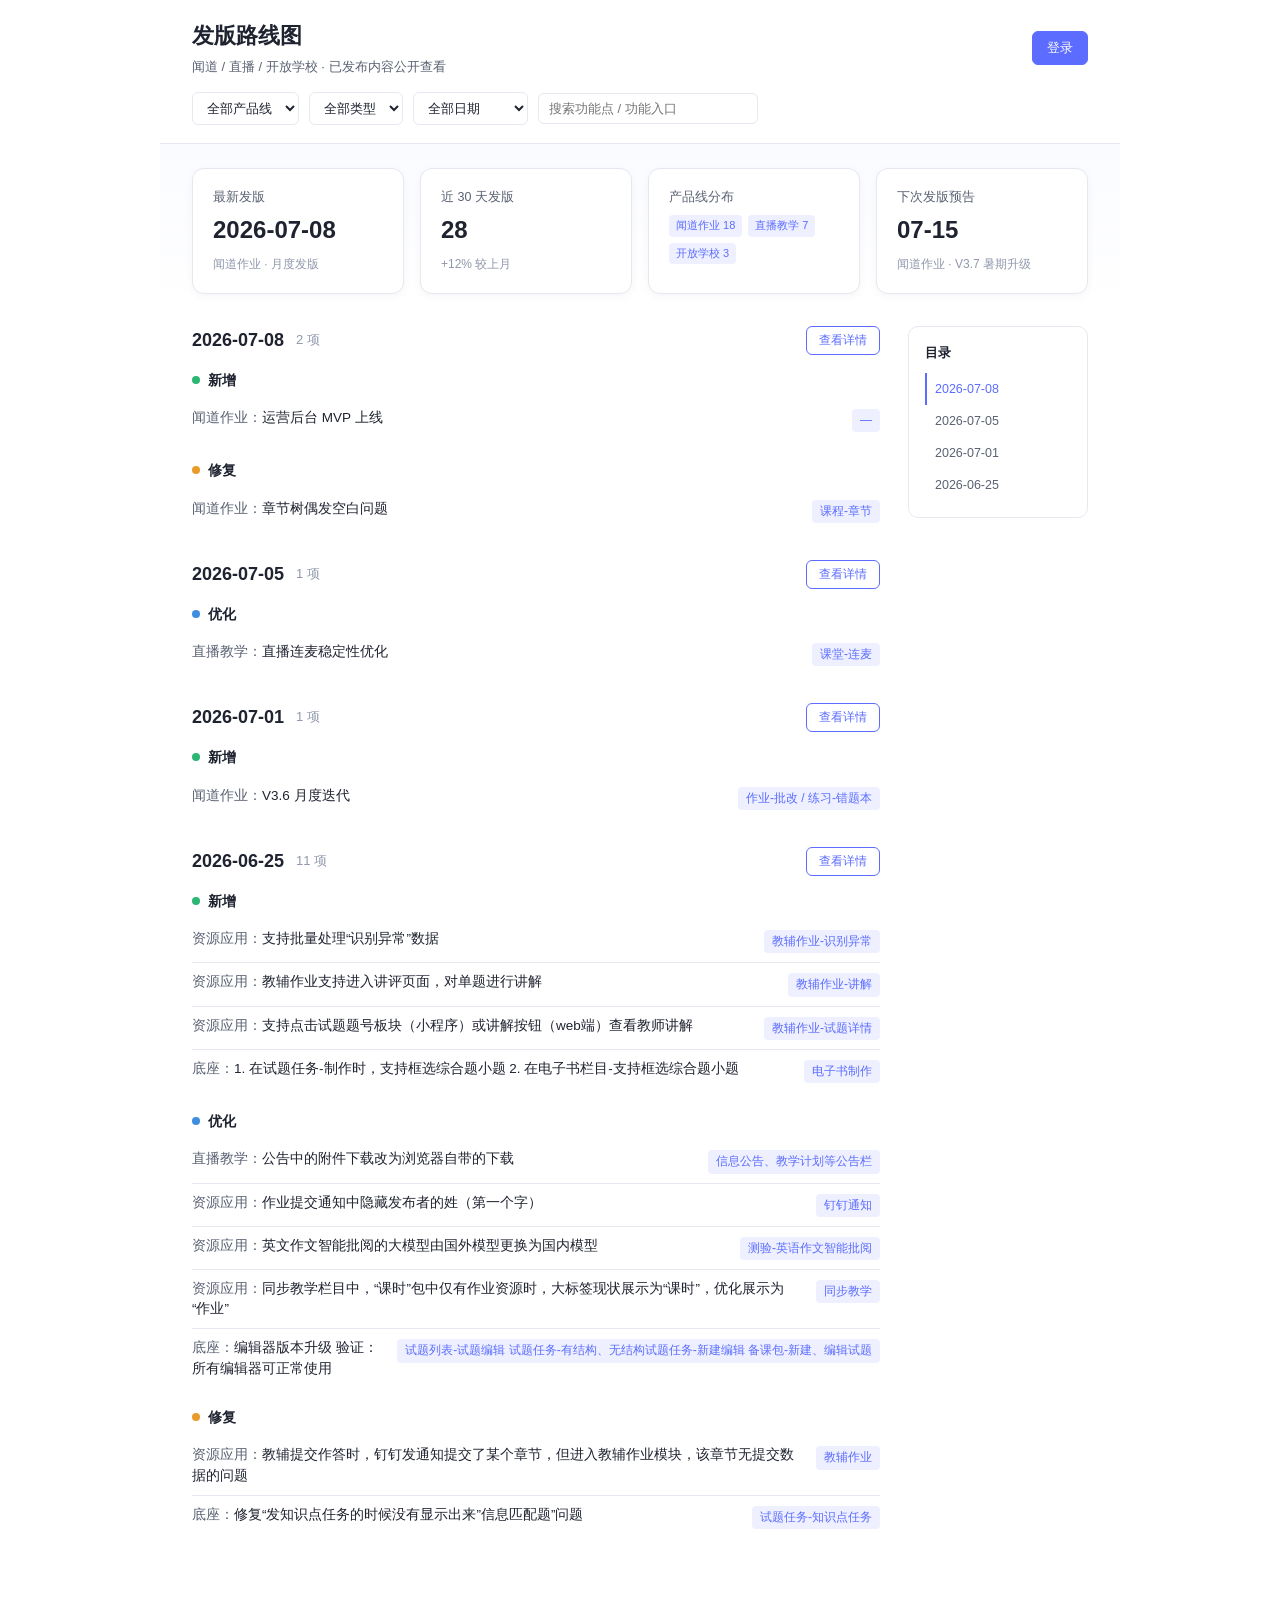
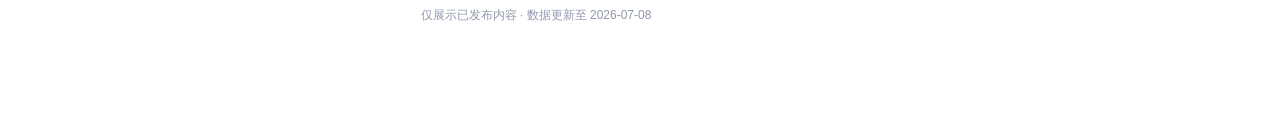
==== 原型网页/index.html @ 5e3d79d2 "feat: 整合发版列表页面 + Flask 后端 + 增量导入 + 动态下拉 - 目录结构：原型网页/（静态原型）+ 实现方式/（Flask 后端版） - 后端：Flask + SQLite，37 " ====
<!DOCTYPE html>
<html lang="zh-CN">
<head>
<meta charset="UTF-8" />
<meta name="viewport" content="width=device-width, initial-scale=1.0" />
<title>发版路线图 · 公开查看</title>
<style>
  :root {
    --primary: #5B6CFF;
    --primary-soft: #EEF0FF;
    --primary-hover: #4858E8;
    --bg: #FFFFFF;
    --surface: #FFFFFF;
    --text: #1F2330;
    --text-2: #5A6172;
    --text-3: #9098AC;
    --border: #E6E8EF;
    --success: #2BB673;
    --warn: #E89B2A;
    --danger: #E25555;
    --info: #3D8EE0;
  }
  * { box-sizing: border-box; }
  html, body { margin: 0; padding: 0; }
  body {
    font-family: -apple-system, BlinkMacSystemFont, "Segoe UI", "PingFang SC", "Microsoft YaHei", sans-serif;
    background: var(--bg);
    color: var(--text);
    font-size: 14px;
    line-height: 1.6;
  }

  /* Header */
  .header {
    border-bottom: 1px solid var(--border);
    padding: 18px 32px;
    background: var(--surface);
    position: sticky;
    top: 0;
    z-index: 100;
  }
  .header .top { display: flex; align-items: center; justify-content: space-between; gap: 16px; }
  .header .title { font-size: 22px; font-weight: 600; }
  .header .subtitle { color: var(--text-2); font-size: 13px; margin-top: 4px; }
  .header .filter { display: flex; gap: 10px; align-items: center; margin-top: 14px; flex-wrap: wrap; }
  .header .filter select, .header .filter input {
    padding: 7px 10px; border: 1px solid var(--border); border-radius: 6px; font-size: 13px;
    background: #fff; color: var(--text);
  }
  .header .filter input { width: 220px; }

  /* Header actions */
  .header-actions { display: flex; align-items: center; gap: 10px; flex-shrink: 0; }
  .btn {
    display: inline-flex; align-items: center; gap: 6px;
    padding: 7px 14px; border-radius: 6px; border: 1px solid var(--border);
    background: #fff; color: var(--text); font-size: 13px;
    cursor: pointer; transition: all 0.15s; text-decoration: none;
  }
  .btn:hover { border-color: var(--primary); color: var(--primary); }
  .btn-primary { background: var(--primary); border-color: var(--primary); color: #fff; }
  .btn-primary:hover { background: var(--primary-hover); border-color: var(--primary-hover); color: #fff; }
  .btn-outline { border-color: var(--primary); color: var(--primary); background: #fff; }
  .btn-outline:hover { background: var(--primary-soft); }
  .user-badge { display: flex; align-items: center; gap: 8px; font-size: 13px; color: var(--text-2); }
  .user-badge .avatar {
    width: 28px; height: 28px; border-radius: 50%; display: inline-flex; align-items: center; justify-content: center;
    color: #fff; font-size: 12px; font-weight: 600; background: linear-gradient(135deg, var(--primary), #8E9BFF);
  }

  /* Overview cards */
  .overview {
    display: grid;
    grid-template-columns: repeat(4, 1fr);
    gap: 16px;
    padding: 24px 32px;
    background: linear-gradient(180deg, #FAFBFF, #FFFFFF);
  }
  .ov-card {
    background: #fff; border: 1px solid var(--border); border-radius: 12px; padding: 18px 20px;
    box-shadow: 0 2px 8px rgba(30,34,53,0.04);
  }
  .ov-card .label { color: var(--text-2); font-size: 12.5px; }
  .ov-card .value { font-size: 24px; font-weight: 600; margin-top: 4px; }
  .ov-card .desc { color: var(--text-3); font-size: 12px; margin-top: 6px; }
  .ov-card .tags { display: flex; gap: 6px; flex-wrap: wrap; margin-top: 8px; }
  .ov-card .tags .tag { font-size: 11px; padding: 2px 7px; border-radius: 4px; background: var(--primary-soft); color: var(--primary); }

  /* Layout */
  .page-wrapper { max-width: 960px; margin: 0 auto; }
  .container { display: flex; padding: 8px 32px 60px; gap: 28px; }
  .content { flex: 1; min-width: 0; }
  .toc {
    width: 180px; flex-shrink: 0; position: sticky; top: 160px; align-self: flex-start;
    border: 1px solid var(--border); border-radius: 10px; padding: 16px; background: #fff;
  }
  .toc-title { font-size: 13px; font-weight: 600; margin-bottom: 10px; }
  .toc-item { font-size: 12.5px; color: var(--text-2); padding: 6px 0; cursor: pointer; border-left: 2px solid transparent; padding-left: 8px; }
  .toc-item:hover { color: var(--primary); border-left-color: var(--primary); }
  .toc-item.active { color: var(--primary); border-left-color: var(--primary); font-weight: 500; }

  /* Date group */
  .group { margin-bottom: 28px; }
  .group-head { display: flex; align-items: center; gap: 12px; margin-bottom: 14px; }
  .group-head .date { font-size: 18px; font-weight: 600; }
  .group-head .count { color: var(--text-3); font-size: 13px; margin-right: auto; }
  .group-head .detail-btn { font-size: 12px; padding: 5px 12px; border: 1px solid var(--primary); color: var(--primary); border-radius: 6px; background: #fff; cursor: pointer; }
  .group-head .detail-btn:hover { background: var(--primary-soft); }

  /* Type section */
  .type-section { margin-bottom: 18px; }
  .type-section:last-child { margin-bottom: 0; }
  .type-title { display: flex; align-items: center; gap: 8px; font-weight: 600; font-size: 14px; margin-bottom: 8px; }
  .type-dot { width: 8px; height: 8px; border-radius: 50%; }
  .type-dot.add { background: var(--success); }
  .type-dot.opt { background: var(--info); }
  .type-dot.fix { background: var(--warn); }

  /* Item row */
  .item-row {
    display: flex; align-items: flex-start; justify-content: space-between;
    padding: 9px 0; border-bottom: 1px solid var(--border); gap: 16px;
  }
  .item-row:last-child { border-bottom: none; }
  .item-text { font-size: 13.5px; color: var(--text); line-height: 1.5; }
  .item-text .pl { color: var(--text-2); }
  .item-entry {
    flex-shrink: 0; font-size: 12px; color: var(--primary);
    background: var(--primary-soft); padding: 2px 8px; border-radius: 4px;
    margin-top: 1px; white-space: nowrap;
  }

  /* Modal */
  .modal {
    display: none; position: fixed; inset: 0; z-index: 200;
    background: rgba(31, 35, 48, 0.5); align-items: center; justify-content: center;
    padding: 20px;
  }
  .modal.show { display: flex; }
  .modal-content {
    background: #fff; border-radius: 12px; max-width: 760px; width: 100%; max-height: 85vh;
    display: flex; flex-direction: column; box-shadow: 0 20px 50px rgba(31,35,48,0.2);
  }
  .modal-header { display: flex; align-items: center; justify-content: space-between; padding: 18px 20px; border-bottom: 1px solid var(--border); }
  .modal-header .title { font-size: 16px; font-weight: 600; }
  .modal-close { background: none; border: none; font-size: 20px; color: var(--text-3); cursor: pointer; }
  .modal-body { padding: 20px; overflow-y: auto; }
  .image-grid { display: grid; grid-template-columns: repeat(2, 1fr); gap: 14px; }
  .image-grid .img {
    aspect-ratio: 16/10; background: linear-gradient(135deg, #DDE3FF, #C8CFFF); border-radius: 8px;
  }
  .image-grid .img.wide { grid-column: 1 / -1; }

  /* Footer */
  .footer { text-align: center; color: var(--text-3); font-size: 12px; padding: 40px 32px; }

  /* Responsive */
  @media (max-width: 900px) {
    .header { padding: 16px 20px; }
    .header .top { flex-wrap: wrap; }
    .header .filter { width: 100%; }
    .header .filter input { flex: 1; width: auto; }
    .header-actions { width: 100%; justify-content: flex-end; margin-top: 8px; }
    .overview { grid-template-columns: repeat(2, 1fr); padding: 16px 20px; }
    .container { flex-direction: column; padding: 8px 20px 40px; }
    .toc { width: 100%; position: static; display: flex; gap: 10px; padding: 12px; overflow-x: auto; }
    .toc-title { display: none; }
    .toc-item { border-left: none; border-bottom: 2px solid transparent; padding: 4px 6px; white-space: nowrap; }
    .toc-item:hover, .toc-item.active { border-left-color: transparent; border-bottom-color: var(--primary); }
    .image-grid { grid-template-columns: 1fr; }
  }
  @media (max-width: 560px) {
    .overview { grid-template-columns: 1fr; }
    .header .filter { flex-direction: column; align-items: stretch; }
    .header .filter select, .header .filter input { width: 100%; }
    .item-row { flex-direction: column; gap: 6px; }
    .item-entry { align-self: flex-start; margin-top: 0; }
  }
</style>
</head>
<body>

<div class="page-wrapper">

<div class="header">
  <div class="top">
    <div>
      <div class="title">发版路线图</div>
      <div class="subtitle">闻道 / 直播 / 开放学校 · 已发布内容公开查看</div>
    </div>
    <div class="header-actions" id="header-actions">
      <button class="btn btn-primary" onclick="openLogin()">登录</button>
    </div>
  </div>
  <div class="filter">
    <select>
      <option>全部产品线</option>
      <option>闻道作业</option>
      <option>直播教学</option>
      <option>开放学校</option>
    </select>
    <select>
      <option>全部类型</option>
      <option>新增</option>
      <option>优化</option>
      <option>修复</option>
    </select>
    <select>
      <option>全部日期</option>
      <option>最近 7 天</option>
      <option>最近 30 天</option>
      <option>2026 年 7 月</option>
    </select>
    <input type="text" placeholder="搜索功能点 / 功能入口" />
  </div>
</div>

<div class="overview">
  <div class="ov-card">
    <div class="label">最新发版</div>
    <div class="value">2026-07-08</div>
    <div class="desc">闻道作业 · 月度发版</div>
  </div>
  <div class="ov-card">
    <div class="label">近 30 天发版</div>
    <div class="value">28</div>
    <div class="desc">+12% 较上月</div>
  </div>
  <div class="ov-card">
    <div class="label">产品线分布</div>
    <div class="tags">
      <span class="tag">闻道作业 18</span>
      <span class="tag">直播教学 7</span>
      <span class="tag">开放学校 3</span>
    </div>
  </div>
  <div class="ov-card">
    <div class="label">下次发版预告</div>
    <div class="value">07-15</div>
    <div class="desc">闻道作业 · V3.7 暑期升级</div>
  </div>
</div>

<div class="container">
  <div class="content">

    <div class="group" id="g-2026-07-08">
      <div class="group-head">
        <div class="date">2026-07-08</div>
        <div class="count">2 项</div>
        <button class="detail-btn" onclick="openDetail('2026-07-08')">查看详情</button>
      </div>
      <div class="type-section">
        <div class="type-title"><span class="type-dot add"></span>新增</div>
        <div class="item-row">
          <div class="item-text"><span class="pl">闻道作业：</span>运营后台 MVP 上线</div>
          <div class="item-entry">—</div>
        </div>
      </div>
      <div class="type-section">
        <div class="type-title"><span class="type-dot fix"></span>修复</div>
        <div class="item-row">
          <div class="item-text"><span class="pl">闻道作业：</span>章节树偶发空白问题</div>
          <div class="item-entry">课程-章节</div>
        </div>
      </div>
    </div>

    <div class="group" id="g-2026-07-05">
      <div class="group-head">
        <div class="date">2026-07-05</div>
        <div class="count">1 项</div>
        <button class="detail-btn" onclick="openDetail('2026-07-05')">查看详情</button>
      </div>
      <div class="type-section">
        <div class="type-title"><span class="type-dot opt"></span>优化</div>
        <div class="item-row">
          <div class="item-text"><span class="pl">直播教学：</span>直播连麦稳定性优化</div>
          <div class="item-entry">课堂-连麦</div>
        </div>
      </div>
    </div>

    <div class="group" id="g-2026-07-01">
      <div class="group-head">
        <div class="date">2026-07-01</div>
        <div class="count">1 项</div>
        <button class="detail-btn" onclick="openDetail('2026-07-01')">查看详情</button>
      </div>
      <div class="type-section">
        <div class="type-title"><span class="type-dot add"></span>新增</div>
        <div class="item-row">
          <div class="item-text"><span class="pl">闻道作业：</span>V3.6 月度迭代</div>
          <div class="item-entry">作业-批改 / 练习-错题本</div>
        </div>
      </div>
    </div>

    <div class="group" id="g-2026-06-25">
      <div class="group-head">
        <div class="date">2026-06-25</div>
        <div class="count">11 项</div>
        <button class="detail-btn" onclick="openDetail('2026-06-25')">查看详情</button>
      </div>
      <div class="type-section">
        <div class="type-title"><span class="type-dot add"></span>新增</div>
        <div class="item-row">
          <div class="item-text"><span class="pl">资源应用：</span>支持批量处理“识别异常”数据</div>
          <div class="item-entry">教辅作业-识别异常</div>
        </div>
        <div class="item-row">
          <div class="item-text"><span class="pl">资源应用：</span>教辅作业支持进入讲评页面，对单题进行讲解</div>
          <div class="item-entry">教辅作业-讲解</div>
        </div>
        <div class="item-row">
          <div class="item-text"><span class="pl">资源应用：</span>支持点击试题题号板块（小程序）或讲解按钮（web端）查看教师讲解</div>
          <div class="item-entry">教辅作业-试题详情</div>
        </div>
        <div class="item-row">
          <div class="item-text"><span class="pl">底座：</span>1. 在试题任务-制作时，支持框选综合题小题 2. 在电子书栏目-支持框选综合题小题</div>
          <div class="item-entry">电子书制作</div>
        </div>
      </div>
      <div class="type-section">
        <div class="type-title"><span class="type-dot opt"></span>优化</div>
        <div class="item-row">
          <div class="item-text"><span class="pl">直播教学：</span>公告中的附件下载改为浏览器自带的下载</div>
          <div class="item-entry">信息公告、教学计划等公告栏</div>
        </div>
        <div class="item-row">
          <div class="item-text"><span class="pl">资源应用：</span>作业提交通知中隐藏发布者的姓（第一个字）</div>
          <div class="item-entry">钉钉通知</div>
        </div>
        <div class="item-row">
          <div class="item-text"><span class="pl">资源应用：</span>英文作文智能批阅的大模型由国外模型更换为国内模型</div>
          <div class="item-entry">测验-英语作文智能批阅</div>
        </div>
        <div class="item-row">
          <div class="item-text"><span class="pl">资源应用：</span>同步教学栏目中，“课时”包中仅有作业资源时，大标签现状展示为“课时”，优化展示为“作业”</div>
          <div class="item-entry">同步教学</div>
        </div>
        <div class="item-row">
          <div class="item-text"><span class="pl">底座：</span>编辑器版本升级 验证：所有编辑器可正常使用</div>
          <div class="item-entry">试题列表-试题编辑 试题任务-有结构、无结构试题任务-新建编辑 备课包-新建、编辑试题</div>
        </div>
      </div>
      <div class="type-section">
        <div class="type-title"><span class="type-dot fix"></span>修复</div>
        <div class="item-row">
          <div class="item-text"><span class="pl">资源应用：</span>教辅提交作答时，钉钉发通知提交了某个章节，但进入教辅作业模块，该章节无提交数据的问题</div>
          <div class="item-entry">教辅作业</div>
        </div>
        <div class="item-row">
          <div class="item-text"><span class="pl">底座：</span>修复“发知识点任务的时候没有显示出来”信息匹配题”问题</div>
          <div class="item-entry">试题任务-知识点任务</div>
        </div>
      </div>
    </div>

    <div class="footer">仅展示已发布内容 · 数据更新至 2026-07-08</div>
  </div>

  <div class="toc">
    <div class="toc-title">目录</div>
    <div class="toc-item active" onclick="jumpTo('g-2026-07-08')">2026-07-08</div>
    <div class="toc-item" onclick="jumpTo('g-2026-07-05')">2026-07-05</div>
    <div class="toc-item" onclick="jumpTo('g-2026-07-01')">2026-07-01</div>
    <div class="toc-item" onclick="jumpTo('g-2026-06-25')">2026-06-25</div>
  </div>
</div>

</div>

<!-- Detail Modal -->
<div class="modal" id="detail-modal" onclick="closeModal(event)">
  <div class="modal-content" onclick="event.stopPropagation()">
    <div class="modal-header">
      <div class="title" id="detail-title">发版详情</div>
      <button class="modal-close" onclick="closeModal()">×</button>
    </div>
    <div class="modal-body">
      <div class="image-grid" id="detail-images">
        <div class="img"></div>
        <div class="img"></div>
        <div class="img wide"></div>
      </div>
      <p class="text-muted" style="color:var(--text-2);font-size:12.5px;margin-top:14px">以上为本次发版的功能截图与长图，可右键保存或滚动查看。</p>
    </div>
  </div>
</div>

<!-- Login Modal -->
<div class="modal" id="login-modal" onclick="closeLogin(event)">
  <div class="modal-content" style="max-width:360px" onclick="event.stopPropagation()">
    <div class="modal-header">
      <div class="title">模拟登录</div>
      <button class="modal-close" onclick="closeLogin()">×</button>
    </div>
    <div class="modal-body">
      <p style="color:var(--text-2);font-size:13px;margin:0 0 12px">选择角色以演示登录状态：</p>
      <div style="display:flex;flex-direction:column;gap:8px">
        <button class="btn btn-outline" onclick="login('guest')">普通用户登录</button>
        <button class="btn btn-outline" onclick="login('ops')">运营登录</button>
        <button class="btn btn-outline" onclick="login('admin')">管理员登录</button>
      </div>
    </div>
  </div>
</div>

<script>
  let currentUser = null;

  function jumpTo(id) {
    const el = document.getElementById(id);
    if (el) {
      el.scrollIntoView({ behavior: 'smooth', block: 'start' });
      document.querySelectorAll('.toc-item').forEach(i => i.classList.remove('active'));
      event.target.classList.add('active');
    }
  }

  function openDetail(date) {
    document.getElementById('detail-title').textContent = date + ' · 发版详情';
    document.getElementById('detail-modal').classList.add('show');
  }

  function closeModal(e) {
    if (!e || e.target.id === 'detail-modal') {
      document.getElementById('detail-modal').classList.remove('show');
    }
  }

  function openLogin() {
    document.getElementById('login-modal').classList.add('show');
  }

  function closeLogin(e) {
    if (!e || e.target.id === 'login-modal') {
      document.getElementById('login-modal').classList.remove('show');
    }
  }

  function login(role) {
    currentUser = { role: role };
    closeLogin();
    renderHeader();
  }

  function logout() {
    currentUser = null;
    renderHeader();
  }

  function renderHeader() {
    const box = document.getElementById('header-actions');
    if (!currentUser) {
      box.innerHTML = '<button class="btn btn-primary" onclick="openLogin()">登录</button>';
      return;
    }

    let html = '<div class="user-badge"><span class="avatar">' + (currentUser.role === 'admin' ? '管' : currentUser.role === 'ops' ? '运' : '游') + '</span><span>' + roleName(currentUser.role) + '</span></div>';

    if (currentUser.role === 'ops' || currentUser.role === 'admin') {
      html += '<a class="btn btn-primary" href="' + (currentUser.role === 'admin' ? 'admin.html' : 'ops.html') + '">进入后台</a>';
    }

    html += '<button class="btn" onclick="logout()">退出</button>';
    box.innerHTML = html;
  }

  function roleName(role) {
    return role === 'admin' ? '管理员' : role === 'ops' ? '运营' : '游客';
  }
</script>

</body>
</html>
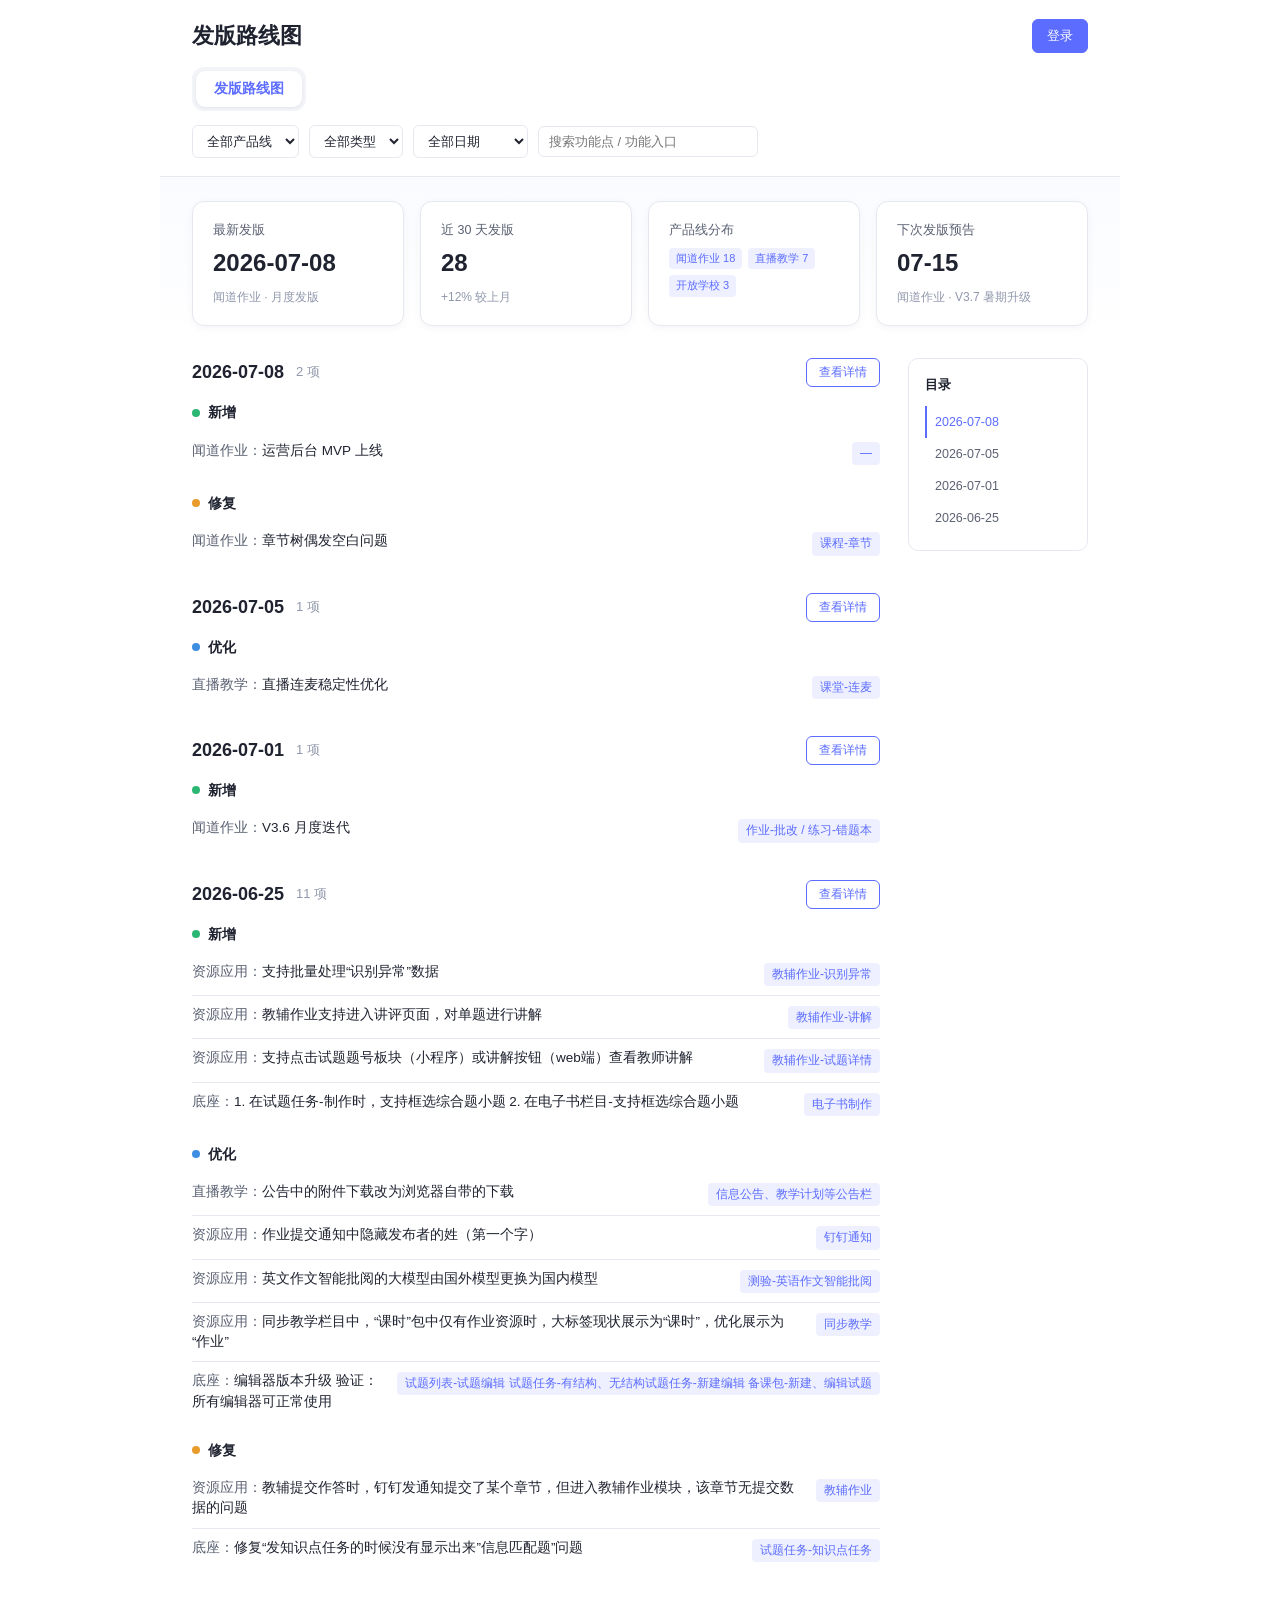
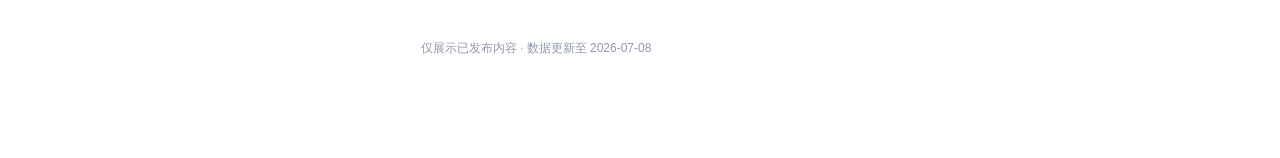
==== commit c118c74a: "feat(target-map): 上线「商用目标地图」公开视图 - 后端   - 新表 target_map（13 业务列 + created_at/updated_at + idx_scene） " ====
--- a/原型网页/index.html
+++ b/原型网页/index.html
@@ -41,7 +41,6 @@
   }
   .header .top { display: flex; align-items: center; justify-content: space-between; gap: 16px; }
   .header .title { font-size: 22px; font-weight: 600; }
-  .header .subtitle { color: var(--text-2); font-size: 13px; margin-top: 4px; }
   .header .filter { display: flex; gap: 10px; align-items: center; margin-top: 14px; flex-wrap: wrap; }
   .header .filter select, .header .filter input {
     padding: 7px 10px; border: 1px solid var(--border); border-radius: 6px; font-size: 13px;
@@ -153,6 +152,75 @@
 
   /* Footer */
   .footer { text-align: center; color: var(--text-3); font-size: 12px; padding: 40px 32px; }
+
+  /* Tabs + 商用目标地图 —— 柔和分段控件 */
+  .tabs {
+    display: inline-flex;
+    gap: 4px;
+    margin-top: 14px;
+    padding: 4px;
+    background: #F3F4F8;
+    border-radius: 12px;
+  }
+  .tab {
+    padding: 7px 18px;
+    border: none;
+    background: transparent;
+    color: var(--text-2);
+    font-size: 13.5px;
+    cursor: pointer;
+    border-radius: 9px;
+    transition: background 0.18s ease, color 0.18s ease, box-shadow 0.18s ease;
+  }
+  .tab:hover { color: var(--text); background: rgba(255, 255, 255, 0.7); }
+  .tab.active {
+    background: #fff;
+    color: var(--primary);
+    font-weight: 600;
+    box-shadow: 0 1px 3px rgba(31, 35, 48, 0.08);
+  }
+  .tab.locked { display: none; }
+
+  /* 目标地图 · 分组卡片列表 */
+  .tm-count { color: var(--text-3); font-size: 12px; margin-left: auto; }
+  .tm-list { margin-top: 16px; }
+  .tm-scene { margin-bottom: 26px; }
+  .tm-scene-head {
+    display: flex; align-items: baseline; gap: 10px; margin-bottom: 12px;
+    padding-bottom: 8px; border-bottom: 1px solid var(--border);
+  }
+  .tm-scene-head .name { font-size: 16px; font-weight: 600; color: var(--text); }
+  .tm-scene-head .name::before {
+    content: ''; display: inline-block; width: 4px; height: 15px; border-radius: 2px;
+    background: var(--primary); margin-right: 8px; vertical-align: -2px;
+  }
+  .tm-scene-head .cnt { color: var(--text-3); font-size: 12.5px; }
+  .tm-cards { display: grid; grid-template-columns: repeat(auto-fill, minmax(min(300px, 100%), 1fr)); gap: 12px; }
+  .tm-card {
+    background: #fff; border: 1px solid var(--border); border-radius: 10px; padding: 13px 14px;
+    transition: box-shadow 0.15s ease, border-color 0.15s ease;
+  }
+  .tm-card:hover { box-shadow: 0 3px 12px rgba(31,34,53,0.06); border-color: #D7DBEA; }
+  .tm-card-title { font-size: 13.5px; font-weight: 600; color: var(--text); line-height: 1.5; margin-bottom: 8px; }
+  .tm-card-meta { display: flex; flex-wrap: wrap; gap: 6px 14px; font-size: 12px; color: var(--text-2); }
+  .tm-card-meta b { color: var(--text-3); font-weight: 500; margin-right: 4px; }
+  .tm-card-plan { margin-top: 9px; padding-top: 9px; border-top: 1px dashed var(--border); font-size: 12px; color: var(--text-2); line-height: 1.55; }
+  .tm-card-plan b { color: var(--text-3); font-weight: 500; }
+
+  .badge { display: inline-block; padding: 2px 8px; border-radius: 10px; font-size: 11.5px; white-space: nowrap; }
+  .badge.meet-full { background: #E6F6EE; color: #1F9D5C; }
+  .badge.meet-basic { background: #E7F0FF; color: #3D8EE0; }
+  .badge.meet-none { background: #FDEAEA; color: #D64545; }
+  .badge.st-dev { background: #E7F0FF; color: #3D8EE0; }
+  .badge.st-sched { background: #FDF1E0; color: #C9862A; }
+  .badge.st-wait { background: #F1F2F6; color: #8A90A2; }
+  .badge.st-nores { background: #FDEAEA; color: #D64545; }
+  .lv-high { color: #D64545; font-weight: 600; }
+  .lv-mid { color: #C9862A; }
+  .lv-low { color: #1F9D5C; }
+  .lv-na { color: #8A90A2; }
+
+  .tm-empty { padding: 40px; text-align: center; color: var(--text-3); }
 
   /* Responsive */
   @media (max-width: 900px) {
@@ -186,13 +254,17 @@
   <div class="top">
     <div>
       <div class="title">发版路线图</div>
-      <div class="subtitle">闻道 / 直播 / 开放学校 · 已发布内容公开查看</div>
     </div>
     <div class="header-actions" id="header-actions">
       <button class="btn btn-primary" onclick="openLogin()">登录</button>
     </div>
   </div>
-  <div class="filter">
+  <div class="tabs">
+    <div class="tab active" id="tab-roadmap" onclick="switchTab('roadmap')">发版路线图</div>
+    <div class="tab locked" id="tab-targetmap" onclick="switchTab('targetmap')">目标地图</div>
+  </div>
+
+  <div class="filter" id="filter-roadmap">
     <select>
       <option>全部产品线</option>
       <option>闻道作业</option>
@@ -213,9 +285,20 @@
     </select>
     <input type="text" placeholder="搜索功能点 / 功能入口" />
   </div>
+
+  <div class="filter" id="filter-targetmap" style="display:none">
+    <select id="tmf-biz"><option value="">全部业务</option><option>直播业务</option><option>录播业务</option><option>独立项目</option></select>
+    <select id="tmf-level"><option value="">全部等级</option><option>高</option><option>中</option><option>低</option><option>非必须</option></select>
+    <select id="tmf-meet"><option value="">全部满足度</option><option>完全满足</option><option>基本满足</option><option>完全不满足</option></select>
+    <select id="tmf-state"><option value="">全部状态</option><option>待排期</option><option>已排期</option><option>开发中</option><option>暂不响应</option></select>
+    <input type="text" id="tmf-keyword" placeholder="关键字" />
+    <button class="btn btn-primary" onclick="applyTargetFilter()">确定</button>
+    <button class="btn" onclick="clearTargetFilter()">清空筛选</button>
+    <span class="tm-count" id="tm-count"></span>
+  </div>
 </div>
 
-<div class="overview">
+<div class="overview" id="overview-cards">
   <div class="ov-card">
     <div class="label">最新发版</div>
     <div class="value">2026-07-08</div>
@@ -243,6 +326,7 @@
 
 <div class="container">
   <div class="content">
+    <div id="view-roadmap">
 
     <div class="group" id="g-2026-07-08">
       <div class="group-head">
@@ -358,15 +442,22 @@
     </div>
 
     <div class="footer">仅展示已发布内容 · 数据更新至 2026-07-08</div>
-  </div>
-
-  <div class="toc">
+    </div><!-- /view-roadmap -->
+
+    <div id="view-targetmap" style="display:none">
+      <div id="tm-list"></div>
+      <p style="color:var(--text-3);font-size:12px;margin-top:14px">数据来源：闻道作业商用目标地图（全量进度管理）。本视图仅登录用户可见，不含单校交付明细。</p>
+    </div><!-- /view-targetmap -->
+  </div>
+
+  <div class="toc" id="toc-roadmap">
     <div class="toc-title">目录</div>
     <div class="toc-item active" onclick="jumpTo('g-2026-07-08')">2026-07-08</div>
     <div class="toc-item" onclick="jumpTo('g-2026-07-05')">2026-07-05</div>
     <div class="toc-item" onclick="jumpTo('g-2026-07-01')">2026-07-01</div>
     <div class="toc-item" onclick="jumpTo('g-2026-06-25')">2026-06-25</div>
   </div>
+  <div class="toc" id="toc-targetmap" style="display:none"></div>
 </div>
 
 </div>
@@ -444,11 +535,20 @@
     currentUser = { role: role };
     closeLogin();
     renderHeader();
+    showTargetTab(true);
+  }
+
+  function showTargetTab(show) {
+    document.getElementById('tab-targetmap').classList.toggle('locked', !show);
   }
 
   function logout() {
     currentUser = null;
     renderHeader();
+    showTargetTab(false);
+    if (document.getElementById('view-targetmap').style.display !== 'none') {
+      switchTab('roadmap');
+    }
   }
 
   function renderHeader() {
@@ -471,6 +571,102 @@
   function roleName(role) {
     return role === 'admin' ? '管理员' : role === 'ops' ? '运营' : '游客';
   }
+
+  // ---- 商用目标地图 ----
+  const TM_DATA = [{"所属场景": "校本资源建设与管理", "环节": "校本资源建设", "商用目标功能": "校本资源建设与管理闭环", "商用细分需求": "题单资源的便捷自主建设", "商用必备等级": "高", "适用业务": "直播业务,录播业务,独立项目", "闻道作业现状": "支持教师自主建设题单；但欠缺一定的便捷性", "是否满足商用目标": "基本满足", "后续计划": "持续优化便捷性和AI识别准确性", "计划完成时间": "2026-07-31", "状态": "开发中"}, {"所属场景": "校本资源建设与管理", "环节": "校本资源建设", "商用目标功能": "校本资源建设与管理闭环", "商用细分需求": "课件资源的便捷建设", "商用必备等级": "非必须", "适用业务": "录播业务,独立项目", "闻道作业现状": "无", "是否满足商用目标": "完全不满足", "后续计划": "", "计划完成时间": "", "状态": "暂不响应"}, {"所属场景": "校本资源建设与管理", "环节": "校本资源建设", "商用目标功能": "校本资源建设与管理闭环", "商用细分需求": "校本资源数据看板", "商用必备等级": "低", "适用业务": "直播业务,录播业务,独立项目", "闻道作业现状": "无", "是否满足商用目标": "完全不满足", "后续计划": "", "计划完成时间": "", "状态": "待排期"}, {"所属场景": "校本资源建设与管理", "环节": "校本资源建设", "商用目标功能": "校本资源建设与管理闭环", "商用细分需求": "校本教辅的建设与使用（代为建设）", "商用必备等级": "高", "适用业务": "录播业务,独立项目", "闻道作业现状": "无", "是否满足商用目标": "完全不满足", "后续计划": "支持为学校建设校本教辅，且可使用", "计划完成时间": "", "状态": "待排期"}, {"所属场景": "日常作业与练习", "环节": "组卷", "商用目标功能": "多来源兼容", "商用细分需求": "平台内题单资源使用", "商用必备等级": "高", "适用业务": "直播业务,录播业务,独立项目", "闻道作业现状": "支持用户直接使用平台内题单", "是否满足商用目标": "完全满足", "后续计划": "", "计划完成时间": "", "状态": ""}, {"所属场景": "日常作业与练习", "环节": "组卷", "商用目标功能": "多来源兼容", "商用细分需求": "丰富的题库，支持题库选题组卷", "商用必备等级": "高", "适用业务": "录播业务,独立项目", "闻道作业现状": "接入学科网，支持用户从我司题库或学科网选题进行组卷", "是否满足商用目标": "完全满足", "后续计划": "学科网刚接入，可能在后续还有一些适配相关优化，但需使用一段时间后才能发现问题", "计划完成时间": "", "状态": "待排期"}, {"所属场景": "日常作业与练习", "环节": "组卷", "商用目标功能": "多来源兼容", "商用细分需求": "自有试卷的快速使用", "商用必备等级": "高", "适用业务": "录播业务,独立项目", "闻道作业现状": "支持AI切题识别后组卷，但还无法满足“快速”的要求", "是否满足商用目标": "基本满足", "后续计划": "支持现成题单快速添加标记后使用，后续再完善试题内容", "计划完成时间": "", "状态": "待排期"}, {"所属场景": "日常作业与练习", "环节": "组卷", "商用目标功能": "多来源兼容", "商用细分需求": "基于学情的智能组卷", "商用必备等级": "低", "适用业务": "直播业务,录播业务,独立项目", "闻道作业现状": "无", "是否满足商用目标": "完全不满足", "后续计划": "支持教师基于学情进行智能组卷", "计划完成时间": "", "状态": "待排期"}, {"所属场景": "日常作业与练习", "环节": "生成答题卡", "商用目标功能": "支持常见纸张", "商用细分需求": "支持学校常用纸张", "商用必备等级": "高", "适用业务": "直播业务,录播业务,独立项目", "闻道作业现状": "支持A3、A4、B4、8K常用纸张大小", "是否满足商用目标": "完全满足", "后续计划": "", "计划完成时间": "", "状态": ""}, {"所属场景": "日常作业与练习", "环节": "生成答题卡", "商用目标功能": "支持常见纸张", "商用细分需求": "支持先制卡后制题", "商用必备等级": "低", "适用业务": "直播业务,录播业务,独立项目", "闻道作业现状": "无", "是否满足商用目标": "完全不满足", "后续计划": "考试场景拓展后兼容", "计划完成时间": "", "状态": "待排期"}, {"所属场景": "日常作业与练习", "环节": "扫描", "商用目标功能": "多设备兼容", "商用细分需求": "支持主流品牌扫描仪的直连", "商用必备等级": "中", "适用业务": "直播业务,录播业务,独立项目", "闻道作业现状": "理论上基本支持，但部分机器可能存在兼容问题，需具体型号具体观察和解决", "是否满足商用目标": "基本满足", "后续计划": "新增新设备使用时，提前调试，及时发现问题解决问题", "计划完成时间": "", "状态": ""}, {"所属场景": "日常作业与练习", "环节": "扫描", "商用目标功能": "一键式便捷扫描", "商用细分需求": "扫描开始后自动进行，无额外人工动作", "商用必备等级": "中", "适用业务": "直播业务,录播业务,独立项目", "闻道作业现状": "支持一键快速扫描", "是否满足商用目标": "完全满足", "后续计划": "", "计划完成时间": "", "状态": ""}, {"所属场景": "日常作业与练习", "环节": "异常处理", "商用目标功能": "异常数据尽量少", "商用细分需求": "有规律的异常可以系统自动处理", "商用必备等级": "非必须", "适用业务": "直播业务,录播业务,独立项目", "闻道作业现状": "部分能总结出规律的异常已加入系统规则，自动处理；但仍需持续观察异常数据，", "是否满足商用目标": "完全满足", "后续计划": "", "计划完成时间": "", "状态": ""}, {"所属场景": "日常作业与练习", "环节": "异常处理", "商用目标功能": "支持手动处理各类异常", "商用细分需求": "教师能手动处理各类异常", "商用必备等级": "高", "适用业务": "直播业务,录播业务,独立项目", "闻道作业现状": "支持教师、运营处理每次扫描数据的异常内容", "是否满足商用目标": "完全满足", "后续计划": "", "计划完成时间": "", "状态": ""}, {"所属场景": "日常作业与练习", "环节": "异常处理", "商用目标功能": "支持手动处理各类异常", "商用细分需求": "操作便捷", "商用必备等级": "中", "适用业务": "直播业务,录播业务,独立项目", "闻道作业现状": "交互复杂，存在一定的优化空间", "是否满足商用目标": "基本满足", "后续计划": "", "计划完成时间": "", "状态": "待排期"}, {"所属场景": "日常作业与练习", "环节": "异常处理", "商用目标功能": "支持手动处理各类异常", "商用细分需求": "上传异常优化", "商用必备等级": "中", "适用业务": "直播业务,录播业务,独立项目", "闻道作业现状": "", "是否满足商用目标": "完全不满足", "后续计划": "指定给一个已经存在作答的用户时，支持选择是合并还是覆盖", "计划完成时间": "", "状态": ""}, {"所属场景": "日常作业与练习", "环节": "识别与批改", "商用目标功能": "识别准确率高", "商用细分需求": "AI自动识别客观题和分数准确率>99.5%", "商用必备等级": "高", "适用业务": "直播业务,录播业务,独立项目", "闻道作业现状": "准确率稳定在99.5%~99.8%，处于行业中上水平", "是否满足商用目标": "完全满足", "后续计划": "", "计划完成时间": "", "状态": ""}, {"所属场景": "日常作业与练习", "环节": "识别与批改", "商用目标功能": "识别结果校验", "商用细分需求": "支持快速检验采集结果的准确性", "商用必备等级": "中", "适用业务": "直播业务,录播业务,独立项目", "闻道作业现状": "支持集中呈现可能识别有误的数据，支持教师手动修正", "是否满足商用目标": "完全满足", "后续计划": "", "计划完成时间": "", "状态": ""}, {"所属场景": "日常作业与练习", "环节": "识别与批改", "商用目标功能": "AI自动批阅", "商用细分需求": "作文类", "商用必备等级": "低", "适用业务": "直播业务,录播业务,独立项目", "闻道作业现状": "支持英语作文批阅，但是语文作文还欠缺", "是否满足商用目标": "基本满足", "后续计划": "支持语文作文", "计划完成时间": "", "状态": "待排期"}, {"所属场景": "日常作业与练习", "环节": "识别与批改", "商用目标功能": "AI自动批阅", "商用细分需求": "填空题", "商用必备等级": "中", "适用业务": "直播业务,录播业务,独立项目", "闻道作业现状": "无", "是否满足商用目标": "完全不满足", "后续计划": "优先实现英语填空题的自动批阅", "计划完成时间": "2026-08-31", "状态": "已排期"}, {"所属场景": "日常作业与练习", "环节": "识别与批改", "商用目标功能": "AI自动批阅", "商用细分需求": "主观题", "商用必备等级": "中", "适用业务": "直播业务,录播业务,独立项目", "闻道作业现状": "无", "是否满足商用目标": "完全不满足", "后续计划": "", "计划完成时间": "", "状态": ""}, {"所属场景": "日常作业与练习", "环节": "识别与批改", "商用目标功能": "AI自动批阅", "商用细分需求": "留痕批阅", "商用必备等级": "中", "适用业务": "直播业务,录播业务,独立项目", "闻道作业现状": "无", "是否满足商用目标": "完全不满足", "后续计划": "", "计划完成时间": "", "状态": ""}, {"所属场景": "日常作业与练习", "环节": "识别与批改", "商用目标功能": "在线批阅", "商用细分需求": "支持教师在线批阅", "商用必备等级": "低", "适用业务": "直播业务,录播业务,独立项目", "闻道作业现状": "支持教师在线批阅题单", "是否满足商用目标": "完全满足", "后续计划": "", "计划完成时间": "", "状态": ""}, {"所属场景": "日常作业与练习", "环节": "数据查看与应用", "商用目标功能": "教师查看数据", "商用细分需求": "教师查看单次测验数据", "商用必备等级": "高", "适用业务": "直播业务,录播业务,独立项目", "闻道作业现状": "支持教师查看单次测验数据", "是否满足商用目标": "完全满足", "后续计划": "", "计划完成时间": "", "状态": ""}, {"所属场景": "日常作业与练习", "环节": "数据查看与应用", "商用目标功能": "教师查看数据", "商用细分需求": "教师查看阶段数据", "商用必备等级": "高", "适用业务": "直播业务,录播业务,独立项目", "闻道作业现状": "支持教师查看阶段数据，但是老版本；与当前业务的融合性不够", "是否满足商用目标": "基本满足", "后续计划": "升级阶段学情", "计划完成时间": "", "状态": "待排期"}, {"所属场景": "日常作业与练习", "环节": "数据查看与应用", "商用目标功能": "教师查看数据", "商用细分需求": "不同角色校管查看数据", "商用必备等级": "高", "适用业务": "直播业务,录播业务,独立项目", "闻道作业现状": "支持不同角色查看年级数据", "是否满足商用目标": "完全满足", "后续计划": "由于三方系统原因，导致权限会有部分放大，但总体不影响使用；后续优化权限", "计划完成时间": "", "状态": "待排期"}, {"所属场景": "日常作业与练习", "环节": "数据查看与应用", "商用目标功能": "教师查看数据", "商用细分需求": "教师支持查看全班原卷；可快速切换", "商用必备等级": "中", "适用业务": "直播业务,录播业务,独立项目", "闻道作业现状": "支持查看单个学生原卷", "是否满足商用目标": "基本满足", "后续计划": "增设 “原卷区” ，无需逐个点击学生姓名，一键批量展示全班清晰扫描卷面，完整呈现每位学生整份答题情况，方便教师整体掌握学生答题细节。（建议：教师可选择“全卷展示”和“主观题展示”两种模式）", "计划完成时间": "", "状态": "待排期"}, {"所属场景": "日常作业与练习", "环节": "数据查看与应用", "商用目标功能": "教师讲评", "商用细分需求": "支持教师基于题单进行讲评", "商用必备等级": "中", "适用业务": "直播业务,录播业务,独立项目", "闻道作业现状": "支持讲评、导出讲评材料", "是否满足商用目标": "基本满足", "后续计划": "讲评页面书写流畅度有待优化", "计划完成时间": "", "状态": "待排期"}, {"所属场景": "日常作业与练习", "环节": "数据查看与应用", "商用目标功能": "学生查看数据", "商用细分需求": "学生查看单次作业数据", "商用必备等级": "高", "适用业务": "直播业务,录播业务,独立项目", "闻道作业现状": "支持学生查看单次测验数据", "是否满足商用目标": "完全满足", "后续计划": "", "计划完成时间": "", "状态": ""}, {"所属场景": "日常作业与练习", "环节": "数据查看与应用", "商用目标功能": "学生查看数据", "商用细分需求": "学生查看阶段学情", "商用必备等级": "高", "适用业务": "直播业务,录播业务,独立项目", "闻道作业现状": "支持学生查看阶段学情", "是否满足商用目标": "完全满足", "后续计划": "", "计划完成时间": "", "状态": ""}, {"所属场景": "日常作业与练习", "环节": "数据查看与应用", "商用目标功能": "学生查看数据", "商用细分需求": "支持安卓端查看各类学情数据", "商用必备等级": "低", "适用业务": "", "闻道作业现状": "无", "是否满足商用目标": "完全不满足", "后续计划": "支持安卓端查看各类学情数据", "计划完成时间": "", "状态": ""}, {"所属场景": "日常作业与练习", "环节": "数据查看与应用", "商用目标功能": "学生基于学情的自习", "商用细分需求": "学生自习室：基于学情查看知识讲解、进行巩固练习", "商用必备等级": "低", "适用业务": "直播业务,录播业务,独立项目", "闻道作业现状": "无", "是否满足商用目标": "完全不满足", "后续计划": "支持学生基于学情进行知识、错题巩固", "计划完成时间": "2026-08-31", "状态": "已排期"}, {"所属场景": "日常作业与练习", "环节": "错题的管理与运用", "商用目标功能": "教师查看并应用错题", "商用细分需求": "教师查看班级错题", "商用必备等级": "高", "适用业务": "直播业务,录播业务,独立项目", "闻道作业现状": "支持教师查看班级错题", "是否满足商用目标": "完全满足", "后续计划": "", "计划完成时间": "", "状态": ""}, {"所属场景": "日常作业与练习", "环节": "错题的管理与运用", "商用目标功能": "教师查看并应用错题", "商用细分需求": "基于班级错题的应用", "商用必备等级": "中", "适用业务": "直播业务,录播业务,独立项目", "闻道作业现状": "支持教师基于错题进行组卷练习", "是否满足商用目标": "完全满足", "后续计划": "", "计划完成时间": "", "状态": ""}, {"所属场景": "日常作业与练习", "环节": "错题的管理与运用", "商用目标功能": "教师查看并应用错题", "商用细分需求": "教师查看年级错题", "商用必备等级": "低", "适用业务": "录播业务,独立项目", "闻道作业现状": "无", "是否满足商用目标": "完全不满足", "后续计划": "支持教师查看并应用年级错题", "计划完成时间": "", "状态": "待排期"}, {"所属场景": "日常作业与练习", "环节": "错题的管理与运用", "商用目标功能": "教师查看并应用错题", "商用细分需求": "错题再练快速生成操作", "商用必备等级": "中", "适用业务": "直播业务,独立项目", "闻道作业现状": "支持手动选择时间生成错题再练", "是否满足商用目标": "基本满足", "后续计划": "高频错题一键生成周周清小卷（可拓展：基于假期等不同场景，生成练习卷）", "计划完成时间": "", "状态": ""}, {"所属场景": "日常作业与练习", "环节": "错题的管理与运用", "商用目标功能": "教师查看并应用错题", "商用细分需求": "基于错题自动生成学生个性化作业且可回采数据", "商用必备等级": "中", "适用业务": "录播业务,独立项目", "闻道作业现状": "可以生成统一作业，个性化作业暂不支持", "是否满足商用目标": "基本满足", "后续计划": "", "计划完成时间": "", "状态": ""}, {"所属场景": "日常作业与练习", "环节": "错题的管理与运用", "商用目标功能": "学生查看并管理错题", "商用细分需求": "学生查看并管理个人错题", "商用必备等级": "高", "适用业务": "直播业务,录播业务,独立项目", "闻道作业现状": "支持学生查看并管理个人错题", "是否满足商用目标": "完全满足", "后续计划": "", "计划完成时间": "", "状态": ""}, {"所属场景": "教辅作业数据采集", "环节": "扫描", "商用目标功能": "支持扫描教辅活页", "商用细分需求": "固定教辅全学科支持", "商用必备等级": "高", "适用业务": "直播业务,录播业务", "闻道作业现状": "暂不支持英语学科，其他学科支持", "是否满足商用目标": "基本满足", "后续计划": "拓展英语学科的教辅扫描和识别", "计划完成时间": "", "状态": "待排期"}, {"所属场景": "教辅作业数据采集", "环节": "异常处理", "商用目标功能": "支持手动处理各类异常", "商用细分需求": "教师能手动处理各类异常", "商用必备等级": "高", "适用业务": "直播业务,录播业务", "闻道作业现状": "支持教师、运营处理每次扫描数据的异常内容", "是否满足商用目标": "完全满足", "后续计划": "", "计划完成时间": "", "状态": ""}, {"所属场景": "教辅作业数据采集", "环节": "识别与批改", "商用目标功能": "识别结果校验", "商用细分需求": "支持快速检验采集结果的准确性", "商用必备等级": "中", "适用业务": "直播业务,录播业务", "闻道作业现状": "无", "是否满足商用目标": "完全不满足", "后续计划": "支持集中呈现可能识别有误的数据，支持教师手动修正", "计划完成时间": "2026-06-30", "状态": "开发中"}, {"所属场景": "教辅作业数据采集", "环节": "识别与批改", "商用目标功能": "识别准确率高", "商用细分需求": "识别准确率高", "商用必备等级": "中", "适用业务": "直播业务,录播业务", "闻道作业现状": "由于教辅批阅随意，很多规律不好总结给AI，导致部分内容识别可能存在偏差", "是否满足商用目标": "基本满足", "后续计划": "1. 持续优化识别\n2. 规范教师批阅行为", "计划完成时间": "", "状态": ""}, {"所属场景": "教辅作业数据采集", "环节": "识别与批改", "商用目标功能": "AI自动批阅", "商用细分需求": "填空题", "商用必备等级": "中", "适用业务": "直播业务,录播业务", "闻道作业现状": "无", "是否满足商用目标": "完全不满足", "后续计划": "优先实现英语填空题的自动批阅", "计划完成时间": "2026-08-31", "状态": "已排期"}, {"所属场景": "教辅作业数据采集", "环节": "识别与批改", "商用目标功能": "AI自动批阅", "商用细分需求": "主观题", "商用必备等级": "低", "适用业务": "直播业务,录播业务", "闻道作业现状": "无", "是否满足商用目标": "完全不满足", "后续计划": "", "计划完成时间": "", "状态": ""}, {"所属场景": "教辅作业数据采集", "环节": "识别与批改", "商用目标功能": "AI自动批阅", "商用细分需求": "留痕批阅", "商用必备等级": "非必须", "适用业务": "直播业务,录播业务", "闻道作业现状": "无", "是否满足商用目标": "完全不满足", "后续计划": "", "计划完成时间": "", "状态": ""}, {"所属场景": "教辅作业数据采集", "环节": "数据查看与应用", "商用目标功能": "教师查看教辅数据", "商用细分需求": "按书查看节点数据", "商用必备等级": "高", "适用业务": "直播业务,录播业务", "闻道作业现状": "支持按节点查看数据", "是否满足商用目标": "完全满足", "后续计划": "", "计划完成时间": "", "状态": ""}, {"所属场景": "教辅作业数据采集", "环节": "数据查看与应用", "商用目标功能": "教师查看教辅数据", "商用细分需求": "教辅数据纳入阶段学情", "商用必备等级": "高", "适用业务": "直播业务,录播业务", "闻道作业现状": "无", "是否满足商用目标": "完全不满足", "后续计划": "支持查看教辅阶段数据", "计划完成时间": "2026-08-31", "状态": "已排期"}, {"所属场景": "教辅作业数据采集", "环节": "数据查看与应用", "商用目标功能": "基于教辅数据讲评", "商用细分需求": "支持教师对教辅数据进行讲评", "商用必备等级": "中", "适用业务": "直播业务,录播业务", "闻道作业现状": "无", "是否满足商用目标": "完全不满足", "后续计划": "支持教师基于教辅数据进行讲评", "计划完成时间": "2026-07-31", "状态": "开发中"}, {"所属场景": "教辅作业数据采集", "环节": "数据查看与应用", "商用目标功能": "学生查看教辅数据", "商用细分需求": "按书查看节点数据", "商用必备等级": "高", "适用业务": "直播业务,录播业务", "闻道作业现状": "支持按节点查看数据", "是否满足商用目标": "完全满足", "后续计划": "", "计划完成时间": "", "状态": ""}, {"所属场景": "教辅作业数据采集", "环节": "数据查看与应用", "商用目标功能": "学生查看教辅数据", "商用细分需求": "教辅数据纳入阶段学情", "商用必备等级": "高", "适用业务": "直播业务,录播业务", "闻道作业现状": "无", "是否满足商用目标": "完全不满足", "后续计划": "学生阶段学情增加教辅数据", "计划完成时间": "", "状态": "待排期"}, {"所属场景": "教辅作业数据采集", "环节": "错题的管理与运用", "商用目标功能": "错题数据进入班级错题", "商用细分需求": "教师班级错题中包含教辅数据", "商用必备等级": "高", "适用业务": "直播业务,录播业务", "闻道作业现状": "教师班级错题中包含教辅数据", "是否满足商用目标": "完全满足", "后续计划": "", "计划完成时间": "", "状态": ""}, {"所属场景": "教辅作业数据采集", "环节": "错题的管理与运用", "商用目标功能": "错题数据进入班级错题", "商用细分需求": "学生个人错题中包含教辅数据", "商用必备等级": "高", "适用业务": "直播业务,录播业务", "闻道作业现状": "学生个人错题中包含教辅数据", "是否满足商用目标": "完全满足", "后续计划": "", "计划完成时间": "", "状态": ""}, {"所属场景": "多学科统考", "环节": "考试管理", "商用目标功能": "创建并管理考试", "商用细分需求": "新增、管理多学科的考试", "商用必备等级": "高", "适用业务": "独立项目", "闻道作业现状": "无", "是否满足商用目标": "完全不满足", "后续计划": "", "计划完成时间": "", "状态": "待排期"}, {"所属场景": "多学科统考", "环节": "考试管理", "商用目标功能": "创建并管理考试", "商用细分需求": "校内同考", "商用必备等级": "高", "适用业务": "独立项目", "闻道作业现状": "无", "是否满足商用目标": "完全不满足", "后续计划": "", "计划完成时间": "", "状态": "待排期"}, {"所属场景": "多学科统考", "环节": "考试管理", "商用目标功能": "创建并管理考试", "商用细分需求": "跨校同考", "商用必备等级": "低", "适用业务": "独立项目", "闻道作业现状": "无", "是否满足商用目标": "完全不满足", "后续计划": "", "计划完成时间": "", "状态": "待排期"}, {"所属场景": "多学科统考", "环节": "考试管理", "商用目标功能": "创建并管理考试", "商用细分需求": "考试进度监控", "商用必备等级": "高", "适用业务": "独立项目", "闻道作业现状": "", "是否满足商用目标": "完全不满足", "后续计划": "", "计划完成时间": "", "状态": "待排期"}, {"所属场景": "多学科统考", "环节": "组卷", "商用目标功能": "细目表组卷", "商用细分需求": "支持细目表组卷", "商用必备等级": "高", "适用业务": "独立项目", "闻道作业现状": "无", "是否满足商用目标": "完全不满足", "后续计划": "", "计划完成时间": "", "状态": "待排期"}, {"所属场景": "多学科统考", "环节": "组卷", "商用目标功能": "先制卡后组卷", "商用细分需求": "支持先制卡后根据试题完善卷信息", "商用必备等级": "中", "适用业务": "独立项目", "闻道作业现状": "无", "是否满足商用目标": "完全不满足", "后续计划": "", "计划完成时间": "", "状态": "待排期"}, {"所属场景": "多学科统考", "环节": "扫描", "商用目标功能": "内容归属明确", "商用细分需求": "考试数据需明确，避免与日常作业数据混合", "商用必备等级": "中", "适用业务": "独立项目", "闻道作业现状": "无", "是否满足商用目标": "完全不满足", "后续计划": "", "计划完成时间": "", "状态": "待排期"}, {"所属场景": "多学科统考", "环节": "异常处理", "商用目标功能": "便捷进行异常处理", "商用细分需求": "支持按上传记录进行异常处理", "商用必备等级": "高", "适用业务": "独立项目", "闻道作业现状": "无", "是否满足商用目标": "完全不满足", "后续计划": "", "计划完成时间": "", "状态": "待排期"}, {"所属场景": "多学科统考", "环节": "批阅", "商用目标功能": "支持网阅", "商用细分需求": "支持按班批阅", "商用必备等级": "高", "适用业务": "独立项目", "闻道作业现状": "", "是否满足商用目标": "完全不满足", "后续计划": "", "计划完成时间": "", "状态": "待排期"}, {"所属场景": "多学科统考", "环节": "批阅", "商用目标功能": "支持网阅", "商用细分需求": "支持交叉按题、按人批阅", "商用必备等级": "高", "适用业务": "独立项目", "闻道作业现状": "", "是否满足商用目标": "完全不满足", "后续计划": "", "计划完成时间": "", "状态": "待排期"}, {"所属场景": "多学科统考", "环节": "批阅", "商用目标功能": "支持网阅", "商用细分需求": "支持双评模式及预警机制", "商用必备等级": "中", "适用业务": "独立项目", "闻道作业现状": "", "是否满足商用目标": "完全不满足", "后续计划": "", "计划完成时间": "", "状态": "待排期"}, {"所属场景": "多学科统考", "环节": "数据查看与应用", "商用目标功能": "教师查看数据", "商用细分需求": "教师查看各类报告", "商用必备等级": "高", "适用业务": "独立项目", "闻道作业现状": "", "是否满足商用目标": "完全不满足", "后续计划": "", "计划完成时间": "", "状态": "待排期"}, {"所属场景": "多学科统考", "环节": "数据查看与应用", "商用目标功能": "教师查看数据", "商用细分需求": "不同角色校管查看数据", "商用必备等级": "高", "适用业务": "独立项目", "闻道作业现状": "", "是否满足商用目标": "完全不满足", "后续计划": "", "计划完成时间": "", "状态": "待排期"}, {"所属场景": "多学科统考", "环节": "数据查看与应用", "商用目标功能": "学生查看考试数据", "商用细分需求": "学生查看考试数据", "商用必备等级": "高", "适用业务": "独立项目", "闻道作业现状": "", "是否满足商用目标": "完全不满足", "后续计划": "", "计划完成时间": "", "状态": "待排期"}, {"所属场景": "多学科统考", "环节": "数据查看与应用", "商用目标功能": "考试数据进入阶段学情", "商用细分需求": "考试数据进入阶段学情", "商用必备等级": "高", "适用业务": "独立项目", "闻道作业现状": "", "是否满足商用目标": "完全不满足", "后续计划": "", "计划完成时间": "", "状态": "待排期"}, {"所属场景": "校级教学管理与洞察", "环节": "教学监管", "商用目标功能": "校级教学数据监管", "商用细分需求": "教学监管仪表盘", "商用必备等级": "高", "适用业务": "直播业务,录播业务,独立项目", "闻道作业现状": "支持校长查看月报", "是否满足商用目标": "基本满足", "后续计划": "内容待完善和丰富", "计划完成时间": "", "状态": "待排期"}, {"所属场景": "校级教学管理与洞察", "环节": "教学监管", "商用目标功能": "校级教学数据监管", "商用细分需求": "多场景应用数据融合", "商用必备等级": "高", "适用业务": "直播业务,录播业务,独立项目", "闻道作业现状": "无", "是否满足商用目标": "完全不满足", "后续计划": "", "计划完成时间": "", "状态": "待排期"}];
+
+  function escapeHtml(s){ return (s==null?'':String(s)).replace(/&/g,'&amp;').replace(/</g,'&lt;').replace(/>/g,'&gt;'); }
+
+  function switchTab(which) {
+    const road = which === 'roadmap';
+    document.getElementById('view-roadmap').style.display = road ? '' : 'none';
+    document.getElementById('view-targetmap').style.display = road ? 'none' : '';
+    document.getElementById('toc-roadmap').style.display = road ? '' : 'none';
+    document.getElementById('toc-targetmap').style.display = road ? 'none' : '';
+    document.getElementById('filter-roadmap').style.display = road ? '' : 'none';
+    document.getElementById('filter-targetmap').style.display = road ? 'none' : '';
+    document.getElementById('overview-cards').style.display = road ? '' : 'none';
+    document.getElementById('tab-roadmap').classList.toggle('active', road);
+    document.getElementById('tab-targetmap').classList.toggle('active', !road);
+    if (!road) { applyTargetFilter(); }
+  }
+
+  function meetBadge(m){
+    if(m==='完全满足') return '<span class="badge meet-full">完全满足</span>';
+    if(m==='基本满足') return '<span class="badge meet-basic">基本满足</span>';
+    if(m==='完全不满足') return '<span class="badge meet-none">完全不满足</span>';
+    return '<span class="badge meet-none">' + escapeHtml(m || '—') + '</span>';
+  }
+  function stateBadge(s){
+    const map={'开发中':'st-dev','已排期':'st-sched','待排期':'st-wait','暂不响应':'st-nores'};
+    return '<span class="badge ' + (map[s] || 'st-wait') + '">' + (s || '—') + '</span>';
+  }
+  function lvClass(l){ return ({'高':'lv-high','中':'lv-mid','低':'lv-low','非必须':'lv-na'}[l]) || ''; }
+
+  function applyTargetFilter(){ renderTargetMap(); }
+  function clearTargetFilter(){
+    ['tmf-biz','tmf-level','tmf-meet','tmf-state'].forEach(function(id){ document.getElementById(id).value=''; });
+    document.getElementById('tmf-keyword').value='';
+    renderTargetMap();
+  }
+
+  function renderTargetMap(){
+    const biz=document.getElementById('tmf-biz').value;
+    const level=document.getElementById('tmf-level').value;
+    const meet=document.getElementById('tmf-meet').value;
+    const state=document.getElementById('tmf-state').value;
+    const kw=document.getElementById('tmf-keyword').value.trim().toLowerCase();
+    const rows=TM_DATA.filter(function(r){
+      if(biz && (r['适用业务']||'').indexOf(biz) < 0) return false;
+      if(level && r['商用必备等级']!==level) return false;
+      if(meet && r['是否满足商用目标']!==meet) return false;
+      if(state && r['状态']!==state) return false;
+      if(kw){ const hay=((r['商用目标功能']||'')+(r['商用细分需求']||'')+(r['适用业务']||'')).toLowerCase(); if(hay.indexOf(kw)<0) return false; }
+      return true;
+    });
+    const groups=[]; const map=new Map();
+    rows.forEach(function(r){ const s=r['所属场景']||'未分类'; if(!map.has(s)){ map.set(s,[]); groups.push(s); } map.get(s).push(r); });
+    const list=document.getElementById('tm-list');
+    if(!groups.length){
+      list.innerHTML='<div class="tm-empty">无匹配的功能条目</div>';
+    } else {
+      list.innerHTML=groups.map(function(s,i){
+        const items=map.get(s);
+        return '<div class="tm-scene" id="scene-'+i+'">'
+          + '<div class="tm-scene-head"><span class="name">'+escapeHtml(s)+'</span><span class="cnt">'+items.length+' 项</span></div>'
+          + '<div class="tm-cards">'+items.map(cardHtml).join('')+'</div>'
+        + '</div>';
+      }).join('');
+    }
+    document.getElementById('tm-count').textContent='共 '+rows.length+' 条';
+    renderSceneToc(groups);
+  }
+
+  function cardHtml(r){
+    return '<div class="tm-card">'
+      + '<div class="tm-card-title">'+escapeHtml(r['商用细分需求']||'—')+'</div>'
+      + '<div class="tm-card-meta">'
+        + '<span><b>环节</b>'+escapeHtml(r['环节']||'—')+'</span>'
+        + '<span><b>功能</b>'+escapeHtml(r['商用目标功能']||'—')+'</span>'
+        + '<span><b>必备</b><span class="'+lvClass(r['商用必备等级'])+'">'+escapeHtml(r['商用必备等级']||'—')+'</span></span>'
+        + '<span><b>业务</b>'+escapeHtml(r['适用业务']||'—')+'</span>'
+        + '<span><b>满足度</b>'+meetBadge(r['是否满足商用目标'])+'</span>'
+        + '<span><b>状态</b>'+stateBadge(r['状态'])+'</span>'
+        + '<span><b>计划完成</b>'+escapeHtml(r['计划完成时间']||'—')+'</span>'
+      + '</div>'
+      + '<div class="tm-card-plan"><b>后续计划：</b>'+escapeHtml(r['后续计划']||'—')+'</div>'
+    + '</div>';
+  }
+
+  function renderSceneToc(groups){
+    const box=document.getElementById('toc-targetmap');
+    box.innerHTML='<div class="toc-title">场景目录</div>'+groups.map(function(s,i){ return '<div class="toc-item" onclick="scrollToScene('+i+')">'+escapeHtml(s)+'</div>'; }).join('');
+  }
+  function scrollToScene(i){
+    const el=document.getElementById('scene-'+i);
+    if(el) el.scrollIntoView({behavior:'smooth',block:'start'});
+  }
+
 </script>
 
 </body>
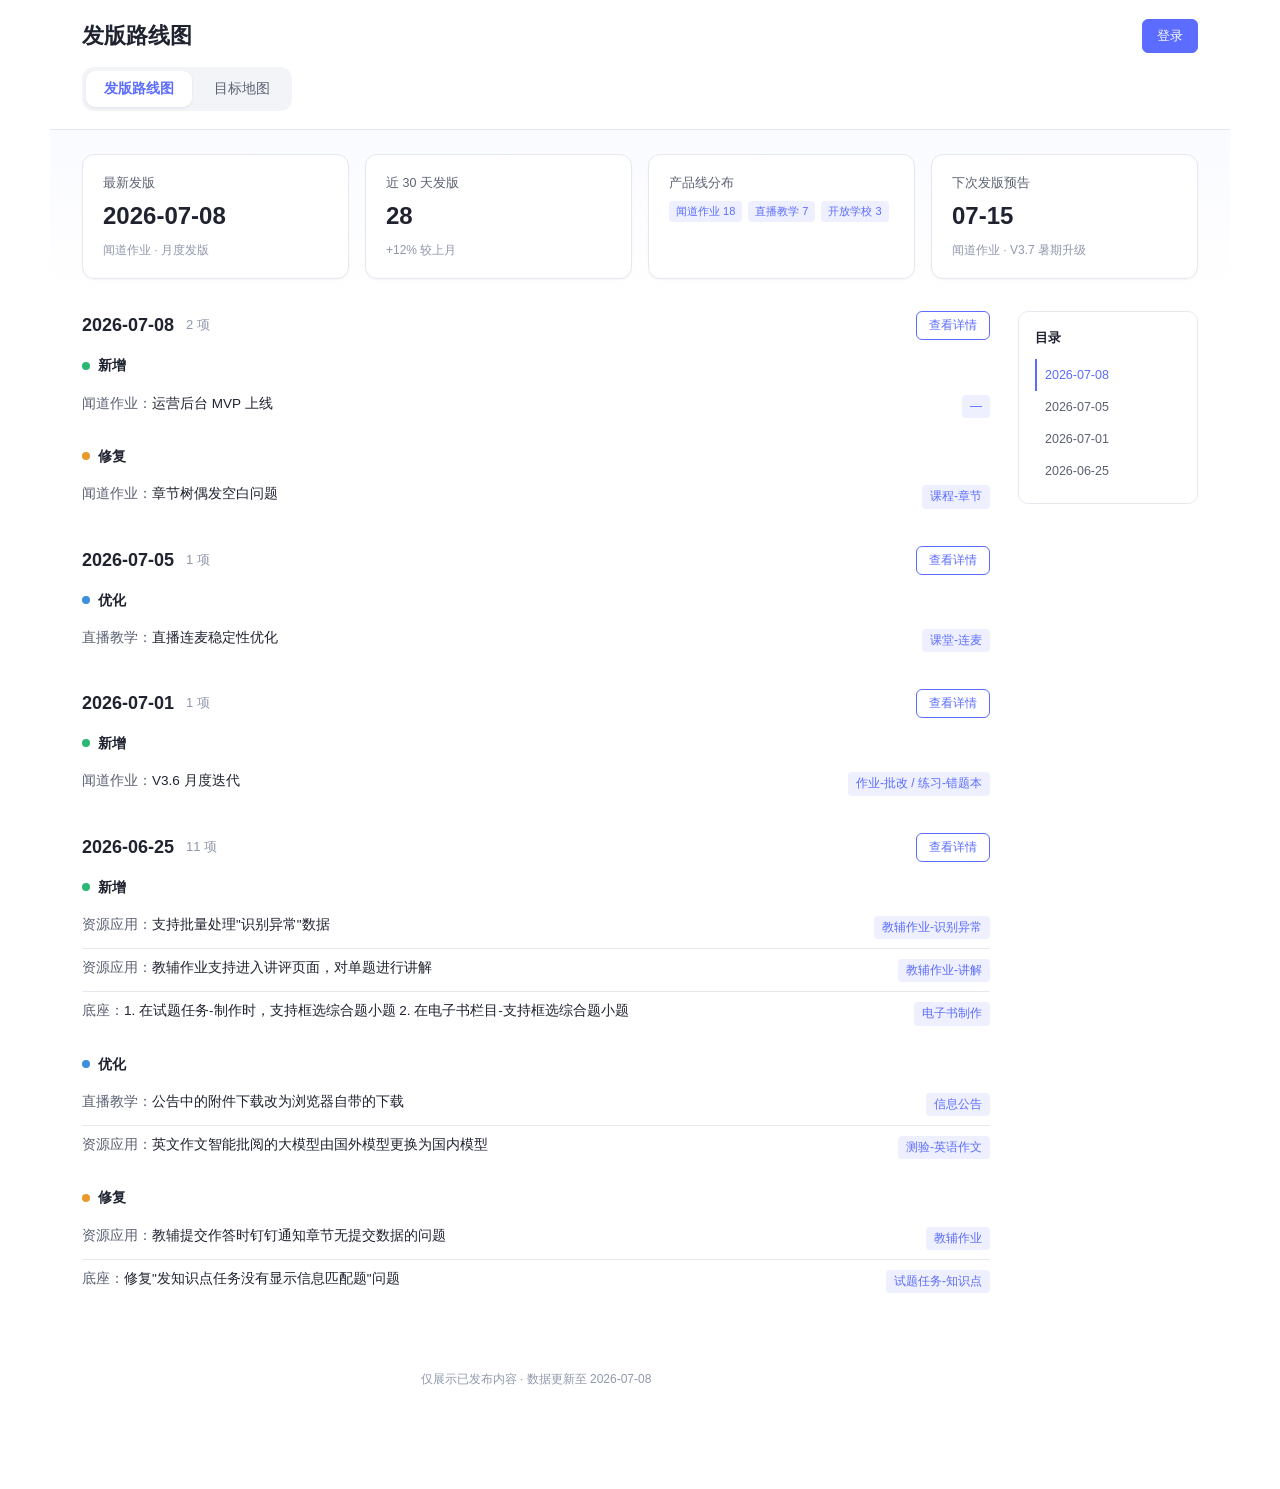
==== commit 23cda13b: "feat: 同步最新发版路线图前端模板、后端 routes 与设计文档 - 原型网页/实现方式 前端模板同步（index/admin/ops） - 后端 items.py 路由更新 - 新增 shar" ====
--- a/原型网页/index.html
+++ b/原型网页/index.html
@@ -5,449 +5,209 @@
 <meta name="viewport" content="width=device-width, initial-scale=1.0" />
 <title>发版路线图 · 公开查看</title>
 <style>
-  :root {
-    --primary: #5B6CFF;
-    --primary-soft: #EEF0FF;
-    --primary-hover: #4858E8;
-    --bg: #FFFFFF;
-    --surface: #FFFFFF;
-    --text: #1F2330;
-    --text-2: #5A6172;
-    --text-3: #9098AC;
-    --border: #E6E8EF;
-    --success: #2BB673;
-    --warn: #E89B2A;
-    --danger: #E25555;
-    --info: #3D8EE0;
-  }
-  * { box-sizing: border-box; }
-  html, body { margin: 0; padding: 0; }
-  body {
-    font-family: -apple-system, BlinkMacSystemFont, "Segoe UI", "PingFang SC", "Microsoft YaHei", sans-serif;
-    background: var(--bg);
-    color: var(--text);
-    font-size: 14px;
-    line-height: 1.6;
-  }
-
-  /* Header */
-  .header {
-    border-bottom: 1px solid var(--border);
-    padding: 18px 32px;
-    background: var(--surface);
-    position: sticky;
-    top: 0;
-    z-index: 100;
-  }
-  .header .top { display: flex; align-items: center; justify-content: space-between; gap: 16px; }
-  .header .title { font-size: 22px; font-weight: 600; }
-  .header .filter { display: flex; gap: 10px; align-items: center; margin-top: 14px; flex-wrap: wrap; }
-  .header .filter select, .header .filter input {
-    padding: 7px 10px; border: 1px solid var(--border); border-radius: 6px; font-size: 13px;
-    background: #fff; color: var(--text);
-  }
-  .header .filter input { width: 220px; }
-
-  /* Header actions */
-  .header-actions { display: flex; align-items: center; gap: 10px; flex-shrink: 0; }
-  .btn {
-    display: inline-flex; align-items: center; gap: 6px;
-    padding: 7px 14px; border-radius: 6px; border: 1px solid var(--border);
-    background: #fff; color: var(--text); font-size: 13px;
-    cursor: pointer; transition: all 0.15s; text-decoration: none;
-  }
-  .btn:hover { border-color: var(--primary); color: var(--primary); }
-  .btn-primary { background: var(--primary); border-color: var(--primary); color: #fff; }
-  .btn-primary:hover { background: var(--primary-hover); border-color: var(--primary-hover); color: #fff; }
-  .btn-outline { border-color: var(--primary); color: var(--primary); background: #fff; }
-  .btn-outline:hover { background: var(--primary-soft); }
-  .user-badge { display: flex; align-items: center; gap: 8px; font-size: 13px; color: var(--text-2); }
-  .user-badge .avatar {
-    width: 28px; height: 28px; border-radius: 50%; display: inline-flex; align-items: center; justify-content: center;
-    color: #fff; font-size: 12px; font-weight: 600; background: linear-gradient(135deg, var(--primary), #8E9BFF);
-  }
-
-  /* Overview cards */
-  .overview {
-    display: grid;
-    grid-template-columns: repeat(4, 1fr);
-    gap: 16px;
-    padding: 24px 32px;
-    background: linear-gradient(180deg, #FAFBFF, #FFFFFF);
-  }
-  .ov-card {
-    background: #fff; border: 1px solid var(--border); border-radius: 12px; padding: 18px 20px;
-    box-shadow: 0 2px 8px rgba(30,34,53,0.04);
-  }
-  .ov-card .label { color: var(--text-2); font-size: 12.5px; }
-  .ov-card .value { font-size: 24px; font-weight: 600; margin-top: 4px; }
-  .ov-card .desc { color: var(--text-3); font-size: 12px; margin-top: 6px; }
-  .ov-card .tags { display: flex; gap: 6px; flex-wrap: wrap; margin-top: 8px; }
-  .ov-card .tags .tag { font-size: 11px; padding: 2px 7px; border-radius: 4px; background: var(--primary-soft); color: var(--primary); }
-
-  /* Layout */
-  .page-wrapper { max-width: 960px; margin: 0 auto; }
-  .container { display: flex; padding: 8px 32px 60px; gap: 28px; }
-  .content { flex: 1; min-width: 0; }
-  .toc {
-    width: 180px; flex-shrink: 0; position: sticky; top: 160px; align-self: flex-start;
-    border: 1px solid var(--border); border-radius: 10px; padding: 16px; background: #fff;
-  }
-  .toc-title { font-size: 13px; font-weight: 600; margin-bottom: 10px; }
-  .toc-item { font-size: 12.5px; color: var(--text-2); padding: 6px 0; cursor: pointer; border-left: 2px solid transparent; padding-left: 8px; }
-  .toc-item:hover { color: var(--primary); border-left-color: var(--primary); }
-  .toc-item.active { color: var(--primary); border-left-color: var(--primary); font-weight: 500; }
-
-  /* Date group */
-  .group { margin-bottom: 28px; }
-  .group-head { display: flex; align-items: center; gap: 12px; margin-bottom: 14px; }
-  .group-head .date { font-size: 18px; font-weight: 600; }
-  .group-head .count { color: var(--text-3); font-size: 13px; margin-right: auto; }
-  .group-head .detail-btn { font-size: 12px; padding: 5px 12px; border: 1px solid var(--primary); color: var(--primary); border-radius: 6px; background: #fff; cursor: pointer; }
-  .group-head .detail-btn:hover { background: var(--primary-soft); }
-
-  /* Type section */
-  .type-section { margin-bottom: 18px; }
-  .type-section:last-child { margin-bottom: 0; }
-  .type-title { display: flex; align-items: center; gap: 8px; font-weight: 600; font-size: 14px; margin-bottom: 8px; }
-  .type-dot { width: 8px; height: 8px; border-radius: 50%; }
-  .type-dot.add { background: var(--success); }
-  .type-dot.opt { background: var(--info); }
-  .type-dot.fix { background: var(--warn); }
-
-  /* Item row */
-  .item-row {
-    display: flex; align-items: flex-start; justify-content: space-between;
-    padding: 9px 0; border-bottom: 1px solid var(--border); gap: 16px;
-  }
-  .item-row:last-child { border-bottom: none; }
-  .item-text { font-size: 13.5px; color: var(--text); line-height: 1.5; }
-  .item-text .pl { color: var(--text-2); }
-  .item-entry {
-    flex-shrink: 0; font-size: 12px; color: var(--primary);
-    background: var(--primary-soft); padding: 2px 8px; border-radius: 4px;
-    margin-top: 1px; white-space: nowrap;
-  }
-
-  /* Modal */
-  .modal {
-    display: none; position: fixed; inset: 0; z-index: 200;
-    background: rgba(31, 35, 48, 0.5); align-items: center; justify-content: center;
-    padding: 20px;
-  }
-  .modal.show { display: flex; }
-  .modal-content {
-    background: #fff; border-radius: 12px; max-width: 760px; width: 100%; max-height: 85vh;
-    display: flex; flex-direction: column; box-shadow: 0 20px 50px rgba(31,35,48,0.2);
-  }
-  .modal-header { display: flex; align-items: center; justify-content: space-between; padding: 18px 20px; border-bottom: 1px solid var(--border); }
-  .modal-header .title { font-size: 16px; font-weight: 600; }
-  .modal-close { background: none; border: none; font-size: 20px; color: var(--text-3); cursor: pointer; }
-  .modal-body { padding: 20px; overflow-y: auto; }
-  .image-grid { display: grid; grid-template-columns: repeat(2, 1fr); gap: 14px; }
-  .image-grid .img {
-    aspect-ratio: 16/10; background: linear-gradient(135deg, #DDE3FF, #C8CFFF); border-radius: 8px;
-  }
-  .image-grid .img.wide { grid-column: 1 / -1; }
-
-  /* Footer */
-  .footer { text-align: center; color: var(--text-3); font-size: 12px; padding: 40px 32px; }
-
-  /* Tabs + 商用目标地图 —— 柔和分段控件 */
-  .tabs {
-    display: inline-flex;
-    gap: 4px;
-    margin-top: 14px;
-    padding: 4px;
-    background: #F3F4F8;
-    border-radius: 12px;
-  }
-  .tab {
-    padding: 7px 18px;
-    border: none;
-    background: transparent;
-    color: var(--text-2);
-    font-size: 13.5px;
-    cursor: pointer;
-    border-radius: 9px;
-    transition: background 0.18s ease, color 0.18s ease, box-shadow 0.18s ease;
-  }
-  .tab:hover { color: var(--text); background: rgba(255, 255, 255, 0.7); }
-  .tab.active {
-    background: #fff;
-    color: var(--primary);
-    font-weight: 600;
-    box-shadow: 0 1px 3px rgba(31, 35, 48, 0.08);
-  }
-  .tab.locked { display: none; }
-
-  /* 目标地图 · 分组卡片列表 */
-  .tm-count { color: var(--text-3); font-size: 12px; margin-left: auto; }
-  .tm-list { margin-top: 16px; }
-  .tm-scene { margin-bottom: 26px; }
-  .tm-scene-head {
-    display: flex; align-items: baseline; gap: 10px; margin-bottom: 12px;
-    padding-bottom: 8px; border-bottom: 1px solid var(--border);
-  }
-  .tm-scene-head .name { font-size: 16px; font-weight: 600; color: var(--text); }
-  .tm-scene-head .name::before {
-    content: ''; display: inline-block; width: 4px; height: 15px; border-radius: 2px;
-    background: var(--primary); margin-right: 8px; vertical-align: -2px;
-  }
-  .tm-scene-head .cnt { color: var(--text-3); font-size: 12.5px; }
-  .tm-cards { display: grid; grid-template-columns: repeat(auto-fill, minmax(min(300px, 100%), 1fr)); gap: 12px; }
-  .tm-card {
-    background: #fff; border: 1px solid var(--border); border-radius: 10px; padding: 13px 14px;
-    transition: box-shadow 0.15s ease, border-color 0.15s ease;
-  }
-  .tm-card:hover { box-shadow: 0 3px 12px rgba(31,34,53,0.06); border-color: #D7DBEA; }
-  .tm-card-title { font-size: 13.5px; font-weight: 600; color: var(--text); line-height: 1.5; margin-bottom: 8px; }
-  .tm-card-meta { display: flex; flex-wrap: wrap; gap: 6px 14px; font-size: 12px; color: var(--text-2); }
-  .tm-card-meta b { color: var(--text-3); font-weight: 500; margin-right: 4px; }
-  .tm-card-plan { margin-top: 9px; padding-top: 9px; border-top: 1px dashed var(--border); font-size: 12px; color: var(--text-2); line-height: 1.55; }
-  .tm-card-plan b { color: var(--text-3); font-weight: 500; }
-
-  .badge { display: inline-block; padding: 2px 8px; border-radius: 10px; font-size: 11.5px; white-space: nowrap; }
-  .badge.meet-full { background: #E6F6EE; color: #1F9D5C; }
-  .badge.meet-basic { background: #E7F0FF; color: #3D8EE0; }
-  .badge.meet-none { background: #FDEAEA; color: #D64545; }
-  .badge.st-dev { background: #E7F0FF; color: #3D8EE0; }
-  .badge.st-sched { background: #FDF1E0; color: #C9862A; }
-  .badge.st-wait { background: #F1F2F6; color: #8A90A2; }
-  .badge.st-nores { background: #FDEAEA; color: #D64545; }
-  .lv-high { color: #D64545; font-weight: 600; }
-  .lv-mid { color: #C9862A; }
-  .lv-low { color: #1F9D5C; }
-  .lv-na { color: #8A90A2; }
-
-  .tm-empty { padding: 40px; text-align: center; color: var(--text-3); }
-
-  /* Responsive */
-  @media (max-width: 900px) {
-    .header { padding: 16px 20px; }
-    .header .top { flex-wrap: wrap; }
-    .header .filter { width: 100%; }
-    .header .filter input { flex: 1; width: auto; }
-    .header-actions { width: 100%; justify-content: flex-end; margin-top: 8px; }
-    .overview { grid-template-columns: repeat(2, 1fr); padding: 16px 20px; }
-    .container { flex-direction: column; padding: 8px 20px 40px; }
-    .toc { width: 100%; position: static; display: flex; gap: 10px; padding: 12px; overflow-x: auto; }
-    .toc-title { display: none; }
-    .toc-item { border-left: none; border-bottom: 2px solid transparent; padding: 4px 6px; white-space: nowrap; }
-    .toc-item:hover, .toc-item.active { border-left-color: transparent; border-bottom-color: var(--primary); }
-    .image-grid { grid-template-columns: 1fr; }
-  }
-  @media (max-width: 560px) {
-    .overview { grid-template-columns: 1fr; }
-    .header .filter { flex-direction: column; align-items: stretch; }
-    .header .filter select, .header .filter input { width: 100%; }
-    .item-row { flex-direction: column; gap: 6px; }
-    .item-entry { align-self: flex-start; margin-top: 0; }
-  }
+:root{--primary:#5B6CFF;--primary-soft:#EEF0FF;--primary-hover:#4858E8;--bg:#FFFFFF;--text:#1F2330;--text-2:#5A6172;--text-3:#9098AC;--border:#E6E8EF;--success:#2BB673;--warn:#E89B2A;--danger:#E25555;--info:#3D8EE0;
+--tm-meet-full:#2DA878;--tm-meet-full-bg:#E7F4EE;--tm-meet-basic:#4488D0;--tm-meet-basic-bg:#E9F0FA;--tm-meet-none:#D0615C;--tm-meet-none-bg:#FBEAE9;--tm-meet-empty-bg:#F1F2F6;--tm-meet-empty-border:#C5CAD7;
+--tm-status-dev:#0D9488;--tm-status-sched:#D97706;--tm-status-wait:#94A3B8;--tm-status-nores:#BE185D;
+--tm-bg:#FFFFFF;--tm-bg-subtle:#FAFBFD;--tm-bg-muted:#F7F8FC;--tm-bg-inset:#F3F4F8;--tm-text:#1F2330;--tm-text-2:#5A6172;--tm-text-3:#9098AC;--tm-border:#E6E8EF;--tm-border-light:#EEF0F4;
+--tm-radius-md:6px;--tm-radius-lg:8px;--tm-radius-xl:10px;--tm-radius-2xl:12px;
+--tm-shadow-xs:0 1px 2px rgba(31,35,48,0.04);--tm-shadow-md:0 4px 14px rgba(31,35,48,0.08);--tm-shadow-tip:0 8px 28px rgba(31,35,48,0.14);
+--tm-tf:0.12s ease;--tm-tb:0.18s ease}
+*{box-sizing:border-box}html,body{margin:0;padding:0}
+body{font-family:-apple-system,BlinkMacSystemFont,"Segoe UI","PingFang SC","Microsoft YaHei",sans-serif;background:var(--tm-bg);color:var(--tm-text);font-size:14px;line-height:1.6}
+.header{border-bottom:1px solid var(--tm-border);padding:18px 32px;background:var(--tm-bg);position:sticky;top:0;z-index:100}
+.header .top{display:flex;align-items:center;justify-content:space-between;gap:16px}
+.header .title{font-size:22px;font-weight:600}
+.header-actions{display:flex;align-items:center;gap:10px;flex-shrink:0}
+.btn{display:inline-flex;align-items:center;gap:6px;padding:7px 14px;border-radius:var(--tm-radius-md);border:1px solid var(--tm-border);background:#fff;color:var(--tm-text);font-size:13px;cursor:pointer;transition:all var(--tm-tf);text-decoration:none}
+.btn:hover{border-color:var(--primary);color:var(--primary)}
+.btn-primary{background:var(--primary);border-color:var(--primary);color:#fff}.btn-primary:hover{background:var(--primary-hover);border-color:var(--primary-hover);color:#fff}
+.user-badge{display:flex;align-items:center;gap:8px;font-size:13px;color:var(--tm-text-2)}
+.user-badge .avatar{width:28px;height:28px;border-radius:50%;display:inline-flex;align-items:center;justify-content:center;color:#fff;font-size:12px;font-weight:600;background:linear-gradient(135deg,var(--primary),#8E9BFF)}
+.tabs{display:inline-flex;gap:4px;margin-top:14px;padding:4px;background:var(--tm-bg-inset);border-radius:12px}
+.tab{padding:7px 18px;border:none;background:transparent;color:var(--tm-text-2);font-size:13.5px;cursor:pointer;border-radius:9px;transition:all var(--tm-tb)}
+.tab:hover{color:var(--tm-text);background:rgba(255,255,255,0.7)}
+.tab.active{background:#fff;color:var(--primary);font-weight:600;box-shadow:0 1px 3px rgba(31,35,48,0.08)}
+.tab.locked{display:none}
+.overview{display:grid;grid-template-columns:repeat(4,1fr);gap:16px;padding:24px 32px;background:linear-gradient(180deg,#FAFBFF,#FFFFFF)}
+.ov-card{background:#fff;border:1px solid var(--tm-border);border-radius:12px;padding:18px 20px;box-shadow:var(--tm-shadow-xs)}
+.ov-card .label{color:var(--tm-text-2);font-size:12.5px}.ov-card .value{font-size:24px;font-weight:600;margin-top:4px}
+.ov-card .desc{color:var(--tm-text-3);font-size:12px;margin-top:6px}.ov-card .tags{display:flex;gap:6px;flex-wrap:wrap;margin-top:8px}
+.ov-card .tags .tag{font-size:11px;padding:2px 7px;border-radius:4px;background:var(--primary-soft);color:var(--primary)}
+.page-wrapper{max-width:1180px;margin:0 auto}
+.container{display:flex;padding:8px 32px 60px;gap:28px}
+.content{flex:1;min-width:0}
+.toc{width:180px;flex-shrink:0;position:sticky;top:160px;align-self:flex-start;border:1px solid var(--tm-border);border-radius:var(--tm-radius-xl);padding:16px;background:#fff}
+.toc-title{font-size:13px;font-weight:600;margin-bottom:10px}
+.toc-item{font-size:12.5px;color:var(--tm-text-2);padding:6px 0;cursor:pointer;border-left:2px solid transparent;padding-left:8px}
+.toc-item:hover{color:var(--primary);border-left-color:var(--primary)}
+.toc-item.active{color:var(--primary);border-left-color:var(--primary);font-weight:500}
+.group{margin-bottom:28px}.group-head{display:flex;align-items:center;gap:12px;margin-bottom:14px}
+.group-head .date{font-size:18px;font-weight:600}.group-head .count{color:var(--tm-text-3);font-size:13px;margin-right:auto}
+.group-head .detail-btn{font-size:12px;padding:5px 12px;border:1px solid var(--primary);color:var(--primary);border-radius:var(--tm-radius-md);background:#fff;cursor:pointer}
+.type-section{margin-bottom:18px}.type-section:last-child{margin-bottom:0}
+.type-title{display:flex;align-items:center;gap:8px;font-weight:600;font-size:14px;margin-bottom:8px}
+.type-dot{width:8px;height:8px;border-radius:50%}.type-dot.add{background:var(--success)}.type-dot.opt{background:var(--info)}.type-dot.fix{background:var(--warn)}
+.item-row{display:flex;align-items:flex-start;justify-content:space-between;padding:9px 0;border-bottom:1px solid var(--tm-border);gap:16px}
+.item-row:last-child{border-bottom:none}.item-text{font-size:13.5px;color:var(--tm-text);line-height:1.5}.item-text .pl{color:var(--tm-text-2)}
+.item-entry{flex-shrink:0;font-size:12px;color:var(--primary);background:var(--primary-soft);padding:2px 8px;border-radius:4px;margin-top:1px;white-space:nowrap}
+.footer{text-align:center;color:var(--tm-text-3);font-size:12px;padding:40px 32px}
+.modal{display:none;position:fixed;inset:0;z-index:200;background:rgba(31,35,48,0.5);align-items:center;justify-content:center;padding:20px}
+.modal.show{display:flex}
+.modal-content{background:#fff;border-radius:12px;max-width:760px;width:100%;max-height:85vh;display:flex;flex-direction:column;box-shadow:0 20px 50px rgba(31,35,48,0.2)}
+.modal-header{display:flex;align-items:center;justify-content:space-between;padding:18px 20px;border-bottom:1px solid var(--tm-border)}
+.modal-header .title{font-size:16px;font-weight:600}.modal-close{background:none;border:none;font-size:20px;color:var(--tm-text-3);cursor:pointer}
+.modal-body{padding:20px;overflow-y:auto}
+.image-grid{display:grid;grid-template-columns:repeat(2,1fr);gap:14px}.image-grid .img{aspect-ratio:16/10;background:linear-gradient(135deg,#DDE3FF,#C8CFFF);border-radius:8px}.image-grid .img.wide{grid-column:1/-1}
+/* tm overview */
+.tm-overview{display:grid;grid-template-columns:0.85fr 1.5fr 1.15fr 1.3fr;gap:0;background:var(--tm-bg-subtle);border:1px solid var(--tm-border);border-radius:var(--tm-radius-2xl);margin-bottom:24px;overflow:hidden}
+.tm-kpi{padding:18px 20px;border-right:1px solid var(--tm-border-light);display:flex;flex-direction:column}.tm-kpi:last-child{border-right:none}
+.tm-kpi-label{font-size:12px;font-weight:500;color:var(--tm-text-3);margin-bottom:10px}
+.tm-kpi-num{font-size:26px;font-weight:700;line-height:1.05;font-variant-numeric:tabular-nums;color:var(--tm-text)}
+.tm-kpi-num .pct{font-size:14px;font-weight:600;margin-left:2px}
+.tm-kpi-sub{font-size:12px;color:var(--tm-text-2);margin-top:6px;line-height:1.6}
+.tm-kpi-sub .seg{display:inline-block;margin-right:8px}.tm-kpi-sub .seg b{font-weight:600;font-variant-numeric:tabular-nums}
+.tm-stack{height:10px;border-radius:5px;overflow:hidden;background:var(--tm-border-light);display:flex;margin-top:auto}
+.tm-stack span{height:100%;transition:width var(--tm-tb)}.tm-stack span.full{background:var(--tm-meet-full)}.tm-stack span.basic{background:var(--tm-meet-basic)}.tm-stack span.none{background:var(--tm-meet-none)}
+.tm-legend{display:flex;gap:14px;margin-top:8px;font-size:11.5px;color:var(--tm-text-2);flex-wrap:wrap}
+.tm-legend i{display:inline-block;width:9px;height:9px;border-radius:2px;margin-right:4px;vertical-align:0}
+.tm-legend b{font-weight:600;color:var(--tm-text);font-variant-numeric:tabular-nums;margin-left:1px}
+.tm-status-grid{display:grid;grid-template-columns:1fr 1fr;gap:10px 16px;margin-top:2px}
+.tm-status-item{display:flex;align-items:center;gap:6px}
+.tm-status-item .dot{width:8px;height:8px;border-radius:50%;flex-shrink:0}
+.tm-status-item .n{font-size:17px;font-weight:700;font-variant-numeric:tabular-nums;color:var(--tm-text);line-height:1}
+.tm-status-item .t{font-size:11.5px;color:var(--tm-text-2)}
+.tm-biz-row{display:flex;align-items:center;gap:8px;margin-top:6px;font-size:11.5px}
+.tm-biz-row .bn{width:56px;color:var(--tm-text-2);flex-shrink:0}
+.tm-biz-row .bar{flex:1;height:8px;border-radius:4px;overflow:hidden;background:var(--tm-border-light);display:flex}
+.tm-biz-row .br{width:36px;text-align:right;color:var(--tm-text-3);font-variant-numeric:tabular-nums;flex-shrink:0}
+/* tm switch */
+.tm-switch{display:inline-flex;gap:4px;padding:4px;background:var(--tm-bg-inset);border-radius:10px;margin-bottom:16px}
+.tm-switch button{padding:6px 16px;border:none;background:transparent;color:var(--tm-text-2);font-size:13px;cursor:pointer;border-radius:7px;transition:all var(--tm-tb)}
+.tm-switch button:hover{color:var(--tm-text);background:rgba(255,255,255,0.7)}
+.tm-switch button.active{background:#fff;color:var(--primary);font-weight:600;box-shadow:0 1px 3px rgba(31,35,48,0.08)}
+/* tm filter */
+.tm-filter{display:flex;gap:10px;align-items:center;margin-bottom:16px;flex-wrap:wrap}
+.tm-filter select,.tm-filter input{padding:7px 10px;border:1px solid var(--tm-border);border-radius:var(--tm-radius-md);font-size:13px;background:#fff;color:var(--tm-text)}
+.tm-filter input{width:200px}.tm-count{color:var(--tm-text-3);font-size:12px;margin-left:auto}
+/* tm map */
+.tm-map .tm-scene{margin-bottom:24px}
+.tm-scene-head{display:flex;align-items:baseline;gap:10px;margin-bottom:12px;padding-bottom:8px;border-bottom:1px solid var(--tm-border)}
+.tm-scene-head .name{font-size:16px;font-weight:600;color:var(--tm-text)}
+.tm-scene-head .name::before{content:'';display:inline-block;width:4px;height:15px;border-radius:2px;background:var(--primary);margin-right:8px;vertical-align:-2px}
+.tm-scene-head .cnt{color:var(--tm-text-3);font-size:12.5px}
+.tm-link-row{margin-bottom:16px}
+.tm-link-name{display:inline-flex;align-items:center;gap:6px;font-size:11.5px;font-weight:600;letter-spacing:0.3px;color:var(--tm-text-3);margin-bottom:9px;padding-left:2px;text-transform:none}
+.tm-link-name::before{content:'';width:5px;height:5px;border-radius:50%;background:var(--tm-text-3);flex-shrink:0}
+.tm-blocks{display:grid;grid-template-columns:repeat(auto-fill,minmax(172px,1fr));gap:8px}
+.tm-block{position:relative;min-height:54px;padding:8px 10px 8px 11px;border-radius:var(--tm-radius-lg);background:var(--tm-meet-empty-bg);border-left:4px solid var(--tm-meet-empty-border);cursor:pointer;transition:transform var(--tm-tf),box-shadow var(--tm-tf);overflow:hidden}
+.tm-block:hover{transform:translateY(-1px);box-shadow:var(--tm-shadow-md);z-index:2}
+.tm-block.mf{background:var(--tm-meet-full-bg);border-left-color:var(--tm-meet-full)}
+.tm-block.mb{background:var(--tm-meet-basic-bg);border-left-color:var(--tm-meet-basic)}
+.tm-block.mn{background:var(--tm-meet-none-bg);border-left-color:var(--tm-meet-none)}
+.tm-block.lh{border-left-width:4px;opacity:1}.tm-block.lm{border-left-width:3px;opacity:1}.tm-block.ll{border-left-width:2px;opacity:0.88}.tm-block.ln{border-left-width:1px;opacity:0.70}
+.tm-block-title{font-size:12.5px;font-weight:500;line-height:1.4;color:var(--tm-text);display:-webkit-box;-webkit-line-clamp:2;-webkit-box-orient:vertical;overflow:hidden;padding-right:14px}
+.tm-dot{position:absolute;top:7px;right:7px;width:7px;height:7px;border-radius:50%}
+.tm-dot.d-dev{background:var(--tm-status-dev)}.tm-dot.d-sched{background:var(--tm-status-sched)}.tm-dot.d-wait{background:var(--tm-status-wait)}.tm-dot.d-nores{background:var(--tm-status-nores)}
+.tm-empty-scene{padding:12px;color:var(--tm-text-3);font-size:12.5px}
+/* tm tip */
+.tm-tip{display:none;position:fixed;max-width:340px;padding:12px 14px;background:#fff;border:1px solid var(--tm-border);border-radius:var(--tm-radius-xl);box-shadow:var(--tm-shadow-tip);z-index:1000;pointer-events:none;font-size:12.5px;line-height:1.6}
+.tm-tip-title{font-size:13.5px;font-weight:600;margin-bottom:6px;color:var(--tm-text)}
+.tm-tip-row{color:var(--tm-text-2);margin-bottom:2px}.tm-tip-row b{color:var(--tm-text-3);font-weight:500;margin-right:5px}
+.tm-tip-sep{border-top:1px dashed var(--tm-border);margin:8px 0;padding-top:8px}
+.tm-tip-dot{display:inline-block;width:8px;height:8px;border-radius:50%;margin-right:4px;vertical-align:0}
+/* tm table */
+.tm-table-wrap{border:1px solid var(--tm-border);border-radius:var(--tm-radius-xl);overflow:hidden;max-height:72vh;overflow-y:auto}
+.tm-table{width:100%;border-collapse:collapse;font-size:12.5px}
+.tm-table th{position:sticky;top:0;background:#FAFBFF;color:var(--tm-text-2);font-weight:600;font-size:12.5px;padding:9px 12px;border-bottom:1px solid var(--tm-border);text-align:left;z-index:5;white-space:nowrap}
+.tm-table td{padding:9px 12px;border-bottom:1px solid var(--tm-border-light);color:var(--tm-text);vertical-align:middle}
+.tm-table td:nth-child(4),.tm-table td:nth-child(5),.tm-table td:nth-child(6),.tm-table td:nth-child(7){white-space:nowrap}
+.tm-table tr.scene-row td{background:var(--tm-bg-muted);font-weight:600;color:var(--tm-text);font-size:13px;border-top:1px solid var(--tm-border);border-bottom:1px solid var(--tm-border);box-shadow:inset 3px 0 0 var(--primary)}
+.tm-table tr.data-row:hover td{background:var(--tm-bg-subtle)}
+.tm-table tr.expand-row td{background:var(--tm-bg-subtle);border-bottom:1px solid var(--tm-border)}
+.tm-table tr.expand-row .exp-content{padding:4px 0;font-size:12.5px;color:var(--tm-text-2);line-height:1.7}
+.tm-table tr.expand-row .exp-content b{color:var(--tm-text-3);font-weight:600;margin-right:5px}
+.tm-table .td-dot{display:inline-block;width:8px;height:8px;border-radius:50%;margin-right:6px;vertical-align:0}
+.tm-table .lv-h{font-weight:600;color:var(--tm-text)}.tm-table .lv-m{font-weight:500;color:var(--tm-text)}
+.tm-table .lv-l{font-weight:400;color:var(--tm-text-2);opacity:0.85}.tm-table .lv-n{font-weight:400;color:var(--tm-text-3);opacity:0.65}
+.tm-table .exp-icon{display:inline-block;width:0;height:0;border-left:5px solid var(--tm-text-3);border-top:4px solid transparent;border-bottom:4px solid transparent;transition:transform 0.15s ease;vertical-align:1px;margin-right:6px;cursor:pointer}
+.tm-table .exp-icon.open{transform:rotate(90deg)}
+.tm-table .dash{color:var(--tm-text-3)}
+/* responsive */
+@media(max-width:900px){.header{padding:16px 20px}.header .top{flex-wrap:wrap}.overview{grid-template-columns:repeat(2,1fr);padding:16px 20px}.container{flex-direction:column;padding:8px 20px 40px}.toc{width:100%;position:static;display:flex;gap:10px;padding:12px;overflow-x:auto}.toc-title{display:none}.toc-item{border-left:none;border-bottom:2px solid transparent;padding:4px 6px;white-space:nowrap}.toc-item:hover,.toc-item.active{border-left-color:transparent;border-bottom-color:var(--primary)}.tm-overview{grid-template-columns:1fr 1fr}.tm-kpi{border-right:none;border-bottom:1px solid var(--tm-border-light)}.tm-blocks{grid-template-columns:repeat(auto-fill,minmax(150px,1fr))}.image-grid{grid-template-columns:1fr}}
+@media(max-width:560px){.overview{grid-template-columns:1fr}.tm-overview{grid-template-columns:1fr}.tm-blocks{grid-template-columns:1fr 1fr}.tm-filter{flex-direction:column;align-items:stretch}.tm-filter select,.tm-filter input{width:100%}.tm-table{font-size:11.5px}.tm-table th,.tm-table td{padding:7px 8px}}
 </style>
 </head>
 <body>
-
 <div class="page-wrapper">
-
 <div class="header">
   <div class="top">
-    <div>
-      <div class="title">发版路线图</div>
-    </div>
-    <div class="header-actions" id="header-actions">
-      <button class="btn btn-primary" onclick="openLogin()">登录</button>
-    </div>
+    <div><div class="title">发版路线图</div></div>
+    <div class="header-actions" id="header-actions"><button class="btn btn-primary" onclick="openLogin()">登录</button></div>
   </div>
   <div class="tabs">
     <div class="tab active" id="tab-roadmap" onclick="switchTab('roadmap')">发版路线图</div>
-    <div class="tab locked" id="tab-targetmap" onclick="switchTab('targetmap')">目标地图</div>
-  </div>
-
-  <div class="filter" id="filter-roadmap">
-    <select>
-      <option>全部产品线</option>
-      <option>闻道作业</option>
-      <option>直播教学</option>
-      <option>开放学校</option>
-    </select>
-    <select>
-      <option>全部类型</option>
-      <option>新增</option>
-      <option>优化</option>
-      <option>修复</option>
-    </select>
-    <select>
-      <option>全部日期</option>
-      <option>最近 7 天</option>
-      <option>最近 30 天</option>
-      <option>2026 年 7 月</option>
-    </select>
-    <input type="text" placeholder="搜索功能点 / 功能入口" />
-  </div>
-
-  <div class="filter" id="filter-targetmap" style="display:none">
-    <select id="tmf-biz"><option value="">全部业务</option><option>直播业务</option><option>录播业务</option><option>独立项目</option></select>
-    <select id="tmf-level"><option value="">全部等级</option><option>高</option><option>中</option><option>低</option><option>非必须</option></select>
-    <select id="tmf-meet"><option value="">全部满足度</option><option>完全满足</option><option>基本满足</option><option>完全不满足</option></select>
-    <select id="tmf-state"><option value="">全部状态</option><option>待排期</option><option>已排期</option><option>开发中</option><option>暂不响应</option></select>
-    <input type="text" id="tmf-keyword" placeholder="关键字" />
-    <button class="btn btn-primary" onclick="applyTargetFilter()">确定</button>
-    <button class="btn" onclick="clearTargetFilter()">清空筛选</button>
-    <span class="tm-count" id="tm-count"></span>
+    <div class="tab" id="tab-targetmap" onclick="switchTab('targetmap')">目标地图</div>
   </div>
 </div>
 
 <div class="overview" id="overview-cards">
-  <div class="ov-card">
-    <div class="label">最新发版</div>
-    <div class="value">2026-07-08</div>
-    <div class="desc">闻道作业 · 月度发版</div>
-  </div>
-  <div class="ov-card">
-    <div class="label">近 30 天发版</div>
-    <div class="value">28</div>
-    <div class="desc">+12% 较上月</div>
-  </div>
-  <div class="ov-card">
-    <div class="label">产品线分布</div>
-    <div class="tags">
-      <span class="tag">闻道作业 18</span>
-      <span class="tag">直播教学 7</span>
-      <span class="tag">开放学校 3</span>
-    </div>
-  </div>
-  <div class="ov-card">
-    <div class="label">下次发版预告</div>
-    <div class="value">07-15</div>
-    <div class="desc">闻道作业 · V3.7 暑期升级</div>
-  </div>
+  <div class="ov-card"><div class="label">最新发版</div><div class="value">2026-07-08</div><div class="desc">闻道作业 · 月度发版</div></div>
+  <div class="ov-card"><div class="label">近 30 天发版</div><div class="value">28</div><div class="desc">+12% 较上月</div></div>
+  <div class="ov-card"><div class="label">产品线分布</div><div class="tags"><span class="tag">闻道作业 18</span><span class="tag">直播教学 7</span><span class="tag">开放学校 3</span></div></div>
+  <div class="ov-card"><div class="label">下次发版预告</div><div class="value">07-15</div><div class="desc">闻道作业 · V3.7 暑期升级</div></div>
 </div>
 
 <div class="container">
   <div class="content">
     <div id="view-roadmap">
-
-    <div class="group" id="g-2026-07-08">
-      <div class="group-head">
-        <div class="date">2026-07-08</div>
-        <div class="count">2 项</div>
-        <button class="detail-btn" onclick="openDetail('2026-07-08')">查看详情</button>
-      </div>
-      <div class="type-section">
-        <div class="type-title"><span class="type-dot add"></span>新增</div>
-        <div class="item-row">
-          <div class="item-text"><span class="pl">闻道作业：</span>运营后台 MVP 上线</div>
-          <div class="item-entry">—</div>
+      <div class="group" id="g-2026-07-08"><div class="group-head"><div class="date">2026-07-08</div><div class="count">2 项</div><button class="detail-btn" onclick="openDetail('2026-07-08')">查看详情</button></div>
+        <div class="type-section"><div class="type-title"><span class="type-dot add"></span>新增</div><div class="item-row"><div class="item-text"><span class="pl">闻道作业：</span>运营后台 MVP 上线</div><div class="item-entry">—</div></div></div>
+        <div class="type-section"><div class="type-title"><span class="type-dot fix"></span>修复</div><div class="item-row"><div class="item-text"><span class="pl">闻道作业：</span>章节树偶发空白问题</div><div class="item-entry">课程-章节</div></div></div>
+      </div>
+      <div class="group" id="g-2026-07-05"><div class="group-head"><div class="date">2026-07-05</div><div class="count">1 项</div><button class="detail-btn" onclick="openDetail('2026-07-05')">查看详情</button></div>
+        <div class="type-section"><div class="type-title"><span class="type-dot opt"></span>优化</div><div class="item-row"><div class="item-text"><span class="pl">直播教学：</span>直播连麦稳定性优化</div><div class="item-entry">课堂-连麦</div></div></div>
+      </div>
+      <div class="group" id="g-2026-07-01"><div class="group-head"><div class="date">2026-07-01</div><div class="count">1 项</div><button class="detail-btn" onclick="openDetail('2026-07-01')">查看详情</button></div>
+        <div class="type-section"><div class="type-title"><span class="type-dot add"></span>新增</div><div class="item-row"><div class="item-text"><span class="pl">闻道作业：</span>V3.6 月度迭代</div><div class="item-entry">作业-批改 / 练习-错题本</div></div></div>
+      </div>
+      <div class="group" id="g-2026-06-25"><div class="group-head"><div class="date">2026-06-25</div><div class="count">11 项</div><button class="detail-btn" onclick="openDetail('2026-06-25')">查看详情</button></div>
+        <div class="type-section"><div class="type-title"><span class="type-dot add"></span>新增</div>
+          <div class="item-row"><div class="item-text"><span class="pl">资源应用：</span>支持批量处理"识别异常"数据</div><div class="item-entry">教辅作业-识别异常</div></div>
+          <div class="item-row"><div class="item-text"><span class="pl">资源应用：</span>教辅作业支持进入讲评页面，对单题进行讲解</div><div class="item-entry">教辅作业-讲解</div></div>
+          <div class="item-row"><div class="item-text"><span class="pl">底座：</span>1. 在试题任务-制作时，支持框选综合题小题 2. 在电子书栏目-支持框选综合题小题</div><div class="item-entry">电子书制作</div></div>
         </div>
-      </div>
-      <div class="type-section">
-        <div class="type-title"><span class="type-dot fix"></span>修复</div>
-        <div class="item-row">
-          <div class="item-text"><span class="pl">闻道作业：</span>章节树偶发空白问题</div>
-          <div class="item-entry">课程-章节</div>
+        <div class="type-section"><div class="type-title"><span class="type-dot opt"></span>优化</div>
+          <div class="item-row"><div class="item-text"><span class="pl">直播教学：</span>公告中的附件下载改为浏览器自带的下载</div><div class="item-entry">信息公告</div></div>
+          <div class="item-row"><div class="item-text"><span class="pl">资源应用：</span>英文作文智能批阅的大模型由国外模型更换为国内模型</div><div class="item-entry">测验-英语作文</div></div>
         </div>
-      </div>
+        <div class="type-section"><div class="type-title"><span class="type-dot fix"></span>修复</div>
+          <div class="item-row"><div class="item-text"><span class="pl">资源应用：</span>教辅提交作答时钉钉通知章节无提交数据的问题</div><div class="item-entry">教辅作业</div></div>
+          <div class="item-row"><div class="item-text"><span class="pl">底座：</span>修复"发知识点任务没有显示信息匹配题"问题</div><div class="item-entry">试题任务-知识点</div></div>
+        </div>
+      </div>
+      <div class="footer">仅展示已发布内容 · 数据更新至 2026-07-08</div>
     </div>
 
-    <div class="group" id="g-2026-07-05">
-      <div class="group-head">
-        <div class="date">2026-07-05</div>
-        <div class="count">1 项</div>
-        <button class="detail-btn" onclick="openDetail('2026-07-05')">查看详情</button>
-      </div>
-      <div class="type-section">
-        <div class="type-title"><span class="type-dot opt"></span>优化</div>
-        <div class="item-row">
-          <div class="item-text"><span class="pl">直播教学：</span>直播连麦稳定性优化</div>
-          <div class="item-entry">课堂-连麦</div>
-        </div>
-      </div>
+    <div id="view-targetmap" style="display:none">
+      <div id="tm-overview"></div>
+      <div class="tm-switch">
+        <button class="active" id="vbtn-map" onclick="switchView('map')">地图视图</button>
+        <button id="vbtn-table" onclick="switchView('table')">表格视图</button>
+      </div>
+      <div class="tm-filter">
+        <select id="tmf-biz"><option value="">全部业务</option><option>直播业务</option><option>录播业务</option><option>独立项目</option></select>
+        <select id="tmf-level"><option value="">全部等级</option><option>高</option><option>中</option><option>低</option><option>非必须</option></select>
+        <select id="tmf-meet"><option value="">全部满足度</option><option>完全满足</option><option>基本满足</option><option>完全不满足</option></select>
+        <select id="tmf-state"><option value="">全部状态</option><option>开发中</option><option>已排期</option><option>待排期</option><option>暂不响应</option></select>
+        <input type="text" id="tmf-keyword" placeholder="搜索需求 / 现状 / 计划 / 业务线" />
+        <button class="btn btn-primary" onclick="applyFilter()">确定</button>
+        <button class="btn" onclick="clearFilter()">清空筛选</button>
+        <span class="tm-count" id="tm-count"></span>
+      </div>
+      <div id="tm-map-view" class="tm-map"></div>
+      <div id="tm-table-view" style="display:none"></div>
+      <p style="color:var(--tm-text-3);font-size:12px;margin-top:14px">数据来源：闻道作业商用目标地图（全量进度管理）。本视图仅登录用户可见，不含单校交付明细。</p>
     </div>
-
-    <div class="group" id="g-2026-07-01">
-      <div class="group-head">
-        <div class="date">2026-07-01</div>
-        <div class="count">1 项</div>
-        <button class="detail-btn" onclick="openDetail('2026-07-01')">查看详情</button>
-      </div>
-      <div class="type-section">
-        <div class="type-title"><span class="type-dot add"></span>新增</div>
-        <div class="item-row">
-          <div class="item-text"><span class="pl">闻道作业：</span>V3.6 月度迭代</div>
-          <div class="item-entry">作业-批改 / 练习-错题本</div>
-        </div>
-      </div>
-    </div>
-
-    <div class="group" id="g-2026-06-25">
-      <div class="group-head">
-        <div class="date">2026-06-25</div>
-        <div class="count">11 项</div>
-        <button class="detail-btn" onclick="openDetail('2026-06-25')">查看详情</button>
-      </div>
-      <div class="type-section">
-        <div class="type-title"><span class="type-dot add"></span>新增</div>
-        <div class="item-row">
-          <div class="item-text"><span class="pl">资源应用：</span>支持批量处理“识别异常”数据</div>
-          <div class="item-entry">教辅作业-识别异常</div>
-        </div>
-        <div class="item-row">
-          <div class="item-text"><span class="pl">资源应用：</span>教辅作业支持进入讲评页面，对单题进行讲解</div>
-          <div class="item-entry">教辅作业-讲解</div>
-        </div>
-        <div class="item-row">
-          <div class="item-text"><span class="pl">资源应用：</span>支持点击试题题号板块（小程序）或讲解按钮（web端）查看教师讲解</div>
-          <div class="item-entry">教辅作业-试题详情</div>
-        </div>
-        <div class="item-row">
-          <div class="item-text"><span class="pl">底座：</span>1. 在试题任务-制作时，支持框选综合题小题 2. 在电子书栏目-支持框选综合题小题</div>
-          <div class="item-entry">电子书制作</div>
-        </div>
-      </div>
-      <div class="type-section">
-        <div class="type-title"><span class="type-dot opt"></span>优化</div>
-        <div class="item-row">
-          <div class="item-text"><span class="pl">直播教学：</span>公告中的附件下载改为浏览器自带的下载</div>
-          <div class="item-entry">信息公告、教学计划等公告栏</div>
-        </div>
-        <div class="item-row">
-          <div class="item-text"><span class="pl">资源应用：</span>作业提交通知中隐藏发布者的姓（第一个字）</div>
-          <div class="item-entry">钉钉通知</div>
-        </div>
-        <div class="item-row">
-          <div class="item-text"><span class="pl">资源应用：</span>英文作文智能批阅的大模型由国外模型更换为国内模型</div>
-          <div class="item-entry">测验-英语作文智能批阅</div>
-        </div>
-        <div class="item-row">
-          <div class="item-text"><span class="pl">资源应用：</span>同步教学栏目中，“课时”包中仅有作业资源时，大标签现状展示为“课时”，优化展示为“作业”</div>
-          <div class="item-entry">同步教学</div>
-        </div>
-        <div class="item-row">
-          <div class="item-text"><span class="pl">底座：</span>编辑器版本升级 验证：所有编辑器可正常使用</div>
-          <div class="item-entry">试题列表-试题编辑 试题任务-有结构、无结构试题任务-新建编辑 备课包-新建、编辑试题</div>
-        </div>
-      </div>
-      <div class="type-section">
-        <div class="type-title"><span class="type-dot fix"></span>修复</div>
-        <div class="item-row">
-          <div class="item-text"><span class="pl">资源应用：</span>教辅提交作答时，钉钉发通知提交了某个章节，但进入教辅作业模块，该章节无提交数据的问题</div>
-          <div class="item-entry">教辅作业</div>
-        </div>
-        <div class="item-row">
-          <div class="item-text"><span class="pl">底座：</span>修复“发知识点任务的时候没有显示出来”信息匹配题”问题</div>
-          <div class="item-entry">试题任务-知识点任务</div>
-        </div>
-      </div>
-    </div>
-
-    <div class="footer">仅展示已发布内容 · 数据更新至 2026-07-08</div>
-    </div><!-- /view-roadmap -->
-
-    <div id="view-targetmap" style="display:none">
-      <div id="tm-list"></div>
-      <p style="color:var(--text-3);font-size:12px;margin-top:14px">数据来源：闻道作业商用目标地图（全量进度管理）。本视图仅登录用户可见，不含单校交付明细。</p>
-    </div><!-- /view-targetmap -->
   </div>
 
   <div class="toc" id="toc-roadmap">
@@ -459,215 +219,235 @@
   </div>
   <div class="toc" id="toc-targetmap" style="display:none"></div>
 </div>
-
 </div>
 
-<!-- Detail Modal -->
-<div class="modal" id="detail-modal" onclick="closeModal(event)">
-  <div class="modal-content" onclick="event.stopPropagation()">
-    <div class="modal-header">
-      <div class="title" id="detail-title">发版详情</div>
-      <button class="modal-close" onclick="closeModal()">×</button>
-    </div>
-    <div class="modal-body">
-      <div class="image-grid" id="detail-images">
-        <div class="img"></div>
-        <div class="img"></div>
-        <div class="img wide"></div>
-      </div>
-      <p class="text-muted" style="color:var(--text-2);font-size:12.5px;margin-top:14px">以上为本次发版的功能截图与长图，可右键保存或滚动查看。</p>
-    </div>
-  </div>
-</div>
-
-<!-- Login Modal -->
-<div class="modal" id="login-modal" onclick="closeLogin(event)">
-  <div class="modal-content" style="max-width:360px" onclick="event.stopPropagation()">
-    <div class="modal-header">
-      <div class="title">模拟登录</div>
-      <button class="modal-close" onclick="closeLogin()">×</button>
-    </div>
-    <div class="modal-body">
-      <p style="color:var(--text-2);font-size:13px;margin:0 0 12px">选择角色以演示登录状态：</p>
-      <div style="display:flex;flex-direction:column;gap:8px">
-        <button class="btn btn-outline" onclick="login('guest')">普通用户登录</button>
-        <button class="btn btn-outline" onclick="login('ops')">运营登录</button>
-        <button class="btn btn-outline" onclick="login('admin')">管理员登录</button>
-      </div>
-    </div>
-  </div>
-</div>
-
+<div class="modal" id="detail-modal" onclick="closeModal(event)"><div class="modal-content" onclick="event.stopPropagation()"><div class="modal-header"><div class="title" id="detail-title">发版详情</div><button class="modal-close" onclick="closeModal()">×</button></div><div class="modal-body"><div class="image-grid" id="detail-images"><div class="img"></div><div class="img"></div><div class="img wide"></div></div><p style="color:var(--tm-text-2);font-size:12.5px;margin-top:14px">以上为本次发版的功能截图与长图，可右键保存或滚动查看。</p></div></div></div>
+<div class="modal" id="login-modal" onclick="closeLogin(event)"><div class="modal-content" style="max-width:360px" onclick="event.stopPropagation()"><div class="modal-header"><div class="title">模拟登录</div><button class="modal-close" onclick="closeLogin()">×</button></div><div class="modal-body"><p style="color:var(--tm-text-2);font-size:13px;margin:0 0 12px">选择角色以演示登录状态：</p><div style="display:flex;flex-direction:column;gap:8px"><button class="btn btn-outline" onclick="login('guest')">普通用户登录</button><button class="btn btn-outline" onclick="login('ops')">运营登录</button><button class="btn btn-outline" onclick="login('admin')">管理员登录</button></div></div></div></div>
+<div class="tm-tip" id="tm-tip"></div>
 <script>
-  let currentUser = null;
-
-  function jumpTo(id) {
-    const el = document.getElementById(id);
-    if (el) {
-      el.scrollIntoView({ behavior: 'smooth', block: 'start' });
-      document.querySelectorAll('.toc-item').forEach(i => i.classList.remove('active'));
-      event.target.classList.add('active');
-    }
+var TM_DATA = [{"scene": "校本资源建设与管理", "link": "校本资源建设", "func": "校本资源建设与管理闭环", "demand": "题单资源的便捷自主建设", "level": "高", "meet": "基本满足", "status": "开发中", "biz": "直播业务,录播业务,独立项目", "cur": "支持教师自主建设题单；但欠缺一定的便捷性", "plan": "持续优化便捷性和AI识别准确性", "date": "2026-07-31"}, {"scene": "校本资源建设与管理", "link": "校本资源建设", "func": "校本资源建设与管理闭环", "demand": "课件资源的便捷建设", "level": "非必须", "meet": "完全不满足", "status": "暂不响应", "biz": "录播业务,独立项目", "cur": "无", "plan": "", "date": ""}, {"scene": "校本资源建设与管理", "link": "校本资源建设", "func": "校本资源建设与管理闭环", "demand": "校本资源数据看板", "level": "低", "meet": "完全不满足", "status": "待排期", "biz": "直播业务,录播业务,独立项目", "cur": "无", "plan": "", "date": ""}, {"scene": "校本资源建设与管理", "link": "校本资源建设", "func": "校本资源建设与管理闭环", "demand": "校本教辅的建设与使用（代为建设）", "level": "高", "meet": "完全不满足", "status": "待排期", "biz": "录播业务,独立项目", "cur": "无", "plan": "支持为学校建设校本教辅，且可使用", "date": ""}, {"scene": "日常作业与练习", "link": "组卷", "func": "多来源兼容", "demand": "平台内题单资源使用", "level": "高", "meet": "完全满足", "status": "", "biz": "直播业务,录播业务,独立项目", "cur": "支持用户直接使用平台内题单", "plan": "", "date": ""}, {"scene": "日常作业与练习", "link": "组卷", "func": "多来源兼容", "demand": "丰富的题库，支持题库选题组卷", "level": "高", "meet": "完全满足", "status": "待排期", "biz": "录播业务,独立项目", "cur": "接入学科网，支持用户从我司题库或学科网选题进行组卷", "plan": "学科网刚接入，可能在后续还有一些适配相关优化，但需使用一段时间后才能发现问题", "date": ""}, {"scene": "日常作业与练习", "link": "组卷", "func": "多来源兼容", "demand": "自有试卷的快速使用", "level": "高", "meet": "基本满足", "status": "待排期", "biz": "录播业务,独立项目", "cur": "支持AI切题识别后组卷，但还无法满足“快速”的要求", "plan": "支持现成题单快速添加标记后使用，后续再完善试题内容", "date": ""}, {"scene": "日常作业与练习", "link": "组卷", "func": "多来源兼容", "demand": "基于学情的智能组卷", "level": "低", "meet": "完全不满足", "status": "待排期", "biz": "直播业务,录播业务,独立项目", "cur": "无", "plan": "支持教师基于学情进行智能组卷", "date": ""}, {"scene": "日常作业与练习", "link": "生成答题卡", "func": "支持常见纸张", "demand": "支持学校常用纸张", "level": "高", "meet": "完全满足", "status": "", "biz": "直播业务,录播业务,独立项目", "cur": "支持A3、A4、B4、8K常用纸张大小", "plan": "", "date": ""}, {"scene": "日常作业与练习", "link": "生成答题卡", "func": "支持常见纸张", "demand": "支持先制卡后制题", "level": "低", "meet": "完全不满足", "status": "待排期", "biz": "直播业务,录播业务,独立项目", "cur": "无", "plan": "考试场景拓展后兼容", "date": ""}, {"scene": "日常作业与练习", "link": "扫描", "func": "多设备兼容", "demand": "支持主流品牌扫描仪的直连", "level": "中", "meet": "基本满足", "status": "", "biz": "直播业务,录播业务,独立项目", "cur": "理论上基本支持，但部分机器可能存在兼容问题，需具体型号具体观察和解决", "plan": "新增新设备使用时，提前调试，及时发现问题解决问题", "date": ""}, {"scene": "日常作业与练习", "link": "扫描", "func": "一键式便捷扫描", "demand": "扫描开始后自动进行，无额外人工动作", "level": "中", "meet": "完全满足", "status": "", "biz": "直播业务,录播业务,独立项目", "cur": "支持一键快速扫描", "plan": "", "date": ""}, {"scene": "日常作业与练习", "link": "异常处理", "func": "异常数据尽量少", "demand": "有规律的异常可以系统自动处理", "level": "非必须", "meet": "完全满足", "status": "", "biz": "直播业务,录播业务,独立项目", "cur": "部分能总结出规律的异常已加入系统规则，自动处理；但仍需持续观察异常数据，", "plan": "", "date": ""}, {"scene": "日常作业与练习", "link": "异常处理", "func": "支持手动处理各类异常", "demand": "教师能手动处理各类异常", "level": "高", "meet": "完全满足", "status": "", "biz": "直播业务,录播业务,独立项目", "cur": "支持教师、运营处理每次扫描数据的异常内容", "plan": "", "date": ""}, {"scene": "日常作业与练习", "link": "异常处理", "func": "支持手动处理各类异常", "demand": "操作便捷", "level": "中", "meet": "基本满足", "status": "待排期", "biz": "直播业务,录播业务,独立项目", "cur": "交互复杂，存在一定的优化空间", "plan": "", "date": ""}, {"scene": "日常作业与练习", "link": "异常处理", "func": "支持手动处理各类异常", "demand": "上传异常优化", "level": "中", "meet": "完全不满足", "status": "", "biz": "直播业务,录播业务,独立项目", "cur": "", "plan": "指定给一个已经存在作答的用户时，支持选择是合并还是覆盖", "date": ""}, {"scene": "日常作业与练习", "link": "识别与批改", "func": "识别准确率高", "demand": "AI自动识别客观题和分数准确率>99.5%", "level": "高", "meet": "完全满足", "status": "", "biz": "直播业务,录播业务,独立项目", "cur": "准确率稳定在99.5%~99.8%，处于行业中上水平", "plan": "", "date": ""}, {"scene": "日常作业与练习", "link": "识别与批改", "func": "识别结果校验", "demand": "支持快速检验采集结果的准确性", "level": "中", "meet": "完全满足", "status": "", "biz": "直播业务,录播业务,独立项目", "cur": "支持集中呈现可能识别有误的数据，支持教师手动修正", "plan": "", "date": ""}, {"scene": "日常作业与练习", "link": "识别与批改", "func": "AI自动批阅", "demand": "作文类", "level": "低", "meet": "基本满足", "status": "待排期", "biz": "直播业务,录播业务,独立项目", "cur": "支持英语作文批阅，但是语文作文还欠缺", "plan": "支持语文作文", "date": ""}, {"scene": "日常作业与练习", "link": "识别与批改", "func": "AI自动批阅", "demand": "填空题", "level": "中", "meet": "完全不满足", "status": "已排期", "biz": "直播业务,录播业务,独立项目", "cur": "无", "plan": "优先实现英语填空题的自动批阅", "date": "2026-08-31"}, {"scene": "日常作业与练习", "link": "识别与批改", "func": "AI自动批阅", "demand": "主观题", "level": "中", "meet": "完全不满足", "status": "", "biz": "直播业务,录播业务,独立项目", "cur": "无", "plan": "", "date": ""}, {"scene": "日常作业与练习", "link": "识别与批改", "func": "AI自动批阅", "demand": "留痕批阅", "level": "中", "meet": "完全不满足", "status": "", "biz": "直播业务,录播业务,独立项目", "cur": "无", "plan": "", "date": ""}, {"scene": "日常作业与练习", "link": "识别与批改", "func": "在线批阅", "demand": "支持教师在线批阅", "level": "低", "meet": "完全满足", "status": "", "biz": "直播业务,录播业务,独立项目", "cur": "支持教师在线批阅题单", "plan": "", "date": ""}, {"scene": "日常作业与练习", "link": "数据查看与应用", "func": "教师查看数据", "demand": "教师查看单次测验数据", "level": "高", "meet": "完全满足", "status": "", "biz": "直播业务,录播业务,独立项目", "cur": "支持教师查看单次测验数据", "plan": "", "date": ""}, {"scene": "日常作业与练习", "link": "数据查看与应用", "func": "教师查看数据", "demand": "教师查看阶段数据", "level": "高", "meet": "基本满足", "status": "待排期", "biz": "直播业务,录播业务,独立项目", "cur": "支持教师查看阶段数据，但是老版本；与当前业务的融合性不够", "plan": "升级阶段学情", "date": ""}, {"scene": "日常作业与练习", "link": "数据查看与应用", "func": "教师查看数据", "demand": "不同角色校管查看数据", "level": "高", "meet": "完全满足", "status": "待排期", "biz": "直播业务,录播业务,独立项目", "cur": "支持不同角色查看年级数据", "plan": "由于三方系统原因，导致权限会有部分放大，但总体不影响使用；后续优化权限", "date": ""}, {"scene": "日常作业与练习", "link": "数据查看与应用", "func": "教师查看数据", "demand": "教师支持查看全班原卷；可快速切换", "level": "中", "meet": "基本满足", "status": "待排期", "biz": "直播业务,录播业务,独立项目", "cur": "支持查看单个学生原卷", "plan": "增设 “原卷区” ，无需逐个点击学生姓名，一键批量展示全班清晰扫描卷面，完整呈现每位学生整份答题情况，方便教师整体掌握学生答题细节。（建议：教师可选择“全卷展示”和“主观题展示”两种模式）", "date": ""}, {"scene": "日常作业与练习", "link": "数据查看与应用", "func": "教师讲评", "demand": "支持教师基于题单进行讲评", "level": "中", "meet": "基本满足", "status": "待排期", "biz": "直播业务,录播业务,独立项目", "cur": "支持讲评、导出讲评材料", "plan": "讲评页面书写流畅度有待优化", "date": ""}, {"scene": "日常作业与练习", "link": "数据查看与应用", "func": "学生查看数据", "demand": "学生查看单次作业数据", "level": "高", "meet": "完全满足", "status": "", "biz": "直播业务,录播业务,独立项目", "cur": "支持学生查看单次测验数据", "plan": "", "date": ""}, {"scene": "日常作业与练习", "link": "数据查看与应用", "func": "学生查看数据", "demand": "学生查看阶段学情", "level": "高", "meet": "完全满足", "status": "", "biz": "直播业务,录播业务,独立项目", "cur": "支持学生查看阶段学情", "plan": "", "date": ""}, {"scene": "日常作业与练习", "link": "数据查看与应用", "func": "学生查看数据", "demand": "支持安卓端查看各类学情数据", "level": "低", "meet": "完全不满足", "status": "", "biz": "", "cur": "无", "plan": "支持安卓端查看各类学情数据", "date": ""}, {"scene": "日常作业与练习", "link": "数据查看与应用", "func": "学生基于学情的自习", "demand": "学生自习室：基于学情查看知识讲解、进行巩固练习", "level": "低", "meet": "完全不满足", "status": "已排期", "biz": "直播业务,录播业务,独立项目", "cur": "无", "plan": "支持学生基于学情进行知识、错题巩固", "date": "2026-08-31"}, {"scene": "日常作业与练习", "link": "错题的管理与运用", "func": "教师查看并应用错题", "demand": "教师查看班级错题", "level": "高", "meet": "完全满足", "status": "", "biz": "直播业务,录播业务,独立项目", "cur": "支持教师查看班级错题", "plan": "", "date": ""}, {"scene": "日常作业与练习", "link": "错题的管理与运用", "func": "教师查看并应用错题", "demand": "基于班级错题的应用", "level": "中", "meet": "完全满足", "status": "", "biz": "直播业务,录播业务,独立项目", "cur": "支持教师基于错题进行组卷练习", "plan": "", "date": ""}, {"scene": "日常作业与练习", "link": "错题的管理与运用", "func": "教师查看并应用错题", "demand": "教师查看年级错题", "level": "低", "meet": "完全不满足", "status": "待排期", "biz": "录播业务,独立项目", "cur": "无", "plan": "支持教师查看并应用年级错题", "date": ""}, {"scene": "日常作业与练习", "link": "错题的管理与运用", "func": "教师查看并应用错题", "demand": "错题再练快速生成操作", "level": "中", "meet": "基本满足", "status": "", "biz": "直播业务,独立项目", "cur": "支持手动选择时间生成错题再练", "plan": "高频错题一键生成周周清小卷（可拓展：基于假期等不同场景，生成练习卷）", "date": ""}, {"scene": "日常作业与练习", "link": "错题的管理与运用", "func": "教师查看并应用错题", "demand": "基于错题自动生成学生个性化作业且可回采数据", "level": "中", "meet": "基本满足", "status": "", "biz": "录播业务,独立项目", "cur": "可以生成统一作业，个性化作业暂不支持", "plan": "", "date": ""}, {"scene": "日常作业与练习", "link": "错题的管理与运用", "func": "学生查看并管理错题", "demand": "学生查看并管理个人错题", "level": "高", "meet": "完全满足", "status": "", "biz": "直播业务,录播业务,独立项目", "cur": "支持学生查看并管理个人错题", "plan": "", "date": ""}, {"scene": "教辅作业数据采集", "link": "扫描", "func": "支持扫描教辅活页", "demand": "固定教辅全学科支持", "level": "高", "meet": "基本满足", "status": "待排期", "biz": "直播业务,录播业务", "cur": "暂不支持英语学科，其他学科支持", "plan": "拓展英语学科的教辅扫描和识别", "date": ""}, {"scene": "教辅作业数据采集", "link": "异常处理", "func": "支持手动处理各类异常", "demand": "教师能手动处理各类异常", "level": "高", "meet": "完全满足", "status": "", "biz": "直播业务,录播业务", "cur": "支持教师、运营处理每次扫描数据的异常内容", "plan": "", "date": ""}, {"scene": "教辅作业数据采集", "link": "识别与批改", "func": "识别结果校验", "demand": "支持快速检验采集结果的准确性", "level": "中", "meet": "完全不满足", "status": "开发中", "biz": "直播业务,录播业务", "cur": "无", "plan": "支持集中呈现可能识别有误的数据，支持教师手动修正", "date": "2026-06-30"}, {"scene": "教辅作业数据采集", "link": "识别与批改", "func": "识别准确率高", "demand": "识别准确率高", "level": "中", "meet": "基本满足", "status": "", "biz": "直播业务,录播业务", "cur": "由于教辅批阅随意，很多规律不好总结给AI，导致部分内容识别可能存在偏差", "plan": "1. 持续优化识别\n2. 规范教师批阅行为", "date": ""}, {"scene": "教辅作业数据采集", "link": "识别与批改", "func": "AI自动批阅", "demand": "填空题", "level": "中", "meet": "完全不满足", "status": "已排期", "biz": "直播业务,录播业务", "cur": "无", "plan": "优先实现英语填空题的自动批阅", "date": "2026-08-31"}, {"scene": "教辅作业数据采集", "link": "识别与批改", "func": "AI自动批阅", "demand": "主观题", "level": "低", "meet": "完全不满足", "status": "", "biz": "直播业务,录播业务", "cur": "无", "plan": "", "date": ""}, {"scene": "教辅作业数据采集", "link": "识别与批改", "func": "AI自动批阅", "demand": "留痕批阅", "level": "非必须", "meet": "完全不满足", "status": "", "biz": "直播业务,录播业务", "cur": "无", "plan": "", "date": ""}, {"scene": "教辅作业数据采集", "link": "数据查看与应用", "func": "教师查看教辅数据", "demand": "按书查看节点数据", "level": "高", "meet": "完全满足", "status": "", "biz": "直播业务,录播业务", "cur": "支持按节点查看数据", "plan": "", "date": ""}, {"scene": "教辅作业数据采集", "link": "数据查看与应用", "func": "教师查看教辅数据", "demand": "教辅数据纳入阶段学情", "level": "高", "meet": "完全不满足", "status": "已排期", "biz": "直播业务,录播业务", "cur": "无", "plan": "支持查看教辅阶段数据", "date": "2026-08-31"}, {"scene": "教辅作业数据采集", "link": "数据查看与应用", "func": "基于教辅数据讲评", "demand": "支持教师对教辅数据进行讲评", "level": "中", "meet": "完全不满足", "status": "开发中", "biz": "直播业务,录播业务", "cur": "无", "plan": "支持教师基于教辅数据进行讲评", "date": "2026-07-31"}, {"scene": "教辅作业数据采集", "link": "数据查看与应用", "func": "学生查看教辅数据", "demand": "按书查看节点数据", "level": "高", "meet": "完全满足", "status": "", "biz": "直播业务,录播业务", "cur": "支持按节点查看数据", "plan": "", "date": ""}, {"scene": "教辅作业数据采集", "link": "数据查看与应用", "func": "学生查看教辅数据", "demand": "教辅数据纳入阶段学情", "level": "高", "meet": "完全不满足", "status": "待排期", "biz": "直播业务,录播业务", "cur": "无", "plan": "学生阶段学情增加教辅数据", "date": ""}, {"scene": "教辅作业数据采集", "link": "错题的管理与运用", "func": "错题数据进入班级错题", "demand": "教师班级错题中包含教辅数据", "level": "高", "meet": "完全满足", "status": "", "biz": "直播业务,录播业务", "cur": "教师班级错题中包含教辅数据", "plan": "", "date": ""}, {"scene": "教辅作业数据采集", "link": "错题的管理与运用", "func": "错题数据进入班级错题", "demand": "学生个人错题中包含教辅数据", "level": "高", "meet": "完全满足", "status": "", "biz": "直播业务,录播业务", "cur": "学生个人错题中包含教辅数据", "plan": "", "date": ""}, {"scene": "多学科统考", "link": "考试管理", "func": "创建并管理考试", "demand": "新增、管理多学科的考试", "level": "高", "meet": "完全不满足", "status": "待排期", "biz": "独立项目", "cur": "无", "plan": "", "date": ""}, {"scene": "多学科统考", "link": "考试管理", "func": "创建并管理考试", "demand": "校内同考", "level": "高", "meet": "完全不满足", "status": "待排期", "biz": "独立项目", "cur": "无", "plan": "", "date": ""}, {"scene": "多学科统考", "link": "考试管理", "func": "创建并管理考试", "demand": "跨校同考", "level": "低", "meet": "完全不满足", "status": "待排期", "biz": "独立项目", "cur": "无", "plan": "", "date": ""}, {"scene": "多学科统考", "link": "考试管理", "func": "创建并管理考试", "demand": "考试进度监控", "level": "高", "meet": "完全不满足", "status": "待排期", "biz": "独立项目", "cur": "", "plan": "", "date": ""}, {"scene": "多学科统考", "link": "组卷", "func": "细目表组卷", "demand": "支持细目表组卷", "level": "高", "meet": "完全不满足", "status": "待排期", "biz": "独立项目", "cur": "无", "plan": "", "date": ""}, {"scene": "多学科统考", "link": "组卷", "func": "先制卡后组卷", "demand": "支持先制卡后根据试题完善卷信息", "level": "中", "meet": "完全不满足", "status": "待排期", "biz": "独立项目", "cur": "无", "plan": "", "date": ""}, {"scene": "多学科统考", "link": "扫描", "func": "内容归属明确", "demand": "考试数据需明确，避免与日常作业数据混合", "level": "中", "meet": "完全不满足", "status": "待排期", "biz": "独立项目", "cur": "无", "plan": "", "date": ""}, {"scene": "多学科统考", "link": "异常处理", "func": "便捷进行异常处理", "demand": "支持按上传记录进行异常处理", "level": "高", "meet": "完全不满足", "status": "待排期", "biz": "独立项目", "cur": "无", "plan": "", "date": ""}, {"scene": "多学科统考", "link": "批阅", "func": "支持网阅", "demand": "支持按班批阅", "level": "高", "meet": "完全不满足", "status": "待排期", "biz": "独立项目", "cur": "", "plan": "", "date": ""}, {"scene": "多学科统考", "link": "批阅", "func": "支持网阅", "demand": "支持交叉按题、按人批阅", "level": "高", "meet": "完全不满足", "status": "待排期", "biz": "独立项目", "cur": "", "plan": "", "date": ""}, {"scene": "多学科统考", "link": "批阅", "func": "支持网阅", "demand": "支持双评模式及预警机制", "level": "中", "meet": "完全不满足", "status": "待排期", "biz": "独立项目", "cur": "", "plan": "", "date": ""}, {"scene": "多学科统考", "link": "数据查看与应用", "func": "教师查看数据", "demand": "教师查看各类报告", "level": "高", "meet": "完全不满足", "status": "待排期", "biz": "独立项目", "cur": "", "plan": "", "date": ""}, {"scene": "多学科统考", "link": "数据查看与应用", "func": "教师查看数据", "demand": "不同角色校管查看数据", "level": "高", "meet": "完全不满足", "status": "待排期", "biz": "独立项目", "cur": "", "plan": "", "date": ""}, {"scene": "多学科统考", "link": "数据查看与应用", "func": "学生查看考试数据", "demand": "学生查看考试数据", "level": "高", "meet": "完全不满足", "status": "待排期", "biz": "独立项目", "cur": "", "plan": "", "date": ""}, {"scene": "多学科统考", "link": "数据查看与应用", "func": "考试数据进入阶段学情", "demand": "考试数据进入阶段学情", "level": "高", "meet": "完全不满足", "status": "待排期", "biz": "独立项目", "cur": "", "plan": "", "date": ""}, {"scene": "校级教学管理与洞察", "link": "教学监管", "func": "校级教学数据监管", "demand": "教学监管仪表盘", "level": "高", "meet": "基本满足", "status": "待排期", "biz": "直播业务,录播业务,独立项目", "cur": "支持校长查看月报", "plan": "内容待完善和丰富", "date": ""}, {"scene": "校级教学管理与洞察", "link": "教学监管", "func": "校级教学数据监管", "demand": "多场景应用数据融合", "level": "高", "meet": "完全不满足", "status": "待排期", "biz": "直播业务,录播业务,独立项目", "cur": "无", "plan": "", "date": ""}];
+function esc(s){return (s==null?'':String(s)).replace(/&/g,'&amp;').replace(/</g,'&lt;').replace(/>/g,'&gt;').replace(/"/g,'&quot;');}
+function meetCls(m){return m==='完全满足'?'mf':m==='基本满足'?'mb':m==='完全不满足'?'mn':'';}
+function meetColor(m){return m==='完全满足'?'var(--tm-meet-full)':m==='基本满足'?'var(--tm-meet-basic)':m==='完全不满足'?'var(--tm-meet-none)':'var(--tm-meet-empty-border)';}
+function lvCls(l){return l==='高'?'lh':l==='中'?'lm':l==='低'?'ll':'ln';}
+function lvTdCls(l){return l==='高'?'lv-h':l==='中'?'lv-m':l==='低'?'lv-l':'lv-n';}
+function stDotCls(s){return s==='开发中'?'d-dev':s==='已排期'?'d-sched':s==='待排期'?'d-wait':s==='暂不响应'?'d-nores':'';}
+function stColor(s){return s==='开发中'?'var(--tm-status-dev)':s==='已排期'?'var(--tm-status-sched)':s==='待排期'?'var(--tm-status-wait)':s==='暂不响应'?'var(--tm-status-nores)':'transparent';}
+
+function filterRows(){
+  var biz=document.getElementById('tmf-biz').value;
+  var level=document.getElementById('tmf-level').value;
+  var meet=document.getElementById('tmf-meet').value;
+  var state=document.getElementById('tmf-state').value;
+  var kw=document.getElementById('tmf-keyword').value.trim().toLowerCase();
+  return TM_DATA.filter(function(r){
+    if(biz && (r.biz||'').indexOf(biz)<0) return false;
+    if(level && r.level!==level) return false;
+    if(meet && r.meet!==meet) return false;
+    if(state && r.status!==state) return false;
+    if(kw){var hay=((r.demand||'')+(r.cur||'')+(r.plan||'')+(r.biz||'')).toLowerCase();if(hay.indexOf(kw)<0) return false;}
+    return true;
+  });
+}
+
+function renderOverview(rows){
+  var total=rows.length;
+  var mf=0,mb=0,mn=0;
+  rows.forEach(function(r){if(r.meet==='完全满足')mf++;else if(r.meet==='基本满足')mb++;else if(r.meet==='完全不满足')mn++;});
+  var dev=0,sch=0,wait=0,nor=0;
+  rows.forEach(function(r){if(r.status==='开发中')dev++;else if(r.status==='已排期')sch++;else if(r.status==='待排期')wait++;else if(r.status==='暂不响应')nor++;});
+  var bizList=['直播业务','录播业务','独立项目'];
+  var bizStats=bizList.map(function(b){
+    var sub=rows.filter(function(r){return (r.biz||'').indexOf(b)>=0;});
+    var sf=sub.filter(function(r){return r.meet==='完全满足';}).length;
+    var sb=sub.filter(function(r){return r.meet==='基本满足';}).length;
+    var sn=sub.filter(function(r){return r.meet==='完全不满足';}).length;
+    var rate=sub.length?Math.round((sf+sb)/sub.length*100):0;
+    return{name:b,total:sub.length,sf:sf,sb:sb,sn:sn,rate:rate};
+  });
+  var pct=function(n){return total?Math.round(n/total*100):0;};
+  var sceneCount=new Set(rows.map(function(r){return r.scene;})).size;
+  var satRate=total?Math.round((mf+mb)/total*100):0;
+  var html='<div class="tm-kpi"><div class="tm-kpi-label">总需求数</div><div class="tm-kpi-num">'+total+'</div><div class="tm-kpi-sub">分布于 '+sceneCount+' 个场景</div></div>';
+  html+='<div class="tm-kpi"><div class="tm-kpi-label">满足率（完全 + 基本）</div><div class="tm-kpi-num" style="color:var(--tm-meet-full)">'+satRate+'<span class="pct">%</span></div>';
+  html+='<div class="tm-stack"><span class="full" style="width:'+pct(mf)+'%"></span><span class="basic" style="width:'+pct(mb)+'%"></span><span class="none" style="width:'+pct(mn)+'%"></span></div>';
+  html+='<div class="tm-legend"><span><i style="background:var(--tm-meet-full)"></i>完全满足 <b>'+mf+'</b></span><span><i style="background:var(--tm-meet-basic)"></i>基本满足 <b>'+mb+'</b></span><span><i style="background:var(--tm-meet-none)"></i>完全不满足 <b>'+mn+'</b></span></div></div>';
+  html+='<div class="tm-kpi"><div class="tm-kpi-label">状态分布</div><div class="tm-status-grid">';
+  html+='<div class="tm-status-item"><span class="dot" style="background:var(--tm-status-dev)"></span><span class="n">'+dev+'</span><span class="t">开发中</span></div>';
+  html+='<div class="tm-status-item"><span class="dot" style="background:var(--tm-status-sched)"></span><span class="n">'+sch+'</span><span class="t">已排期</span></div>';
+  html+='<div class="tm-status-item"><span class="dot" style="background:var(--tm-status-wait)"></span><span class="n">'+wait+'</span><span class="t">待排期</span></div>';
+  html+='<div class="tm-status-item"><span class="dot" style="background:var(--tm-status-nores)"></span><span class="n">'+nor+'</span><span class="t">暂不响应</span></div>';
+  html+='</div></div>';
+  html+='<div class="tm-kpi"><div class="tm-kpi-label">业务线覆盖率</div>';
+  bizStats.forEach(function(b){
+    var bw=b.total?(b.sf/b.total*100):0,bbw=b.total?(b.sb/b.total*100):0,bnw=b.total?(b.sn/b.total*100):0;
+    html+='<div class="tm-biz-row"><span class="bn">'+b.name.replace('业务','')+'</span><span class="bar"><span style="width:'+bw+'%;background:var(--tm-meet-full)"></span><span style="width:'+bbw+'%;background:var(--tm-meet-basic)"></span><span style="width:'+bnw+'%;background:var(--tm-meet-none)"></span></span><span class="br">'+b.rate+'%</span></div>';
+  });
+  html+='</div>';
+  document.getElementById('tm-overview').innerHTML=html;
+}
+
+function renderMapView(rows){
+  var scenes=[],smap={};
+  rows.forEach(function(r){if(!smap[r.scene]){smap[r.scene]=[];scenes.push(r.scene);}smap[r.scene].push(r);});
+  var html=scenes.map(function(s,i){
+    var items=smap[s];
+    var links=[],lmap={};
+    items.forEach(function(r){if(!lmap[r.link]){lmap[r.link]=[];links.push(r.link);}lmap[r.link].push(r);});
+    var linkHtml=links.map(function(l){
+      var bs=lmap[l];
+      return '<div class="tm-link-row"><div class="tm-link-name">'+esc(l)+'</div><div class="tm-blocks">'+bs.map(blockHtml).join('')+'</div></div>';
+    }).join('');
+    return '<div class="tm-scene" id="tm-scene-'+i+'"><div class="tm-scene-head"><span class="name">'+esc(s)+'</span><span class="cnt">'+items.length+' 项</span></div>'+(items.length?linkHtml:'<div class="tm-empty-scene">0 项</div>')+'</div>';
+  }).join('');
+  if(!scenes.length) html='<div class="tm-empty-scene" style="padding:40px;text-align:center">无匹配的功能条目</div>';
+  document.getElementById('tm-map-view').innerHTML=html;
+}
+
+function blockHtml(r){
+  var mc=meetCls(r.meet),lc=lvCls(r.level),dc=stDotCls(r.status);
+  return '<div class="tm-block '+mc+' '+lc+'" data-idx="'+TM_DATA.indexOf(r)+'"><div class="tm-block-title">'+esc(r.demand||'—')+'</div>'+(dc?'<span class="tm-dot '+dc+'"></span>':'')+'</div>';
+}
+
+function showTip(idx,e){
+  var r=TM_DATA[idx];if(!r)return;
+  var tip=document.getElementById('tm-tip');
+  var mc=meetCls(r.meet),dc=stDotCls(r.status);
+  var html='<div class="tm-tip-title">'+esc(r.demand||'—')+'</div>';
+  html+='<div class="tm-tip-row"><b>环节</b>'+esc(r.link||'—')+'</div>';
+  html+='<div class="tm-tip-row"><b>功能</b>'+esc(r.func||'—')+'</div>';
+  html+='<div class="tm-tip-row"><b>等级</b>'+esc(r.level||'—')+'　<b>满足度</b><span class="tm-tip-dot" style="background:'+meetColor(r.meet)+'"></span>'+esc(r.meet||'—')+(dc?'　<b>状态</b><span class="tm-tip-dot" style="background:'+stColor(r.status)+'"></span>'+esc(r.status):'')+'</div>';
+  html+='<div class="tm-tip-row"><b>业务线</b>'+esc(r.biz||'—')+'　<b>计划时间</b>'+esc(r.date||'—')+'</div>';
+  html+='<div class="tm-tip-sep"><div class="tm-tip-row"><b>现状</b>'+(r.cur?esc(r.cur):'<span style="color:var(--tm-text-3)">—</span>')+'</div>';
+  html+='<div class="tm-tip-row"><b>后续计划</b>'+(r.plan?esc(r.plan):'<span style="color:var(--tm-text-3)">—</span>')+'</div></div>';
+  tip.innerHTML=html;tip.style.display='block';
+  var rect=e.currentTarget.getBoundingClientRect();
+  var tw=tip.offsetWidth,th=tip.offsetHeight;
+  var left=rect.left;
+  if(left+tw+20>window.innerWidth) left=window.innerWidth-tw-16;
+  var top=rect.bottom+8;
+  if(top+th>window.innerHeight) top=rect.top-th-8;
+  tip.style.left=Math.max(8,left)+'px';tip.style.top=Math.max(8,top)+'px';
+}
+function hideTip(){document.getElementById('tm-tip').style.display='none';}
+
+document.addEventListener('mouseover',function(e){
+  var b=e.target.closest('.tm-block');
+  if(b){showTip(parseInt(b.dataset.idx),e);}
+});
+document.addEventListener('mouseout',function(e){
+  var b=e.target.closest('.tm-block');
+  if(b){hideTip();}
+});
+
+function renderTableView(rows){
+  var scenes=[],smap={};
+  rows.forEach(function(r){if(!smap[r.scene]){smap[r.scene]=[];scenes.push(r.scene);}smap[r.scene].push(r);});
+  var html='<div class="tm-table-wrap"><table class="tm-table"><thead><tr><th style="width:110px">环节</th><th style="width:130px">功能</th><th>需求</th><th style="width:54px">等级</th><th style="width:84px">满足度</th><th style="width:72px">状态</th><th style="width:92px">计划时间</th><th style="width:150px">业务线</th></tr></thead><tbody>';
+  scenes.forEach(function(s,si){
+    var items=smap[s];
+    var links=[],lmap={};
+    items.forEach(function(r){if(!lmap[r.link]){lmap[r.link]=[];links.push(r.link);}lmap[r.link].push(r);});
+    html+='<tr class="scene-row"><td colspan="8">'+esc(s)+'（'+items.length+' 项）</td></tr>';
+    links.forEach(function(l){
+      var bs=lmap[l];
+      bs.forEach(function(r,ri){
+        var mc=meetCls(r.meet),dc=stDotCls(r.status),ltc=lvTdCls(r.level);
+        var showLink=ri===0;
+        html+='<tr class="data-row" onclick="toggleRow(this)">';
+        html+='<td>'+(showLink?esc(l):'')+'</td>';
+        html+='<td>'+esc(r.func||'—')+'</td>';
+        html+='<td><span class="exp-icon"></span>'+esc(r.demand||'—')+'</td>';
+        html+='<td><span class="'+ltc+'">'+esc(r.level||'—')+'</span></td>';
+        html+='<td>'+(r.meet?'<span class="td-dot" style="background:'+meetColor(r.meet)+'"></span>'+esc(r.meet):'<span class="dash">—</span>')+'</td>';
+        html+='<td>'+(r.status?'<span class="td-dot" style="background:'+stColor(r.status)+'"></span>'+esc(r.status):'<span class="dash">—</span>')+'</td>';
+        html+='<td>'+(r.date?esc(r.date):'<span class="dash">—</span>')+'</td>';
+        html+='<td style="font-size:11.5px;color:var(--tm-text-2)">'+esc(r.biz||'—')+'</td>';
+        html+='</tr>';
+        html+='<tr class="expand-row" style="display:none"><td colspan="8"><div class="exp-content"><b>现状：</b>'+(r.cur?esc(r.cur):'—')+'<br><b>后续计划：</b>'+(r.plan?esc(r.plan):'—')+'</div></td></tr>';
+      });
+    });
+  });
+  if(!scenes.length) html+='<tr><td colspan="8" style="padding:40px;text-align:center;color:var(--tm-text-3)">无匹配的功能条目</td></tr>';
+  html+='</tbody></table></div>';
+  document.getElementById('tm-table-view').innerHTML=html;
+}
+
+function toggleRow(tr){
+  var next=tr.nextElementSibling;
+  if(next&&next.classList.contains('expand-row')){
+    var icon=tr.querySelector('.exp-icon');
+    if(next.style.display==='none'){next.style.display='';icon.classList.add('open');}
+    else{next.style.display='none';icon.classList.remove('open');}
   }
-
-  function openDetail(date) {
-    document.getElementById('detail-title').textContent = date + ' · 发版详情';
-    document.getElementById('detail-modal').classList.add('show');
-  }
-
-  function closeModal(e) {
-    if (!e || e.target.id === 'detail-modal') {
-      document.getElementById('detail-modal').classList.remove('show');
-    }
-  }
-
-  function openLogin() {
-    document.getElementById('login-modal').classList.add('show');
-  }
-
-  function closeLogin(e) {
-    if (!e || e.target.id === 'login-modal') {
-      document.getElementById('login-modal').classList.remove('show');
-    }
-  }
-
-  function login(role) {
-    currentUser = { role: role };
-    closeLogin();
-    renderHeader();
-    showTargetTab(true);
-  }
-
-  function showTargetTab(show) {
-    document.getElementById('tab-targetmap').classList.toggle('locked', !show);
-  }
-
-  function logout() {
-    currentUser = null;
-    renderHeader();
-    showTargetTab(false);
-    if (document.getElementById('view-targetmap').style.display !== 'none') {
-      switchTab('roadmap');
-    }
-  }
-
-  function renderHeader() {
-    const box = document.getElementById('header-actions');
-    if (!currentUser) {
-      box.innerHTML = '<button class="btn btn-primary" onclick="openLogin()">登录</button>';
-      return;
-    }
-
-    let html = '<div class="user-badge"><span class="avatar">' + (currentUser.role === 'admin' ? '管' : currentUser.role === 'ops' ? '运' : '游') + '</span><span>' + roleName(currentUser.role) + '</span></div>';
-
-    if (currentUser.role === 'ops' || currentUser.role === 'admin') {
-      html += '<a class="btn btn-primary" href="' + (currentUser.role === 'admin' ? 'admin.html' : 'ops.html') + '">进入后台</a>';
-    }
-
-    html += '<button class="btn" onclick="logout()">退出</button>';
-    box.innerHTML = html;
-  }
-
-  function roleName(role) {
-    return role === 'admin' ? '管理员' : role === 'ops' ? '运营' : '游客';
-  }
-
-  // ---- 商用目标地图 ----
-  const TM_DATA = [{"所属场景": "校本资源建设与管理", "环节": "校本资源建设", "商用目标功能": "校本资源建设与管理闭环", "商用细分需求": "题单资源的便捷自主建设", "商用必备等级": "高", "适用业务": "直播业务,录播业务,独立项目", "闻道作业现状": "支持教师自主建设题单；但欠缺一定的便捷性", "是否满足商用目标": "基本满足", "后续计划": "持续优化便捷性和AI识别准确性", "计划完成时间": "2026-07-31", "状态": "开发中"}, {"所属场景": "校本资源建设与管理", "环节": "校本资源建设", "商用目标功能": "校本资源建设与管理闭环", "商用细分需求": "课件资源的便捷建设", "商用必备等级": "非必须", "适用业务": "录播业务,独立项目", "闻道作业现状": "无", "是否满足商用目标": "完全不满足", "后续计划": "", "计划完成时间": "", "状态": "暂不响应"}, {"所属场景": "校本资源建设与管理", "环节": "校本资源建设", "商用目标功能": "校本资源建设与管理闭环", "商用细分需求": "校本资源数据看板", "商用必备等级": "低", "适用业务": "直播业务,录播业务,独立项目", "闻道作业现状": "无", "是否满足商用目标": "完全不满足", "后续计划": "", "计划完成时间": "", "状态": "待排期"}, {"所属场景": "校本资源建设与管理", "环节": "校本资源建设", "商用目标功能": "校本资源建设与管理闭环", "商用细分需求": "校本教辅的建设与使用（代为建设）", "商用必备等级": "高", "适用业务": "录播业务,独立项目", "闻道作业现状": "无", "是否满足商用目标": "完全不满足", "后续计划": "支持为学校建设校本教辅，且可使用", "计划完成时间": "", "状态": "待排期"}, {"所属场景": "日常作业与练习", "环节": "组卷", "商用目标功能": "多来源兼容", "商用细分需求": "平台内题单资源使用", "商用必备等级": "高", "适用业务": "直播业务,录播业务,独立项目", "闻道作业现状": "支持用户直接使用平台内题单", "是否满足商用目标": "完全满足", "后续计划": "", "计划完成时间": "", "状态": ""}, {"所属场景": "日常作业与练习", "环节": "组卷", "商用目标功能": "多来源兼容", "商用细分需求": "丰富的题库，支持题库选题组卷", "商用必备等级": "高", "适用业务": "录播业务,独立项目", "闻道作业现状": "接入学科网，支持用户从我司题库或学科网选题进行组卷", "是否满足商用目标": "完全满足", "后续计划": "学科网刚接入，可能在后续还有一些适配相关优化，但需使用一段时间后才能发现问题", "计划完成时间": "", "状态": "待排期"}, {"所属场景": "日常作业与练习", "环节": "组卷", "商用目标功能": "多来源兼容", "商用细分需求": "自有试卷的快速使用", "商用必备等级": "高", "适用业务": "录播业务,独立项目", "闻道作业现状": "支持AI切题识别后组卷，但还无法满足“快速”的要求", "是否满足商用目标": "基本满足", "后续计划": "支持现成题单快速添加标记后使用，后续再完善试题内容", "计划完成时间": "", "状态": "待排期"}, {"所属场景": "日常作业与练习", "环节": "组卷", "商用目标功能": "多来源兼容", "商用细分需求": "基于学情的智能组卷", "商用必备等级": "低", "适用业务": "直播业务,录播业务,独立项目", "闻道作业现状": "无", "是否满足商用目标": "完全不满足", "后续计划": "支持教师基于学情进行智能组卷", "计划完成时间": "", "状态": "待排期"}, {"所属场景": "日常作业与练习", "环节": "生成答题卡", "商用目标功能": "支持常见纸张", "商用细分需求": "支持学校常用纸张", "商用必备等级": "高", "适用业务": "直播业务,录播业务,独立项目", "闻道作业现状": "支持A3、A4、B4、8K常用纸张大小", "是否满足商用目标": "完全满足", "后续计划": "", "计划完成时间": "", "状态": ""}, {"所属场景": "日常作业与练习", "环节": "生成答题卡", "商用目标功能": "支持常见纸张", "商用细分需求": "支持先制卡后制题", "商用必备等级": "低", "适用业务": "直播业务,录播业务,独立项目", "闻道作业现状": "无", "是否满足商用目标": "完全不满足", "后续计划": "考试场景拓展后兼容", "计划完成时间": "", "状态": "待排期"}, {"所属场景": "日常作业与练习", "环节": "扫描", "商用目标功能": "多设备兼容", "商用细分需求": "支持主流品牌扫描仪的直连", "商用必备等级": "中", "适用业务": "直播业务,录播业务,独立项目", "闻道作业现状": "理论上基本支持，但部分机器可能存在兼容问题，需具体型号具体观察和解决", "是否满足商用目标": "基本满足", "后续计划": "新增新设备使用时，提前调试，及时发现问题解决问题", "计划完成时间": "", "状态": ""}, {"所属场景": "日常作业与练习", "环节": "扫描", "商用目标功能": "一键式便捷扫描", "商用细分需求": "扫描开始后自动进行，无额外人工动作", "商用必备等级": "中", "适用业务": "直播业务,录播业务,独立项目", "闻道作业现状": "支持一键快速扫描", "是否满足商用目标": "完全满足", "后续计划": "", "计划完成时间": "", "状态": ""}, {"所属场景": "日常作业与练习", "环节": "异常处理", "商用目标功能": "异常数据尽量少", "商用细分需求": "有规律的异常可以系统自动处理", "商用必备等级": "非必须", "适用业务": "直播业务,录播业务,独立项目", "闻道作业现状": "部分能总结出规律的异常已加入系统规则，自动处理；但仍需持续观察异常数据，", "是否满足商用目标": "完全满足", "后续计划": "", "计划完成时间": "", "状态": ""}, {"所属场景": "日常作业与练习", "环节": "异常处理", "商用目标功能": "支持手动处理各类异常", "商用细分需求": "教师能手动处理各类异常", "商用必备等级": "高", "适用业务": "直播业务,录播业务,独立项目", "闻道作业现状": "支持教师、运营处理每次扫描数据的异常内容", "是否满足商用目标": "完全满足", "后续计划": "", "计划完成时间": "", "状态": ""}, {"所属场景": "日常作业与练习", "环节": "异常处理", "商用目标功能": "支持手动处理各类异常", "商用细分需求": "操作便捷", "商用必备等级": "中", "适用业务": "直播业务,录播业务,独立项目", "闻道作业现状": "交互复杂，存在一定的优化空间", "是否满足商用目标": "基本满足", "后续计划": "", "计划完成时间": "", "状态": "待排期"}, {"所属场景": "日常作业与练习", "环节": "异常处理", "商用目标功能": "支持手动处理各类异常", "商用细分需求": "上传异常优化", "商用必备等级": "中", "适用业务": "直播业务,录播业务,独立项目", "闻道作业现状": "", "是否满足商用目标": "完全不满足", "后续计划": "指定给一个已经存在作答的用户时，支持选择是合并还是覆盖", "计划完成时间": "", "状态": ""}, {"所属场景": "日常作业与练习", "环节": "识别与批改", "商用目标功能": "识别准确率高", "商用细分需求": "AI自动识别客观题和分数准确率>99.5%", "商用必备等级": "高", "适用业务": "直播业务,录播业务,独立项目", "闻道作业现状": "准确率稳定在99.5%~99.8%，处于行业中上水平", "是否满足商用目标": "完全满足", "后续计划": "", "计划完成时间": "", "状态": ""}, {"所属场景": "日常作业与练习", "环节": "识别与批改", "商用目标功能": "识别结果校验", "商用细分需求": "支持快速检验采集结果的准确性", "商用必备等级": "中", "适用业务": "直播业务,录播业务,独立项目", "闻道作业现状": "支持集中呈现可能识别有误的数据，支持教师手动修正", "是否满足商用目标": "完全满足", "后续计划": "", "计划完成时间": "", "状态": ""}, {"所属场景": "日常作业与练习", "环节": "识别与批改", "商用目标功能": "AI自动批阅", "商用细分需求": "作文类", "商用必备等级": "低", "适用业务": "直播业务,录播业务,独立项目", "闻道作业现状": "支持英语作文批阅，但是语文作文还欠缺", "是否满足商用目标": "基本满足", "后续计划": "支持语文作文", "计划完成时间": "", "状态": "待排期"}, {"所属场景": "日常作业与练习", "环节": "识别与批改", "商用目标功能": "AI自动批阅", "商用细分需求": "填空题", "商用必备等级": "中", "适用业务": "直播业务,录播业务,独立项目", "闻道作业现状": "无", "是否满足商用目标": "完全不满足", "后续计划": "优先实现英语填空题的自动批阅", "计划完成时间": "2026-08-31", "状态": "已排期"}, {"所属场景": "日常作业与练习", "环节": "识别与批改", "商用目标功能": "AI自动批阅", "商用细分需求": "主观题", "商用必备等级": "中", "适用业务": "直播业务,录播业务,独立项目", "闻道作业现状": "无", "是否满足商用目标": "完全不满足", "后续计划": "", "计划完成时间": "", "状态": ""}, {"所属场景": "日常作业与练习", "环节": "识别与批改", "商用目标功能": "AI自动批阅", "商用细分需求": "留痕批阅", "商用必备等级": "中", "适用业务": "直播业务,录播业务,独立项目", "闻道作业现状": "无", "是否满足商用目标": "完全不满足", "后续计划": "", "计划完成时间": "", "状态": ""}, {"所属场景": "日常作业与练习", "环节": "识别与批改", "商用目标功能": "在线批阅", "商用细分需求": "支持教师在线批阅", "商用必备等级": "低", "适用业务": "直播业务,录播业务,独立项目", "闻道作业现状": "支持教师在线批阅题单", "是否满足商用目标": "完全满足", "后续计划": "", "计划完成时间": "", "状态": ""}, {"所属场景": "日常作业与练习", "环节": "数据查看与应用", "商用目标功能": "教师查看数据", "商用细分需求": "教师查看单次测验数据", "商用必备等级": "高", "适用业务": "直播业务,录播业务,独立项目", "闻道作业现状": "支持教师查看单次测验数据", "是否满足商用目标": "完全满足", "后续计划": "", "计划完成时间": "", "状态": ""}, {"所属场景": "日常作业与练习", "环节": "数据查看与应用", "商用目标功能": "教师查看数据", "商用细分需求": "教师查看阶段数据", "商用必备等级": "高", "适用业务": "直播业务,录播业务,独立项目", "闻道作业现状": "支持教师查看阶段数据，但是老版本；与当前业务的融合性不够", "是否满足商用目标": "基本满足", "后续计划": "升级阶段学情", "计划完成时间": "", "状态": "待排期"}, {"所属场景": "日常作业与练习", "环节": "数据查看与应用", "商用目标功能": "教师查看数据", "商用细分需求": "不同角色校管查看数据", "商用必备等级": "高", "适用业务": "直播业务,录播业务,独立项目", "闻道作业现状": "支持不同角色查看年级数据", "是否满足商用目标": "完全满足", "后续计划": "由于三方系统原因，导致权限会有部分放大，但总体不影响使用；后续优化权限", "计划完成时间": "", "状态": "待排期"}, {"所属场景": "日常作业与练习", "环节": "数据查看与应用", "商用目标功能": "教师查看数据", "商用细分需求": "教师支持查看全班原卷；可快速切换", "商用必备等级": "中", "适用业务": "直播业务,录播业务,独立项目", "闻道作业现状": "支持查看单个学生原卷", "是否满足商用目标": "基本满足", "后续计划": "增设 “原卷区” ，无需逐个点击学生姓名，一键批量展示全班清晰扫描卷面，完整呈现每位学生整份答题情况，方便教师整体掌握学生答题细节。（建议：教师可选择“全卷展示”和“主观题展示”两种模式）", "计划完成时间": "", "状态": "待排期"}, {"所属场景": "日常作业与练习", "环节": "数据查看与应用", "商用目标功能": "教师讲评", "商用细分需求": "支持教师基于题单进行讲评", "商用必备等级": "中", "适用业务": "直播业务,录播业务,独立项目", "闻道作业现状": "支持讲评、导出讲评材料", "是否满足商用目标": "基本满足", "后续计划": "讲评页面书写流畅度有待优化", "计划完成时间": "", "状态": "待排期"}, {"所属场景": "日常作业与练习", "环节": "数据查看与应用", "商用目标功能": "学生查看数据", "商用细分需求": "学生查看单次作业数据", "商用必备等级": "高", "适用业务": "直播业务,录播业务,独立项目", "闻道作业现状": "支持学生查看单次测验数据", "是否满足商用目标": "完全满足", "后续计划": "", "计划完成时间": "", "状态": ""}, {"所属场景": "日常作业与练习", "环节": "数据查看与应用", "商用目标功能": "学生查看数据", "商用细分需求": "学生查看阶段学情", "商用必备等级": "高", "适用业务": "直播业务,录播业务,独立项目", "闻道作业现状": "支持学生查看阶段学情", "是否满足商用目标": "完全满足", "后续计划": "", "计划完成时间": "", "状态": ""}, {"所属场景": "日常作业与练习", "环节": "数据查看与应用", "商用目标功能": "学生查看数据", "商用细分需求": "支持安卓端查看各类学情数据", "商用必备等级": "低", "适用业务": "", "闻道作业现状": "无", "是否满足商用目标": "完全不满足", "后续计划": "支持安卓端查看各类学情数据", "计划完成时间": "", "状态": ""}, {"所属场景": "日常作业与练习", "环节": "数据查看与应用", "商用目标功能": "学生基于学情的自习", "商用细分需求": "学生自习室：基于学情查看知识讲解、进行巩固练习", "商用必备等级": "低", "适用业务": "直播业务,录播业务,独立项目", "闻道作业现状": "无", "是否满足商用目标": "完全不满足", "后续计划": "支持学生基于学情进行知识、错题巩固", "计划完成时间": "2026-08-31", "状态": "已排期"}, {"所属场景": "日常作业与练习", "环节": "错题的管理与运用", "商用目标功能": "教师查看并应用错题", "商用细分需求": "教师查看班级错题", "商用必备等级": "高", "适用业务": "直播业务,录播业务,独立项目", "闻道作业现状": "支持教师查看班级错题", "是否满足商用目标": "完全满足", "后续计划": "", "计划完成时间": "", "状态": ""}, {"所属场景": "日常作业与练习", "环节": "错题的管理与运用", "商用目标功能": "教师查看并应用错题", "商用细分需求": "基于班级错题的应用", "商用必备等级": "中", "适用业务": "直播业务,录播业务,独立项目", "闻道作业现状": "支持教师基于错题进行组卷练习", "是否满足商用目标": "完全满足", "后续计划": "", "计划完成时间": "", "状态": ""}, {"所属场景": "日常作业与练习", "环节": "错题的管理与运用", "商用目标功能": "教师查看并应用错题", "商用细分需求": "教师查看年级错题", "商用必备等级": "低", "适用业务": "录播业务,独立项目", "闻道作业现状": "无", "是否满足商用目标": "完全不满足", "后续计划": "支持教师查看并应用年级错题", "计划完成时间": "", "状态": "待排期"}, {"所属场景": "日常作业与练习", "环节": "错题的管理与运用", "商用目标功能": "教师查看并应用错题", "商用细分需求": "错题再练快速生成操作", "商用必备等级": "中", "适用业务": "直播业务,独立项目", "闻道作业现状": "支持手动选择时间生成错题再练", "是否满足商用目标": "基本满足", "后续计划": "高频错题一键生成周周清小卷（可拓展：基于假期等不同场景，生成练习卷）", "计划完成时间": "", "状态": ""}, {"所属场景": "日常作业与练习", "环节": "错题的管理与运用", "商用目标功能": "教师查看并应用错题", "商用细分需求": "基于错题自动生成学生个性化作业且可回采数据", "商用必备等级": "中", "适用业务": "录播业务,独立项目", "闻道作业现状": "可以生成统一作业，个性化作业暂不支持", "是否满足商用目标": "基本满足", "后续计划": "", "计划完成时间": "", "状态": ""}, {"所属场景": "日常作业与练习", "环节": "错题的管理与运用", "商用目标功能": "学生查看并管理错题", "商用细分需求": "学生查看并管理个人错题", "商用必备等级": "高", "适用业务": "直播业务,录播业务,独立项目", "闻道作业现状": "支持学生查看并管理个人错题", "是否满足商用目标": "完全满足", "后续计划": "", "计划完成时间": "", "状态": ""}, {"所属场景": "教辅作业数据采集", "环节": "扫描", "商用目标功能": "支持扫描教辅活页", "商用细分需求": "固定教辅全学科支持", "商用必备等级": "高", "适用业务": "直播业务,录播业务", "闻道作业现状": "暂不支持英语学科，其他学科支持", "是否满足商用目标": "基本满足", "后续计划": "拓展英语学科的教辅扫描和识别", "计划完成时间": "", "状态": "待排期"}, {"所属场景": "教辅作业数据采集", "环节": "异常处理", "商用目标功能": "支持手动处理各类异常", "商用细分需求": "教师能手动处理各类异常", "商用必备等级": "高", "适用业务": "直播业务,录播业务", "闻道作业现状": "支持教师、运营处理每次扫描数据的异常内容", "是否满足商用目标": "完全满足", "后续计划": "", "计划完成时间": "", "状态": ""}, {"所属场景": "教辅作业数据采集", "环节": "识别与批改", "商用目标功能": "识别结果校验", "商用细分需求": "支持快速检验采集结果的准确性", "商用必备等级": "中", "适用业务": "直播业务,录播业务", "闻道作业现状": "无", "是否满足商用目标": "完全不满足", "后续计划": "支持集中呈现可能识别有误的数据，支持教师手动修正", "计划完成时间": "2026-06-30", "状态": "开发中"}, {"所属场景": "教辅作业数据采集", "环节": "识别与批改", "商用目标功能": "识别准确率高", "商用细分需求": "识别准确率高", "商用必备等级": "中", "适用业务": "直播业务,录播业务", "闻道作业现状": "由于教辅批阅随意，很多规律不好总结给AI，导致部分内容识别可能存在偏差", "是否满足商用目标": "基本满足", "后续计划": "1. 持续优化识别\n2. 规范教师批阅行为", "计划完成时间": "", "状态": ""}, {"所属场景": "教辅作业数据采集", "环节": "识别与批改", "商用目标功能": "AI自动批阅", "商用细分需求": "填空题", "商用必备等级": "中", "适用业务": "直播业务,录播业务", "闻道作业现状": "无", "是否满足商用目标": "完全不满足", "后续计划": "优先实现英语填空题的自动批阅", "计划完成时间": "2026-08-31", "状态": "已排期"}, {"所属场景": "教辅作业数据采集", "环节": "识别与批改", "商用目标功能": "AI自动批阅", "商用细分需求": "主观题", "商用必备等级": "低", "适用业务": "直播业务,录播业务", "闻道作业现状": "无", "是否满足商用目标": "完全不满足", "后续计划": "", "计划完成时间": "", "状态": ""}, {"所属场景": "教辅作业数据采集", "环节": "识别与批改", "商用目标功能": "AI自动批阅", "商用细分需求": "留痕批阅", "商用必备等级": "非必须", "适用业务": "直播业务,录播业务", "闻道作业现状": "无", "是否满足商用目标": "完全不满足", "后续计划": "", "计划完成时间": "", "状态": ""}, {"所属场景": "教辅作业数据采集", "环节": "数据查看与应用", "商用目标功能": "教师查看教辅数据", "商用细分需求": "按书查看节点数据", "商用必备等级": "高", "适用业务": "直播业务,录播业务", "闻道作业现状": "支持按节点查看数据", "是否满足商用目标": "完全满足", "后续计划": "", "计划完成时间": "", "状态": ""}, {"所属场景": "教辅作业数据采集", "环节": "数据查看与应用", "商用目标功能": "教师查看教辅数据", "商用细分需求": "教辅数据纳入阶段学情", "商用必备等级": "高", "适用业务": "直播业务,录播业务", "闻道作业现状": "无", "是否满足商用目标": "完全不满足", "后续计划": "支持查看教辅阶段数据", "计划完成时间": "2026-08-31", "状态": "已排期"}, {"所属场景": "教辅作业数据采集", "环节": "数据查看与应用", "商用目标功能": "基于教辅数据讲评", "商用细分需求": "支持教师对教辅数据进行讲评", "商用必备等级": "中", "适用业务": "直播业务,录播业务", "闻道作业现状": "无", "是否满足商用目标": "完全不满足", "后续计划": "支持教师基于教辅数据进行讲评", "计划完成时间": "2026-07-31", "状态": "开发中"}, {"所属场景": "教辅作业数据采集", "环节": "数据查看与应用", "商用目标功能": "学生查看教辅数据", "商用细分需求": "按书查看节点数据", "商用必备等级": "高", "适用业务": "直播业务,录播业务", "闻道作业现状": "支持按节点查看数据", "是否满足商用目标": "完全满足", "后续计划": "", "计划完成时间": "", "状态": ""}, {"所属场景": "教辅作业数据采集", "环节": "数据查看与应用", "商用目标功能": "学生查看教辅数据", "商用细分需求": "教辅数据纳入阶段学情", "商用必备等级": "高", "适用业务": "直播业务,录播业务", "闻道作业现状": "无", "是否满足商用目标": "完全不满足", "后续计划": "学生阶段学情增加教辅数据", "计划完成时间": "", "状态": "待排期"}, {"所属场景": "教辅作业数据采集", "环节": "错题的管理与运用", "商用目标功能": "错题数据进入班级错题", "商用细分需求": "教师班级错题中包含教辅数据", "商用必备等级": "高", "适用业务": "直播业务,录播业务", "闻道作业现状": "教师班级错题中包含教辅数据", "是否满足商用目标": "完全满足", "后续计划": "", "计划完成时间": "", "状态": ""}, {"所属场景": "教辅作业数据采集", "环节": "错题的管理与运用", "商用目标功能": "错题数据进入班级错题", "商用细分需求": "学生个人错题中包含教辅数据", "商用必备等级": "高", "适用业务": "直播业务,录播业务", "闻道作业现状": "学生个人错题中包含教辅数据", "是否满足商用目标": "完全满足", "后续计划": "", "计划完成时间": "", "状态": ""}, {"所属场景": "多学科统考", "环节": "考试管理", "商用目标功能": "创建并管理考试", "商用细分需求": "新增、管理多学科的考试", "商用必备等级": "高", "适用业务": "独立项目", "闻道作业现状": "无", "是否满足商用目标": "完全不满足", "后续计划": "", "计划完成时间": "", "状态": "待排期"}, {"所属场景": "多学科统考", "环节": "考试管理", "商用目标功能": "创建并管理考试", "商用细分需求": "校内同考", "商用必备等级": "高", "适用业务": "独立项目", "闻道作业现状": "无", "是否满足商用目标": "完全不满足", "后续计划": "", "计划完成时间": "", "状态": "待排期"}, {"所属场景": "多学科统考", "环节": "考试管理", "商用目标功能": "创建并管理考试", "商用细分需求": "跨校同考", "商用必备等级": "低", "适用业务": "独立项目", "闻道作业现状": "无", "是否满足商用目标": "完全不满足", "后续计划": "", "计划完成时间": "", "状态": "待排期"}, {"所属场景": "多学科统考", "环节": "考试管理", "商用目标功能": "创建并管理考试", "商用细分需求": "考试进度监控", "商用必备等级": "高", "适用业务": "独立项目", "闻道作业现状": "", "是否满足商用目标": "完全不满足", "后续计划": "", "计划完成时间": "", "状态": "待排期"}, {"所属场景": "多学科统考", "环节": "组卷", "商用目标功能": "细目表组卷", "商用细分需求": "支持细目表组卷", "商用必备等级": "高", "适用业务": "独立项目", "闻道作业现状": "无", "是否满足商用目标": "完全不满足", "后续计划": "", "计划完成时间": "", "状态": "待排期"}, {"所属场景": "多学科统考", "环节": "组卷", "商用目标功能": "先制卡后组卷", "商用细分需求": "支持先制卡后根据试题完善卷信息", "商用必备等级": "中", "适用业务": "独立项目", "闻道作业现状": "无", "是否满足商用目标": "完全不满足", "后续计划": "", "计划完成时间": "", "状态": "待排期"}, {"所属场景": "多学科统考", "环节": "扫描", "商用目标功能": "内容归属明确", "商用细分需求": "考试数据需明确，避免与日常作业数据混合", "商用必备等级": "中", "适用业务": "独立项目", "闻道作业现状": "无", "是否满足商用目标": "完全不满足", "后续计划": "", "计划完成时间": "", "状态": "待排期"}, {"所属场景": "多学科统考", "环节": "异常处理", "商用目标功能": "便捷进行异常处理", "商用细分需求": "支持按上传记录进行异常处理", "商用必备等级": "高", "适用业务": "独立项目", "闻道作业现状": "无", "是否满足商用目标": "完全不满足", "后续计划": "", "计划完成时间": "", "状态": "待排期"}, {"所属场景": "多学科统考", "环节": "批阅", "商用目标功能": "支持网阅", "商用细分需求": "支持按班批阅", "商用必备等级": "高", "适用业务": "独立项目", "闻道作业现状": "", "是否满足商用目标": "完全不满足", "后续计划": "", "计划完成时间": "", "状态": "待排期"}, {"所属场景": "多学科统考", "环节": "批阅", "商用目标功能": "支持网阅", "商用细分需求": "支持交叉按题、按人批阅", "商用必备等级": "高", "适用业务": "独立项目", "闻道作业现状": "", "是否满足商用目标": "完全不满足", "后续计划": "", "计划完成时间": "", "状态": "待排期"}, {"所属场景": "多学科统考", "环节": "批阅", "商用目标功能": "支持网阅", "商用细分需求": "支持双评模式及预警机制", "商用必备等级": "中", "适用业务": "独立项目", "闻道作业现状": "", "是否满足商用目标": "完全不满足", "后续计划": "", "计划完成时间": "", "状态": "待排期"}, {"所属场景": "多学科统考", "环节": "数据查看与应用", "商用目标功能": "教师查看数据", "商用细分需求": "教师查看各类报告", "商用必备等级": "高", "适用业务": "独立项目", "闻道作业现状": "", "是否满足商用目标": "完全不满足", "后续计划": "", "计划完成时间": "", "状态": "待排期"}, {"所属场景": "多学科统考", "环节": "数据查看与应用", "商用目标功能": "教师查看数据", "商用细分需求": "不同角色校管查看数据", "商用必备等级": "高", "适用业务": "独立项目", "闻道作业现状": "", "是否满足商用目标": "完全不满足", "后续计划": "", "计划完成时间": "", "状态": "待排期"}, {"所属场景": "多学科统考", "环节": "数据查看与应用", "商用目标功能": "学生查看考试数据", "商用细分需求": "学生查看考试数据", "商用必备等级": "高", "适用业务": "独立项目", "闻道作业现状": "", "是否满足商用目标": "完全不满足", "后续计划": "", "计划完成时间": "", "状态": "待排期"}, {"所属场景": "多学科统考", "环节": "数据查看与应用", "商用目标功能": "考试数据进入阶段学情", "商用细分需求": "考试数据进入阶段学情", "商用必备等级": "高", "适用业务": "独立项目", "闻道作业现状": "", "是否满足商用目标": "完全不满足", "后续计划": "", "计划完成时间": "", "状态": "待排期"}, {"所属场景": "校级教学管理与洞察", "环节": "教学监管", "商用目标功能": "校级教学数据监管", "商用细分需求": "教学监管仪表盘", "商用必备等级": "高", "适用业务": "直播业务,录播业务,独立项目", "闻道作业现状": "支持校长查看月报", "是否满足商用目标": "基本满足", "后续计划": "内容待完善和丰富", "计划完成时间": "", "状态": "待排期"}, {"所属场景": "校级教学管理与洞察", "环节": "教学监管", "商用目标功能": "校级教学数据监管", "商用细分需求": "多场景应用数据融合", "商用必备等级": "高", "适用业务": "直播业务,录播业务,独立项目", "闻道作业现状": "无", "是否满足商用目标": "完全不满足", "后续计划": "", "计划完成时间": "", "状态": "待排期"}];
-
-  function escapeHtml(s){ return (s==null?'':String(s)).replace(/&/g,'&amp;').replace(/</g,'&lt;').replace(/>/g,'&gt;'); }
-
-  function switchTab(which) {
-    const road = which === 'roadmap';
-    document.getElementById('view-roadmap').style.display = road ? '' : 'none';
-    document.getElementById('view-targetmap').style.display = road ? 'none' : '';
-    document.getElementById('toc-roadmap').style.display = road ? '' : 'none';
-    document.getElementById('toc-targetmap').style.display = road ? 'none' : '';
-    document.getElementById('filter-roadmap').style.display = road ? '' : 'none';
-    document.getElementById('filter-targetmap').style.display = road ? 'none' : '';
-    document.getElementById('overview-cards').style.display = road ? '' : 'none';
-    document.getElementById('tab-roadmap').classList.toggle('active', road);
-    document.getElementById('tab-targetmap').classList.toggle('active', !road);
-    if (!road) { applyTargetFilter(); }
-  }
-
-  function meetBadge(m){
-    if(m==='完全满足') return '<span class="badge meet-full">完全满足</span>';
-    if(m==='基本满足') return '<span class="badge meet-basic">基本满足</span>';
-    if(m==='完全不满足') return '<span class="badge meet-none">完全不满足</span>';
-    return '<span class="badge meet-none">' + escapeHtml(m || '—') + '</span>';
-  }
-  function stateBadge(s){
-    const map={'开发中':'st-dev','已排期':'st-sched','待排期':'st-wait','暂不响应':'st-nores'};
-    return '<span class="badge ' + (map[s] || 'st-wait') + '">' + (s || '—') + '</span>';
-  }
-  function lvClass(l){ return ({'高':'lv-high','中':'lv-mid','低':'lv-low','非必须':'lv-na'}[l]) || ''; }
-
-  function applyTargetFilter(){ renderTargetMap(); }
-  function clearTargetFilter(){
-    ['tmf-biz','tmf-level','tmf-meet','tmf-state'].forEach(function(id){ document.getElementById(id).value=''; });
-    document.getElementById('tmf-keyword').value='';
-    renderTargetMap();
-  }
-
-  function renderTargetMap(){
-    const biz=document.getElementById('tmf-biz').value;
-    const level=document.getElementById('tmf-level').value;
-    const meet=document.getElementById('tmf-meet').value;
-    const state=document.getElementById('tmf-state').value;
-    const kw=document.getElementById('tmf-keyword').value.trim().toLowerCase();
-    const rows=TM_DATA.filter(function(r){
-      if(biz && (r['适用业务']||'').indexOf(biz) < 0) return false;
-      if(level && r['商用必备等级']!==level) return false;
-      if(meet && r['是否满足商用目标']!==meet) return false;
-      if(state && r['状态']!==state) return false;
-      if(kw){ const hay=((r['商用目标功能']||'')+(r['商用细分需求']||'')+(r['适用业务']||'')).toLowerCase(); if(hay.indexOf(kw)<0) return false; }
-      return true;
-    });
-    const groups=[]; const map=new Map();
-    rows.forEach(function(r){ const s=r['所属场景']||'未分类'; if(!map.has(s)){ map.set(s,[]); groups.push(s); } map.get(s).push(r); });
-    const list=document.getElementById('tm-list');
-    if(!groups.length){
-      list.innerHTML='<div class="tm-empty">无匹配的功能条目</div>';
-    } else {
-      list.innerHTML=groups.map(function(s,i){
-        const items=map.get(s);
-        return '<div class="tm-scene" id="scene-'+i+'">'
-          + '<div class="tm-scene-head"><span class="name">'+escapeHtml(s)+'</span><span class="cnt">'+items.length+' 项</span></div>'
-          + '<div class="tm-cards">'+items.map(cardHtml).join('')+'</div>'
-        + '</div>';
-      }).join('');
-    }
-    document.getElementById('tm-count').textContent='共 '+rows.length+' 条';
-    renderSceneToc(groups);
-  }
-
-  function cardHtml(r){
-    return '<div class="tm-card">'
-      + '<div class="tm-card-title">'+escapeHtml(r['商用细分需求']||'—')+'</div>'
-      + '<div class="tm-card-meta">'
-        + '<span><b>环节</b>'+escapeHtml(r['环节']||'—')+'</span>'
-        + '<span><b>功能</b>'+escapeHtml(r['商用目标功能']||'—')+'</span>'
-        + '<span><b>必备</b><span class="'+lvClass(r['商用必备等级'])+'">'+escapeHtml(r['商用必备等级']||'—')+'</span></span>'
-        + '<span><b>业务</b>'+escapeHtml(r['适用业务']||'—')+'</span>'
-        + '<span><b>满足度</b>'+meetBadge(r['是否满足商用目标'])+'</span>'
-        + '<span><b>状态</b>'+stateBadge(r['状态'])+'</span>'
-        + '<span><b>计划完成</b>'+escapeHtml(r['计划完成时间']||'—')+'</span>'
-      + '</div>'
-      + '<div class="tm-card-plan"><b>后续计划：</b>'+escapeHtml(r['后续计划']||'—')+'</div>'
-    + '</div>';
-  }
-
-  function renderSceneToc(groups){
-    const box=document.getElementById('toc-targetmap');
-    box.innerHTML='<div class="toc-title">场景目录</div>'+groups.map(function(s,i){ return '<div class="toc-item" onclick="scrollToScene('+i+')">'+escapeHtml(s)+'</div>'; }).join('');
-  }
-  function scrollToScene(i){
-    const el=document.getElementById('scene-'+i);
-    if(el) el.scrollIntoView({behavior:'smooth',block:'start'});
-  }
-
+}
+
+function renderTargetMap(){
+  var rows=filterRows();
+  renderOverview(rows);
+  renderMapView(rows);
+  renderTableView(rows);
+  document.getElementById('tm-count').textContent='共 '+rows.length+' 条';
+  renderToc(rows);
+}
+
+function renderToc(rows){
+  var scenes=[],seen={};
+  rows.forEach(function(r){if(!seen[r.scene]){seen[r.scene]=1;scenes.push(r.scene);}});
+  var box=document.getElementById('toc-targetmap');
+  box.innerHTML='<div class="toc-title">场景目录</div>'+scenes.map(function(s,i){return '<div class="toc-item" onclick="scrollToScene('+i+')">'+esc(s)+'</div>';}).join('');
+}
+function scrollToScene(i){
+  var el=document.getElementById('tm-scene-'+i);
+  if(el){var h=document.querySelector('.header').offsetHeight+20;window.scrollTo({top:el.offsetTop-h,behavior:'smooth'});}
+}
+
+function applyFilter(){renderTargetMap();}
+function clearFilter(){
+  ['tmf-biz','tmf-level','tmf-meet','tmf-state'].forEach(function(id){document.getElementById(id).value='';});
+  document.getElementById('tmf-keyword').value='';
+  renderTargetMap();
+}
+
+var currentView='map';
+function switchView(v){
+  currentView=v;
+  document.getElementById('tm-map-view').style.display=v==='map'?'':'none';
+  document.getElementById('tm-table-view').style.display=v==='table'?'':'none';
+  document.getElementById('vbtn-map').classList.toggle('active',v==='map');
+  document.getElementById('vbtn-table').classList.toggle('active',v==='table');
+}
+
+function switchTab(which){
+  var road=which==='roadmap';
+  document.getElementById('view-roadmap').style.display=road?'':'none';
+  document.getElementById('view-targetmap').style.display=road?'none':'';
+  document.getElementById('toc-roadmap').style.display=road?'':'none';
+  document.getElementById('toc-targetmap').style.display=road?'none':'';
+  document.getElementById('overview-cards').style.display=road?'':'none';
+  document.getElementById('tm-overview').style.display=road?'none':'';
+  document.getElementById('tab-roadmap').classList.toggle('active',road);
+  document.getElementById('tab-targetmap').classList.toggle('active',!road);
+  if(!road){renderTargetMap();}
+}
+
+function jumpTo(id){var el=document.getElementById(id);if(el){el.scrollIntoView({behavior:'smooth',block:'start'});}}
+function openDetail(d){document.getElementById('detail-title').textContent=d+' · 发版详情';document.getElementById('detail-modal').classList.add('show');}
+function closeModal(e){if(!e||e.target.id==='detail-modal'){document.getElementById('detail-modal').classList.remove('show');}}
+function openLogin(){document.getElementById('login-modal').classList.add('show');}
+function closeLogin(e){if(!e||e.target.id==='login-modal'){document.getElementById('login-modal').classList.remove('show');}}
+function login(role){closeLogin();renderHeader(role);}
+function logout(){renderHeader(null);if(document.getElementById('view-targetmap').style.display!=='none'){switchTab('roadmap');}}
+function renderHeader(role){
+  var box=document.getElementById('header-actions');
+  if(!role){box.innerHTML='<button class="btn btn-primary" onclick="openLogin()">登录</button>';return;}
+  var name=role==='admin'?'管理员':role==='ops'?'运营':'游客';
+  var av=role==='admin'?'管':role==='ops'?'运':'游';
+  var html='<div class="user-badge"><span class="avatar">'+av+'</span><span>'+name+'</span></div>';
+  if(role==='ops'||role==='admin'){html+='<a class="btn btn-primary" href="'+(role==='admin'?'admin.html':'ops.html')+'">进入后台</a>';}
+  html+='<button class="btn" onclick="logout()">退出</button>';
+  box.innerHTML=html;
+}
 </script>
-
 </body>
 </html>
